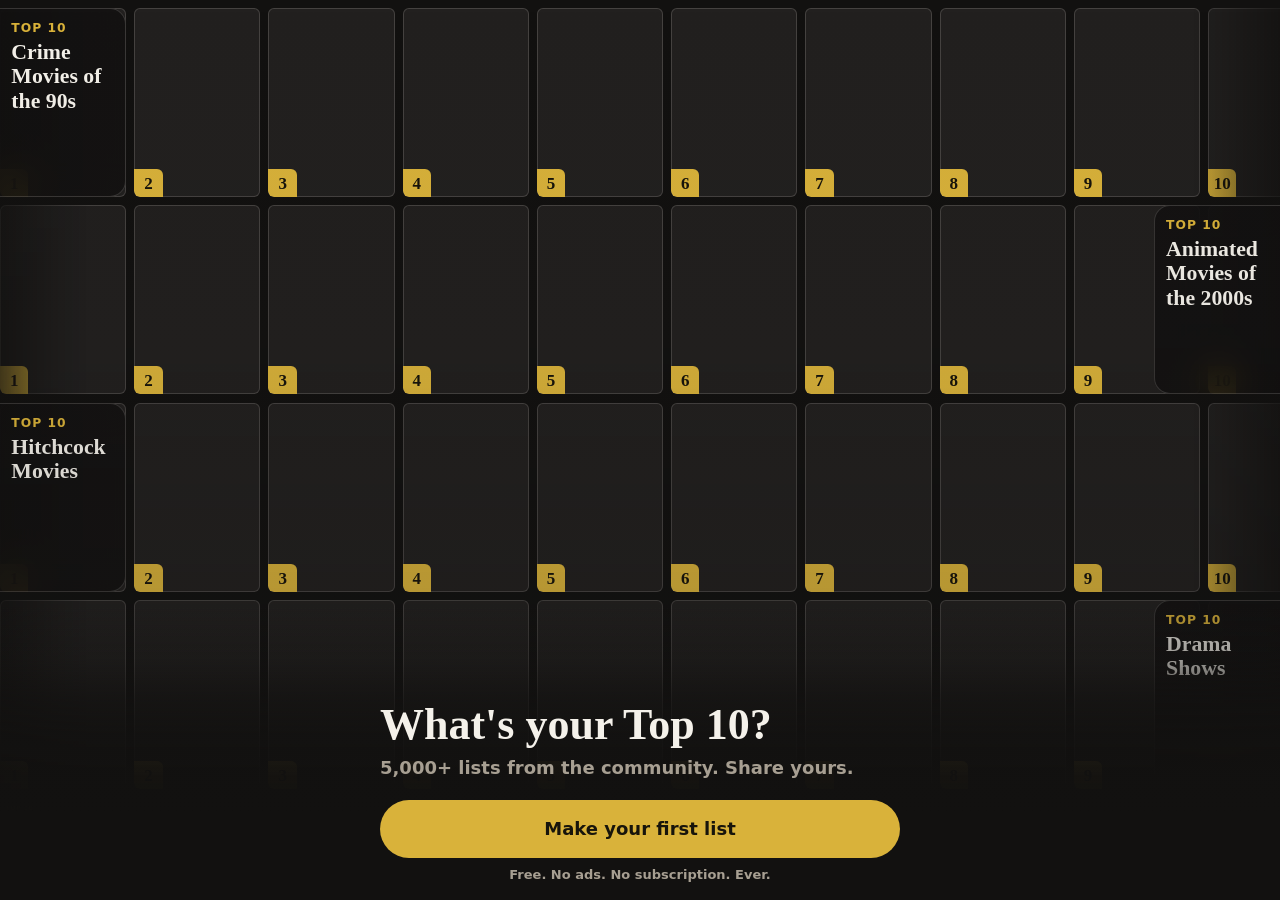
==== docs/prototype/index.html @ 44a3c200 "Start from a film: the rooms it is in, minus the ones that are coincidences Mischa: "...or starting " ====
<!doctype html>
<html lang="en">
<head>
<meta charset="utf-8">
<meta name="viewport" content="width=device-width, initial-scale=1, viewport-fit=cover">
<meta name="apple-mobile-web-app-capable" content="yes">
<meta name="mobile-web-app-capable" content="yes">
<meta name="apple-mobile-web-app-status-bar-style" content="default">
<meta name="apple-mobile-web-app-title" content="Top Ten">
<meta name="theme-color" content="#FAF8F4" media="(prefers-color-scheme: light)">
<meta name="theme-color" content="#121110" media="(prefers-color-scheme: dark)">
<meta name="description" content="Top Ten — flow prototype.">
<link rel="icon" href="data:image/svg+xml,%3Csvg xmlns='http://www.w3.org/2000/svg' viewBox='0 0 100 100'%3E%3Crect width='100' height='100' rx='22' fill='%23121110'/%3E%3Ctext x='50' y='72' font-family='Georgia,serif' font-size='62' font-weight='700' fill='%23C9A227' text-anchor='middle'%3E10%3C/text%3E%3C/svg%3E">
<title>Top Ten</title>
<link rel="stylesheet" href="tokens.css">
<style>
/* ───────────────────────────────────────────────────────────────────────────
   Laurel — specs/design.md, with the layout and motion discipline inherited
   from Stack's design system (see specs/design.md amendments).
   Two rules this file follows without exception:
     · one left edge — every block starts at --margin, rails bleed right only
     · one spacing scale — sections are --s8 apart, always
   ─────────────────────────────────────────────────────────────────────────── */
* { box-sizing: border-box; -webkit-tap-highlight-color: transparent; }
html { -webkit-text-size-adjust: 100%; }
body {
  margin: 0; background: var(--bg-base); color: var(--text-primary);
  font: 15px/1.35 var(--sans); -webkit-font-smoothing: antialiased;
  overscroll-behavior-y: none;
}
button { font: inherit; color: inherit; background: none; border: 0; padding: 0; cursor: pointer; }
input { font: inherit; }
ol, ul { list-style: none; margin: 0; padding: 0; }

.wrap {
  max-width: 560px; margin-inline: auto;
  padding: calc(env(safe-area-inset-top) + var(--s4)) var(--margin)
           calc(var(--dock-h, 168px) + var(--s8)) var(--margin);
}

.display-lg { font-family: var(--serif); font-weight: 600; font-size: 1.875rem; line-height: 1.16; letter-spacing: -0.015em; margin: 0; }
.section-h { font-size: 0.75rem; font-weight: 700; letter-spacing: 0.04em; text-transform: uppercase; color: var(--text-secondary); margin: 0; }
.prompt { color: var(--text-secondary); margin: var(--s2) 0 0; }

/* ── Sections: one rule for the gap between every major block ───────────── */
section { margin-top: var(--s8); }
/* The first row sits closer to the bar than rows sit to each other: above it
   is a control surface the eye skips, between them is content the eye reads.
   Measured, not guessed — at the old spacing the browse screen spent 334 of
   659px on chrome and the first rail (229px) could not fit above the dock. */
.stickybar + section { margin-top: var(--s4); }
.section-head { display: flex; align-items: center; justify-content: space-between; gap: var(--s3); margin-bottom: var(--s3); min-height: 24px; }
.section-head .more { color: var(--accent); font-size: 0.8125rem; font-weight: 600; white-space: nowrap; padding: var(--s2) 0 var(--s2) var(--s2); }

.topbar { display: flex; align-items: baseline; justify-content: space-between; gap: var(--s3); }
/* "Start over" moved off the title's line: a criteria name needs the full
   column width to stay on one line, and a 44pt control beside it was taking a
   quarter of that column to say something secondary. */
.subrow { display: flex; align-items: baseline; justify-content: space-between; gap: var(--s3); }
.subrow .prompt { flex: 1; min-width: 0; }
.fitline { display: block; overflow: hidden; }
/* nowrap because the list name beside it is now a full criteria sentence
   ("Top 10 Animated Movies of the 2000s") and wraps to two lines — which was
   folding "Start over" into "Start / over" beside it. */
.topbar .link { color: var(--accent); font-size: 0.8125rem; font-weight: 600; min-height: 44px; min-width: 44px; justify-content: flex-end; display: inline-flex; align-items: center; padding-left: var(--s3); white-space: nowrap; flex: 0 0 auto; }

/* ── Search ─────────────────────────────────────────────────────────────── */
.search { display: flex; align-items: center; gap: var(--s2); background: var(--bg-recessed); border: 1px solid var(--border-subtle); border-radius: var(--r-card); padding: 0 var(--s3); margin-top: var(--s6); }
.search svg { flex: 0 0 18px; color: var(--text-disabled); }
.search input { flex: 1; min-width: 0; background: none; border: 0; outline: none; padding: 13px 0; font-size: 16px; color: var(--text-primary); }
.search input::placeholder { color: var(--text-disabled); }
.search .clear { flex: 0 0 44px; height: 44px; display: grid; place-items: center; color: var(--text-disabled); font-size: 1.125rem; }

/* ── Filter chips ───────────────────────────────────────────────────────── */
.chips { display: flex; gap: var(--s2); overflow-x: auto; margin: var(--s3) calc(var(--margin) * -1) 0; padding: 0 var(--margin) var(--s1); scrollbar-width: none; }
.chips::-webkit-scrollbar { display: none; }
/* Hit area, not visual size.

   AGENTS.md sets a 44x44pt floor and it had never been measured: a sweep of
   every interactive element on every screen found 62 controls under it. A
   control is allowed to LOOK 32px tall - a row of 44px-tall filter chips
   would eat the header space the browse screen just fought to reclaim - but
   it has to be 44x44 to the thumb. This pseudo-element expands the target
   without touching layout, which is what Apple's own small controls do.

   It expands in one axis at a time by choice. Expanding both on controls
   that sit in a wrapping flow makes neighbouring rows overlap, and a target
   that silently steals its neighbour's taps is worse than one that is small
   - which is exactly why the ten-sheet's stacked up/down arrows are NOT
   fixed this way: an overlap there moves the item the wrong direction. */
.tap-y { position: relative; }
.tap-y::after { content: ''; position: absolute; left: 0; right: 0; top: 50%;
  transform: translateY(-50%); height: 44px; }
.tap-xy { position: relative; }
.tap-xy::after { content: ''; position: absolute; top: 50%; left: 50%;
  transform: translate(-50%, -50%); height: 44px; width: max(100%, 44px); }

.chip { position: relative; flex: 0 0 auto; display: inline-flex; align-items: center; gap: 6px; min-height: 44px; padding: 0 var(--s3); border-radius: 999px; border: 1px solid var(--border-subtle); color: var(--text-secondary); font-size: 0.8125rem; font-weight: 600; background: var(--bg-surface); }
.chip[aria-pressed="true"], .chip.on { background: var(--accent-muted); border-color: var(--accent); color: var(--accent-ink); }
.chip .x { font-size: 1rem; line-height: 1; opacity: .7; }
/* No pseudo-element hit area here, deliberately: `.chips` is
   `overflow-x: auto`, and overflow in one axis clips the other, so an area
   reaching above a 36px chip was cut off by its own row. The chips are 44px
   for real, which costs 8px of header and is worth it. */

/* ── The title page ─────────────────────────────────────────────────────────
   Artwork large enough to be the reason you are here, facts beside it, and
   every fact a door. No ratings, no reviews (Mischa, 2026-08-16) — this
   product has one opinion per person and it is a list. */
.title-h1 { font-size: clamp(1.375rem, 6vw, 1.75rem); line-height: 1.15; }
.title-hero { display: grid; grid-template-columns: minmax(120px, 38%) 1fr; gap: var(--s4);
  align-items: start; margin-top: var(--s4); }
.title-art { position: relative; border-radius: var(--r-art); overflow: hidden;
  background: var(--bg-recessed); aspect-ratio: 2 / 3; }
.title-art img { width: 100%; height: 100%; object-fit: cover; display: block; }
.title-facts { min-width: 0; }
.title-facts .year { color: var(--text-secondary); font-size: 0.9375rem; font-weight: 600; }
/* A wrapping flex row so each link can be a real 44px target.

   These are links in prose, and prose is where the 44px floor is hardest:
   expanding a 25px inline link's hit area upward makes it steal taps from
   the line above, which is worse than a small target because the wrong
   thing happens silently. Laying the row out as flex items 44px tall puts
   the LINES 44px apart as well, so the targets grow and cannot collide. */
.title-facts .fact { margin-top: var(--s3); font-size: 0.875rem; line-height: 1.5;
  display: flex; flex-wrap: wrap; align-items: center; }
.title-facts .fact > .k { flex: 0 0 100%; }
.title-facts.wide { margin-top: var(--s6); }
.title-facts.wide .fact > .k { flex: 0 0 auto; align-self: center; margin: 0 var(--s3) 0 0; min-width: 76px; }
.title-facts .k { display: block; font-size: 0.6875rem; font-weight: 700; letter-spacing: .04em;
  text-transform: uppercase; color: var(--text-secondary); margin-bottom: 2px; }
/* A fact that narrows is a link, and looks like one. Underlined rather than
   chipped: four chips in a column is a menu, and this is prose. */
.title-facts .linkish { color: var(--accent); font-weight: 600; text-align: left;
  text-decoration: underline; text-underline-offset: 3px; text-decoration-thickness: 1px;
  /* `display: block` with padding, NOT inline-flex. A flex container puts
     its text in one anonymous item that never breaks, so "Quentin
     Tarantino" stayed 242px wide in a 203px column and ran off the page at
     large text sizes. A block wraps its text the way text is supposed to,
     and the padding carries it to 44px without any of that. */
  min-height: 44px; min-width: 44px; max-width: 100%; display: block;
  padding: 10px 0; }

/* The row spaces its own names; see factLinks for why the dots went. */
.title-facts .fact { column-gap: var(--s3); }
.title-facts .watch { display: flex; flex-wrap: wrap; gap: 6px; margin-top: 2px; }
.title-facts .sv { font-size: 0.75rem; font-weight: 600; padding: 4px 8px; border-radius: 999px;
  background: var(--accent-muted); color: var(--accent-ink); }
.title-facts .watch.none { color: var(--text-secondary); font-size: 0.8125rem; }
.title-cta { margin-top: var(--s6); }
.title-cta .btn { width: 100%; }

/* ── The sticky query bar ───────────────────────────────────────────────────
   Search and the refinements stay reachable while you browse (Mischa,
   2026-08-15) — with a dozen browse rows below it, a search field that
   scrolls away is a search field you have to scroll back up to find. The Now
   Now showing bar is IN it, and the first version's reasoning for keeping it
   out — "a readout should not compete with the thing it describes" — was
   wrong in a way only using the app could show. Mischa tapped `With Guy
   Pearce`, scrolled down, and reported that the other rows were unfiltered.
   They were filtered. But the chip saying so had scrolled off the top
   (measured at y=-958), the row headings still read `Popular dramas`, and
   nothing on screen disagreed with "this only affected one row".

   A filter you cannot see is a filter you cannot trust or undo. So the
   clauses travel with the controls that set them, which is what makes them
   controls rather than a readout. */
.stickybar { position: sticky; top: 0; z-index: 30;
  margin: var(--s4) calc(var(--margin) * -1) 0; padding: var(--s3) var(--margin) var(--s2);
  background: var(--bg-base); border-bottom: 1px solid var(--border-subtle); }
.stickybar .search { margin-top: 0; }

/* A line of confirmation that does not take the screen. Above the dock,
   because the dock is where the thumb already is. */
.toast { position: fixed; left: var(--margin); right: var(--margin);
  bottom: calc(var(--dock-h, 168px) + var(--s4)); z-index: 70;
  max-width: 520px; margin-inline: auto; padding: var(--s3) var(--s4);
  border-radius: var(--r-card); background: var(--text-primary); color: var(--bg-base);
  font-size: 0.875rem; line-height: 1.35; word-break: break-all;
  opacity: 0; transform: translateY(8px); transition: opacity .2s ease, transform .2s ease; }
.toast.on { opacity: 1; transform: none; }
@media (prefers-reduced-motion: reduce) { .toast { transition: none; } }

/* ── The services coach mark ────────────────────────────────────────────── */
/* Stack's pattern: dim the screen, float the callout over everything, and hold
   the screen until OK. It points up at the Services chip, and the chip itself
   is lifted above the scrim so the thing being pointed at is the one thing
   still lit. It says what the filter GETS you rather than what it is called —
   "Services" names a control, not a promise. */
.coach { position: fixed; inset: 0; z-index: 60; opacity: 0; transition: opacity .22s ease; }
.coach.on { opacity: 1; }
.coachscrim { position: absolute; inset: 0; background: rgba(0,0,0,.55); }
.chip.spotlit { position: relative; z-index: 61; box-shadow: 0 0 0 3px var(--accent-bright); }
.coachbox { position: absolute; left: var(--margin); right: var(--margin);
  max-width: 520px; margin-inline: auto; padding: var(--s4);
  border-radius: var(--r-card); background: var(--bg-surface);
  border: 1px solid var(--accent); box-shadow: 0 18px 48px rgba(0,0,0,.34);
  transform: translateY(-6px); transition: transform .22s ease; }
.coach.on .coachbox { transform: none; }
.coachbox p { margin: 0 0 var(--s4); font-size: 0.9375rem; line-height: 1.4; color: var(--text-primary); }
.coachbox .btn { width: 100%; min-height: 48px; }
.coachbox .arrow { position: absolute; top: -7px; width: 12px; height: 12px; margin-left: -6px;
  background: var(--bg-surface); border-left: 1px solid var(--accent); border-top: 1px solid var(--accent);
  transform: rotate(45deg); }
@media (prefers-reduced-motion: reduce) { .coach, .coach .coachbox { transition: none; } }

/* ── Rails and cards ────────────────────────────────────────────────────── */
/* scroll-padding is load-bearing, not a nicety: scroll-snap aligns a card to
   the SCROLLPORT edge, which ignores the rail's own left padding, so the rail
   silently scrolled itself 20px on load and the first card sat half off the
   screen — the ragged left edge reported 2026-08-14. */
.rail { display: flex; gap: var(--s3); overflow-x: auto; scroll-snap-type: x proximity; scroll-padding-left: var(--margin); margin: 0 calc(var(--margin) * -1); padding: 0 var(--margin) var(--s2); scrollbar-width: none; }
.rail::-webkit-scrollbar { display: none; }

.card { position: relative; flex: 0 0 120px; scroll-snap-align: start; text-align: left; }
.card .art { position: relative; width: 120px; height: 180px; border-radius: var(--r-art); overflow: hidden; background: var(--bg-recessed); display: block; }
.card .art img { width: 100%; height: 100%; object-fit: cover; display: block; transition: transform var(--m-press) ease-out; }
.card:active .art img { transform: scale(0.97); }
.card .ring { position: absolute; inset: 0; pointer-events: none; }
.card .ring rect { fill: none; stroke-width: 3; }
.card .t { font-weight: 600; font-size: 0.8125rem; line-height: 1.25; margin-top: var(--s2);
  display: -webkit-box; -webkit-line-clamp: 2; -webkit-box-orient: vertical; overflow: hidden; min-height: 2.5em; }
/* A reason you can act on. "Also Nolan" now narrows to Nolan rather than
   just explaining itself (Mischa, round 2). */
.card .why { margin-top: 4px; }
.card .why .static { display: inline-block; font-size: 0.6875rem; line-height: 1.2; color: var(--text-secondary); border: 1px solid var(--border-subtle); border-radius: 999px; padding: 5px 8px; max-width: 100%; overflow: hidden; text-overflow: ellipsis; white-space: nowrap; }
.card .why button { font-size: 0.6875rem; line-height: 1.2; color: var(--accent); border: 1px solid var(--accent-muted); background: var(--accent-muted); border-radius: 999px; padding: 4px 8px; min-height: 28px; max-width: 100%; overflow: hidden; text-overflow: ellipsis; white-space: nowrap; }
/* Two named controls per card. A bare chevron was a guess the user had to
   make (Mischa, round 2: "I didn't know how to add something to the 10 list
   vs what the chevron would do"), so both actions say what they do. */
/* Stacked, not side by side. Two labelled pills do not fit across a 120pt
   card, and a row that only just fits at the default text size is a row that
   breaks at the accessibility sizes this app has to pass. */
/* The corner control. It is the whole add affordance: a `+` needs no label,
   it sits where the eye already is, and it leaves a row of posters a row of
   posters rather than a row of buttons. 44px of touch target around a 28px
   glyph — the tap area is bigger than the thing you can see, which is the
   only way a corner control is fair on a phone. */
.card .pin { position: absolute; right: 0; top: 0; width: 44px; height: 44px;
  display: grid; place-items: center; background: none; border: 0; z-index: 2; }
.card .pin .glyph { width: 28px; height: 28px; border-radius: 999px;
  display: grid; place-items: center; font-size: 15px; font-weight: 800; line-height: 1;
  background: rgba(10,9,6,.62); color: #fff; backdrop-filter: blur(8px);
  border: 1px solid rgba(255,255,255,.28);
  transition: background var(--m-settle) var(--ease-out), color var(--m-settle) var(--ease-out),
              transform var(--m-settle) var(--ease-out), border-color var(--m-settle) var(--ease-out); }
.card[data-in="1"] .pin .glyph { background: var(--accent-bright); color: #17140B;
  border-color: transparent; transform: scale(1.08); }
.card .pin:active .glyph { transform: scale(.9); }
@media (prefers-reduced-motion: reduce) { .card .pin .glyph { transition: none; } }

/* The shimmer. One pass of light across the poster at the moment it joins the
   Ten — the reward for the tap, and the reason the checkmark does not have to
   shout. It runs once and only on the way in; undoing should not be
   celebrated. */
.card .sheen { position: absolute; inset: 0; pointer-events: none; opacity: 0;
  background: linear-gradient(105deg, transparent 38%, rgba(255,255,255,.62) 50%, transparent 62%);
  transform: translateX(-120%); }
.card .sheen.run { animation: sheen var(--m-ring, 420ms) var(--ease-out) 1; }
@keyframes sheen {
  0%   { opacity: 0;   transform: translateX(-120%); }
  22%  { opacity: 1; }
  100% { opacity: 0;   transform: translateX(120%); }
}
@media (prefers-reduced-motion: reduce) { .card .sheen { animation: none !important; } }

.card .acts { display: flex; flex-direction: column; gap: 6px; margin-top: var(--s2); }
/* The one control a browse card ever shows, and only once it has been picked.
   It opens rather than appears — the card is answering, and an answer that
   pops into place reads as a repaint. */
.card .acts.one { opacity: 0; transform: translateY(-4px); transition: opacity .18s ease, transform .18s var(--ease-out); }
.card .acts.one.revealed { opacity: 1; transform: none; }
@media (prefers-reduced-motion: reduce) { .card .acts.one { transition: none; } }
.card .acts button { width: 100%; min-height: 34px; border-radius: 999px; font-size: 0.75rem; font-weight: 700; display: inline-flex; align-items: center; justify-content: center; gap: 4px; padding: 0 8px; }
.card .acts .do-similar { border: 1px solid var(--border-subtle); color: var(--text-secondary); }

/* ── Search results / list rows ─────────────────────────────────────────── */
.row { display: flex; align-items: center; gap: var(--s3); width: 100%; text-align: left; padding: var(--s2) 0; border-bottom: 1px solid var(--border-subtle); min-height: 76px; }
.row .thumb { position: relative; flex: 0 0 40px; width: 40px; height: 60px; border-radius: 4px; overflow: hidden; background: var(--bg-recessed); }
.row .thumb img { width: 100%; height: 100%; object-fit: cover; display: block; }
.row .meta { flex: 1; min-width: 0; }
.row .meta .t { display: block; font-weight: 600; font-size: 1rem; line-height: 1.25; }
.row .meta .s { display: block; color: var(--text-secondary); font-size: 0.8125rem; margin-top: 3px; }
.row .add { flex: 0 0 44px; height: 44px; border-radius: 999px; display: grid; place-items: center; border: 1px solid var(--border-subtle); color: var(--accent); font-size: 1.25rem; }
.row[data-in="1"] .add { background: var(--accent-muted); border-color: var(--accent); }

.empty { color: var(--text-secondary); padding: var(--s4) 0; }

/* ── "Now showing" — one line that always answers what am I looking at ────
   Every clause of the current query is a chip you can drop, and the count is
   the proof it did something. */
.showing { margin-top: var(--s2); }
.showing .summary { display: flex; align-items: center; gap: var(--s3); }
.showing .summary .count { min-width: 0; flex: 1 1 auto; overflow: hidden; text-overflow: ellipsis; white-space: nowrap; }
/* One line that scrolls sideways rather than a block that grows downward:
   narrowing three times must not push the shelf off the screen. */
.showing .clauses { flex-wrap: nowrap; overflow-x: auto; scrollbar-width: none; padding-bottom: 2px; }
.showing .clauses::-webkit-scrollbar { display: none; }
.showing .clause, .showing .count { flex: 0 0 auto; }
/* A tap on a badge changes something 200px above the thumb. This is the line
   that connects the two. */
.showing.flash { animation: flashbar 900ms var(--ease-out) 1; }
@keyframes flashbar {
  0%, 100% { background: transparent; }
  18%      { background: var(--accent-muted); }
}
@media (prefers-reduced-motion: reduce) { .showing.flash { animation: none; } }
.showing .lead { font-size: 0.75rem; font-weight: 700; letter-spacing: .04em; text-transform: uppercase; color: var(--text-secondary); }
.showing .clauses { display: flex; flex-wrap: wrap; gap: 6px; align-items: center; margin-top: 6px; }
.showing .clause { display: inline-flex; align-items: center; gap: 6px; min-height: 32px; padding: 0 10px; border-radius: 999px; background: var(--accent-muted); color: var(--accent); font-size: 0.8125rem; font-weight: 600; border: 1px solid var(--accent); }
.showing .clause .x { opacity: .75; font-size: 0.9375rem; }
.showing .count { color: var(--text-secondary); font-size: 0.8125rem; }
.deadend { margin-top: var(--s3); color: var(--text-secondary); font-size: 0.875rem; }
.deadend p { margin: 0 0 var(--s2); }
.escapes { display: flex; flex-wrap: wrap; gap: 6px; }
.escape { min-height: 40px; padding: 0 var(--s3); border-radius: 999px; border: 1px solid var(--accent); color: var(--accent); font-weight: 600; font-size: 0.8125rem; }
.showing .mapbtn { position: relative; margin-left: auto; color: var(--accent); font-weight: 700; font-size: 0.8125rem; min-height: 32px; display: inline-flex; align-items: center; gap: 4px; }
.showing .mapbtn + .mapbtn { margin-left: 0; }
.showing .mapbtn::after { content: ''; position: absolute; top: 50%; left: 50%;
  transform: translate(-50%, -50%); height: 44px; width: max(100%, 44px); }

/* The branch trail — where following one film led. Each step is walkable,
   because a path you can only read is a path you are stuck at the end of. */
.trail { display: flex; flex-wrap: wrap; align-items: center; gap: 6px; margin-top: var(--s3); color: var(--text-disabled); font-size: 0.8125rem; }
.trail > span:first-child { text-transform: uppercase; letter-spacing: .04em; font-weight: 700; font-size: 0.6875rem; }
.trail button { color: var(--accent); font-weight: 600; min-height: 32px; }
.trail button:last-of-type { color: var(--text-secondary); }

/* ── The dock: ten slots, always visible ────────────────────────────────── */
.dock { position: fixed; left: 0; right: 0; bottom: 0; z-index: 30;
  background: color-mix(in srgb, var(--bg-surface) 84%, transparent);
  -webkit-backdrop-filter: saturate(180%) blur(20px); backdrop-filter: saturate(180%) blur(20px);
  border-top: 1px solid var(--border-subtle);
  padding: var(--s2) 0 calc(env(safe-area-inset-bottom) + var(--s2)); }
@media (prefers-reduced-transparency: reduce) { .dock { background: var(--bg-surface); backdrop-filter: none; -webkit-backdrop-filter: none; } }
.dock-in { max-width: 560px; margin-inline: auto; }
.dock-top { display: flex; flex-wrap: wrap; align-items: center; justify-content: space-between; gap: var(--s3); padding: 0 var(--margin); }
.dock-top > div { min-width: 0; }
.dock-top .hint { overflow-wrap: anywhere; }
.dock-top .n { font-family: var(--serif); font-weight: 700; font-size: 1.0625rem; }
.dock-top .hint { color: var(--text-secondary); font-size: 0.8125rem; margin-top: 1px; }
.dock-top .n.over { color: var(--error); }
.slots { display: flex; gap: 6px; justify-content: flex-start; overflow-x: auto; padding: var(--s2) var(--margin) 0; scrollbar-width: none; }
.slots::-webkit-scrollbar { display: none; }
/* `touch-action: none` only AFTER the hold has been recognised. Set on the
   row from the start it would kill every ordinary scroll and swipe that
   begins on the dock; set at the moment a slot is picked up, it stops the
   browser panning the row out from under a drag already in progress. */
.slots.dragmode { touch-action: none; }
.slots.dragmode .slotmini { transition: transform var(--m-settle) var(--ease-out); }
.slotmini.dragging { z-index: 2; transition: none;
  box-shadow: 0 2px 4px rgba(0,0,0,.25), 0 10px 22px -6px rgba(0,0,0,.45);
  outline: 2px solid var(--accent); outline-offset: 0; }
@media (prefers-reduced-motion: reduce) { .slots.dragmode .slotmini { transition: none; } }
/* An <img> is natively draggable, and the browser's own image drag CANCELS
   the pointer stream the moment it starts - the hold was recognised, the
   first move fired `pointercancel`, and the reorder was over before it
   began. Nothing here is a native drag, so turn it off at the source rather
   than calling preventDefault on pointerdown, which would also swallow the
   tap that opens the vertical list. */
.slotmini, .slotmini img { -webkit-user-drag: none; user-select: none; -webkit-user-select: none; }
.slotmini { position: relative; flex: 0 0 var(--mini-w); width: var(--mini-w); height: calc(var(--mini-w) * 1.5); border-radius: 4px; background: var(--bg-recessed); border: 1px solid var(--border-subtle); overflow: hidden; display: grid; place-items: center; }
.slotmini img { width: 100%; height: 100%; object-fit: cover; }
.slotmini .gh { font-family: var(--serif); font-weight: 700; color: var(--text-disabled); font-size: 0.875rem; }
.slotmini.one { box-shadow: inset 0 0 0 2px var(--accent-bright); }
.slotmini.landing { animation: land var(--m-settle) var(--ease-out); }
@keyframes land { 0% { transform: scale(.82); } 60% { transform: scale(1.04); } 100% { transform: none; } }

/* A button label wraps rather than being cut off.

   `white-space: nowrap` plus a label that grows with Dynamic Type cannot
   both hold - the same shape of bug as the splash headline. At a 28px root
   "Make your first list" overflowed its button by 7px, and by 31px at 32px.
   It did not show up here because this machine's font is narrower than the
   CI runner's; the suite now measures in several fonts for that reason.

   A two-line button at an accessibility text size is correct. A label with
   its end sliced off is not. */
.btn { background: var(--accent); color: #fff; border-radius: 999px; padding: var(--s2) var(--s4); min-height: 48px; display: inline-flex; align-items: center; justify-content: center; text-align: center; font-weight: 600; font-size: 0.9375rem; }
@media (prefers-color-scheme: dark) { .btn { color: #17140B; } }
.btn[disabled] { background: var(--bg-recessed); color: var(--text-disabled); }
.btn.ghost { background: none; color: var(--accent); border: 1px solid var(--border-subtle); }

/* ── Sheets ─────────────────────────────────────────────────────────────── */
.scrim { position: fixed; inset: 0; z-index: 40; background: rgba(10,9,8,.42); opacity: 0; transition: opacity var(--m-settle) ease; }
.scrim.on { opacity: 1; }
.sheet { position: fixed; left: 0; right: 0; bottom: 0; z-index: 41; background: var(--bg-surface);
  border-radius: var(--r-sheet) var(--r-sheet) 0 0; max-height: 86vh; display: flex; flex-direction: column;
  transform: translateY(100%); transition: transform var(--m-settle) var(--ease-out); }
.sheet.on { transform: none; }
.sheet-in { overflow-y: auto; padding: var(--s4) var(--margin) calc(env(safe-area-inset-bottom) + var(--s4)); max-width: 560px; margin-inline: auto; width: 100%; }
.sheet-head { display: flex; align-items: center; justify-content: space-between; gap: var(--s3); margin-bottom: var(--s4); }
.sheet-head h2 { font-family: var(--serif); font-weight: 600; font-size: 1.25rem; margin: 0; }
.sheet-head .done { color: var(--accent); font-weight: 600; min-height: 44px; min-width: 44px; justify-content: flex-end; display: inline-flex; align-items: center; }

/* Reorderable Ten */
.tenrow { display: flex; align-items: center; gap: var(--s3); min-height: 88px; padding: var(--s2) 0; border-bottom: 1px solid var(--border-subtle); }
.tenrow .num { font-family: var(--serif); font-weight: 700; font-size: 1.375rem; min-width: 1.4em; text-align: right; color: var(--text-primary); }
.tenrow.one .num { color: var(--accent); font-size: 1.75rem; }
.tenrow .thumb { flex: 0 0 48px; width: 48px; height: 72px; border-radius: 4px; overflow: hidden; background: var(--bg-recessed); }
.tenrow .thumb img { width: 100%; height: 100%; object-fit: cover; display: block; }
.tenrow .meta { flex: 1; min-width: 0; }
.tenrow .meta .t { display: block; font-weight: 600; line-height: 1.25; }
.tenrow .meta .s { display: block; color: var(--text-secondary); font-size: 0.8125rem; margin-top: 2px; }
.tenrow .mv { display: flex; flex-direction: column; }
.tenrow .mv button { width: 44px; height: 44px; display: grid; place-items: center; color: var(--accent); }
.tenrow .mv button[disabled] { color: var(--text-disabled); }
.tenrow .rm { width: 44px; height: 44px; display: grid; place-items: center; color: var(--text-disabled); font-size: 1.25rem; }

/* Flying poster for the add hand-off */
.flier { position: fixed; z-index: 60; border-radius: var(--r-art); overflow: hidden; pointer-events: none; box-shadow: 0 12px 30px rgba(0,0,0,.28); }
.flier img { width: 100%; height: 100%; object-fit: cover; display: block; }

/* ── Reveal ─────────────────────────────────────────────────────────────── */
.vault { position: fixed; inset: 0; z-index: 50; background: var(--vault-bg); color: var(--vault-text); display: grid; place-items: center; padding: var(--s6); opacity: 0; transition: opacity 420ms ease; }
.vault.in { opacity: 1; }
.vault .stage { text-align: center; max-width: 340px; width: 100%; }
.badge-wrap { width: min(72vw, 260px); margin: 0 auto; aspect-ratio: 1; }
.badge-wrap svg { width: 100%; height: 100%; display: block; }
.layer { opacity: 0; transform-box: fill-box; transform-origin: center; transition: opacity 460ms ease, transform 460ms var(--ease-out); }
.layer.on { opacity: 1; transform: none; }
#l-plate:not(.on) { transform: scale(0.86); }
#l-motif:not(.on) { transform: scale(0.7); }
#l-metal:not(.on) { transform: scale(1.04); }
.revealed-name { font-family: var(--serif); font-weight: 600; font-size: 1.25rem; margin: var(--s6) 0 0; min-height: 1.6em;
  opacity: 0; transition: opacity 400ms var(--ease-out); }
.revealed-name.on { opacity: 1; }
/* The badge carries its own inscription on every surface. Only inside the
   vault do the letters wait to be struck. */
.ich { opacity: 1; }
.vault .ich { opacity: 0; }
.vault .ich.on { opacity: 1; transition: opacity 90ms linear; }
.vault .skip { position: absolute; top: calc(env(safe-area-inset-top) + 14px); right: 18px; color: #A79F92; font-size: 0.875rem; min-height: 44px; padding: 0 var(--s2); opacity: 0; transition: opacity 300ms ease; }
.vault .skip.on { opacity: 1; }
.vault .after { opacity: 0; transition: opacity 400ms ease; margin-top: var(--s6); display: flex; gap: var(--s2); justify-content: center; }
.vault .after.on { opacity: 1; }
.vault .after .btn.ghost { color: var(--accent-bright); border-color: #33302B; }

@media (prefers-reduced-motion: reduce) {
  .layer, .vault .ich, .revealed-name, .vault, .vault .after, .vault .skip, .sheet, .scrim, .slotmini { transition-duration: 1ms !important; animation: none !important; }
  #l-plate, #l-motif, #l-metal { transform: none; }
}

/* ── Finished ───────────────────────────────────────────────────────────── */
.badge-inline { width: 128px; margin: 0 auto var(--s2); }
.badge-inline svg { width: 100%; display: block; }
/* The last row on the finished screen was an inline `display:flex` with no
   wrap, so at 24px root text its two buttons ran 57px past the screen and
   the page scrolled sideways - 176px of it at 32px. Two buttons that do not
   fit side by side should stack, which is what a phone does everywhere
   else. */
.endbar { display: flex; flex-wrap: wrap; gap: var(--s2); }

/* ── The Badge Case (PRD Req 11) ──────────────────────────────────────────
   A shelf, not a list. Req 11 makes the badges the profile's hero, so they
   are what the grid is made of and the list name hangs underneath; a row
   layout with a thumbnail would have made them captions on something else.

   `auto-fill` with a 132px floor rather than a fixed column count: two
   badges across on every phone, three on a Pro Max in landscape and four on
   a tablet, without a breakpoint deciding it. The floor is the width at
   which a two-line list name stops wrapping to four. */
.case { display: grid; grid-template-columns: repeat(auto-fill, minmax(132px, 1fr));
  gap: var(--s4) var(--s3); }
.case-item { display: grid; gap: var(--s2); justify-items: center; text-align: center;
  background: none; border: 0; padding: var(--s2) 0; min-width: 0; cursor: pointer;
  transition: transform var(--m-press) var(--ease-out); }
.case-item:active { transform: scale(0.96); }
.case-item:focus-visible { outline: 2px solid var(--accent); outline-offset: 4px; border-radius: var(--r-card); }
@media (prefers-reduced-motion: reduce) { .case-item { transition: none; } }
/* The badge is the item. 112px is the smallest size at which the plate's
   inscription ring is still legible as type rather than as texture — below
   it the badge reads as a coin, which is the one thing it must not. */
.case-badge { width: 112px; max-width: 100%; }
.case-badge svg { width: 100%; height: auto; display: block; }
.case-name { font-family: var(--serif); font-weight: 600; font-size: 0.9375rem;
  line-height: 1.2; color: var(--text-primary); overflow-wrap: break-word; min-width: 0; }
.case-empty { text-align: center; }
.case-empty .btn { margin-top: var(--s3); }
.endbar .btn { flex: 1 1 14rem; }
.finished-head { text-align: center; }
.finished-head .insc { font-family: var(--serif); font-weight: 600; font-size: 1.0625rem; margin-top: var(--s2); }
.sug-topic { display: block; width: 100%; text-align: left; background: var(--bg-surface); border: 1px solid var(--border-subtle); border-radius: var(--r-card); padding: var(--s3) var(--s4); margin-bottom: var(--s2); }
.sug-topic .t { font-family: var(--serif); font-weight: 600; font-size: 1.0625rem; }
/* `--text-secondary`, not `--text-disabled`. The disabled token measures
   2.41:1 in Gallery and 3.3:1 in Vault — it fails AA for text in BOTH
   schemes, which is correct for a switched-off control (1.4.3 exempts those)
   and wrong for a label. These read "Very specific", "Broad", "Coming next":
   live text on a live card. Found 2026-11-18 when the contrast sweep stopped
   skipping everything below the fold. */
.sug-topic .lvl { font-size: 0.6875rem; text-transform: uppercase; letter-spacing: 0.04em; font-weight: 700; color: var(--text-secondary); margin-bottom: var(--s1); }
/* The card leads with the LIST NAME (Mischa, 2026-08-15). The name is the
   only display-size type on the card; the topic sits above it as a label and
   the creator below it as a byline, both far smaller — a card is a list first
   and a person second. Nothing on it is free text. */
.other-ten { position: relative; background: var(--bg-surface); border: 1px solid var(--border-subtle); border-radius: var(--r-card); padding: var(--s4); margin-bottom: var(--s3); }
.other-ten .topic { display: block; font-size: 0.6875rem; font-weight: 700; letter-spacing: 0.04em; text-transform: uppercase; color: var(--text-secondary); }
/* ── What to make next ──────────────────────────────────────────────────── */
.whatsnext { display: grid; gap: var(--s3); margin: 0 0 var(--s6); }
.whatsnext .eyebrow { margin: 0; font: 700 0.6875rem/1.2 var(--sans); letter-spacing: .14em;
  text-transform: uppercase; color: var(--accent-ink); }
.pick { display: block; width: 100%; text-align: left; background: var(--bg-surface);
  border: 1px solid var(--border-subtle); border-radius: var(--r-card);
  padding: var(--s4); margin: 0; color: inherit; }
.pick .pickname { font-family: var(--serif); font-weight: 600; font-size: 1.25rem;
  line-height: 1.18; letter-spacing: -0.012em; margin: var(--s1) 0 0; display: block; }
.pick .why { margin: var(--s2) 0 0; font-size: 0.875rem; line-height: 1.35; color: var(--text-secondary); }
.pick .btn { width: 100%; margin-top: var(--s3); }
/* The weekly one is the same object a size down: it is a second suggestion,
   and two cards of equal weight would make the screen a menu rather than a
   recommendation. One tap, so the whole card is the button. */
.pick.thin { display: flex; flex-direction: column; gap: 2px; min-height: 44px;
  padding: var(--s3) var(--s4); cursor: pointer; }
.pick.thin .pickname { font-size: 1rem; margin: 0; }
.pick.thin:active { border-color: var(--accent); }
.risingrow { display: grid; gap: var(--s2); }
/* The row scrolls rather than wrapping: six genres wrapped to three lines and
   pushed the lists it is introducing off the screen. */
.risingrow .chips { display: flex; gap: var(--s2); overflow-x: auto; scrollbar-width: none;
  margin: 0 calc(var(--margin) * -1); padding: 2px var(--margin) var(--s2); }
.risingrow .chips::-webkit-scrollbar { display: none; }
.pickchip { flex: 0 0 auto; }

.other-ten .listname { font-family: var(--serif); font-weight: 600; font-size: 1.375rem; line-height: 1.18; letter-spacing: -0.012em; margin: var(--s1) 0 0; }
.other-ten .claim { margin: var(--s2) 0 0; font-size: 0.875rem; line-height: 1.35; color: var(--text-secondary); }
/* Attribution, under the claim. Two parts on one line: who, then what they
   are - the second half is what stops a bare name reading as somebody you
   were supposed to recognise. It wraps rather than truncating, because at
   accessibility sizes "the ones most people have voted on" is wider than a
   phone and a clipped role answers nothing. */
.other-ten .byline { margin: var(--s1) 0 0; display: flex; flex-wrap: wrap; column-gap: var(--s2);
  font-size: 0.75rem; line-height: 1.4; color: var(--text-secondary); }
.other-ten .byline .src { font-weight: 700; color: var(--text-primary); }
.other-ten .byline .role::before { content: '\00b7'; margin-right: var(--s2); }
.other-ten .strip { display: flex; gap: 4px; margin: var(--s3) 0 0; }
.other-ten .mini { position: relative; width: 40px; height: 60px; border-radius: 4px; overflow: hidden; flex: 0 0 40px; background: var(--bg-recessed); }
.other-ten .mini img { width: 100%; height: 100%; object-fit: cover; display: block; }
.other-ten .mini b { position: absolute; left: 0; bottom: 0; font-family: var(--serif); font-size: 0.625rem; background: rgba(18,17,16,.72); color: #F4F1EA; padding: 0 4px; border-radius: 0 4px 0 4px; }
/* The gate, stated: what the badge is, and the one thing that opens it. It is
   a status, never a second verb competing with the card's action. */
/* One action per card, full width, 48pt tall, saying what it does. It was a
   line of grey text floating in the middle of the card. */
.other-ten .cta { display: flex; width: 100%; min-height: 48px; align-items: center; justify-content: center;
  margin-top: var(--s4); padding: var(--s2) var(--s4); border-radius: 999px;
  border: 1.5px solid var(--accent); background: var(--bg-surface); color: var(--accent);
  font-weight: 600; font-size: 0.9375rem; text-align: center;
  transition: transform var(--m-press) var(--ease-out); }
.other-ten .cta:active { transform: scale(.985); }
/* The gate-crossing action on a person's page: the same 48pt pill, and never
   welded to the sentence above it. */
/* The locked badge: the badge's plate in status.locked, wearing a lock. It
   was a circle over a bar, which at 44pt reads as an avatar — the one thing it
   must not be mistaken for on a screen full of other people. */
.lockedbadge { width: 44px; height: 44px; display: block; }
.lockedbadge .plate { fill: var(--locked); opacity: .22; }
/* The motif showing through the frost: present, not readable. */
.lockedbadge .ghost { fill: var(--locked); stroke: var(--locked); opacity: .3;
  stroke-linejoin: round; stroke-linecap: round; }
.lockedbadge .shackle { stroke: var(--locked); fill: none; stroke-width: 7; stroke-linecap: round; opacity: .75; }
.lockedbadge .body { fill: var(--locked); opacity: .75; }
.lockedbadge.big { width: 128px; height: 128px; margin: 0 auto; }
.tenrow.shared { box-shadow: inset 0 0 0 1px var(--accent-muted); border-radius: var(--r-card); }
.sug-topic .why { font-style: italic; font-size: 0.875rem; color: var(--text-secondary); margin-top: 2px; }

/* ── Duel (optional ranking help) ───────────────────────────────────────── */
.duel { display: grid; grid-template-columns: 1fr 1fr; gap: var(--s3); margin-top: var(--s6); }
.duel button { background: var(--bg-surface); border: 1px solid var(--border-subtle); border-radius: var(--r-sheet); padding: var(--s3); text-align: center; }
.duel img { width: 100%; aspect-ratio: 2/3; object-fit: cover; border-radius: var(--r-art); display: block; }
.duel .t { font-weight: 600; font-size: 0.9375rem; margin-top: var(--s2); line-height: 1.2; }
.progress { display: flex; gap: var(--s1); margin-top: var(--s4); }
.progress i { flex: 1; height: 4px; border-radius: 2px; background: var(--bg-recessed); }
.progress i.on { background: var(--accent); }

/* ── The Cut ────────────────────────────────────────────────────────────── */
.cut-grid { display: grid; grid-template-columns: repeat(3, 1fr); gap: var(--s2); margin-top: var(--s4); }
.cut-cell { position: relative; border-radius: var(--r-art); overflow: hidden; aspect-ratio: 2/3; background: var(--bg-recessed); }
.cut-cell img { width: 100%; height: 100%; object-fit: cover; display: block; transition: opacity var(--m-settle) ease, transform var(--m-settle) ease; }
.cut-cell:not([data-keep="1"]) img { opacity: .34; transform: scale(.97); }
.cut-cell[data-keep="1"]::after { content: ""; position: absolute; inset: 0; border: 3px solid var(--accent-bright); border-radius: var(--r-art); }
.cut-cell .kn { position: absolute; left: 6px; top: 6px; width: 24px; height: 24px; border-radius: 999px; background: var(--accent-bright); color: #17140B; font-size: .75rem; font-weight: 700; display: grid; place-items: center; }
.cut-cell:not([data-keep="1"]) .kn { display: none; }

footer.notes { margin-top: var(--s8); padding-top: var(--s4); border-top: 1px solid var(--border-subtle); color: var(--text-secondary); font-size: 0.8125rem; }
/* `--text-secondary`, not `--text-disabled`. The disabled token is #A8A196,
   which on Gallery's #FAF8F4 measures 2.41:1 — a real AA failure on a real
   line of text, found on 2026-11-18 when the contrast sweep first visited a
   screen short enough for this footer to be above the fold. It is 4.9:1 now
   in light and 7.2:1 in dark. `--text-disabled` is for controls that are
   switched off, which WCAG 1.4.3 exempts; a build stamp is neither. */
footer.notes .build { color: var(--text-secondary); margin-top: var(--s2); }
/* ── Intro ────────────────────────────────────────────────────────────────
   Stack's splash rules, inherited wholesale: show the product rather than
   describe it, bake the artwork in so the first screen never waits on an API,
   answer "what will this cost me" before asking for anything, and no Skip —
   this screen only tells, so a Skip would be a second CTA competing with the
   real one. */
/* The splash is the one screen that is not a 560px column. Every other scene
   is a phone-width page centred in the browser, which is right for a list and
   wrong for a wall: capped at 560 on a wide window, the wall became a column
   of posters with the page's own background either side of it, and the name
   plate at the left edge was cut off against white. A wall that stops has
   nothing behind it. `.wrap.bare` is used by this screen and no other. */
.wrap.bare { padding: 0; max-width: none; }

/* ── The splash: a wall of other people's lists, still moving ─────────────
   Mischa, 2026-11-18, after three directions were built side by side at a
   real phone viewport and compared: "my pick is B, and the wall should
   auto-scroll. Can we have a version that scrolls through custom lists in a
   wall-like format with big posters."

   WHAT THIS REPLACES, and why the hero went. The previous splash was ONE
   list presented as an object: a bordered card with a byline, ten posters in
   a 5x2 grid, a locked badge, and three small tiles under it offering other
   topics. It told the truth about the product and it looked like a form - a
   single framed panel floating on a page, with the posters squeezed to 58px
   to make room for the frame's own chrome and caption. Mischa, same morning:
   "This What's your top 10 page looks bad. Needs an overhaul."

   The wall makes the same argument with the artwork at full size instead of
   a caption about it. Four lists, each named and each ranked, drifting past
   under the question. The posters are about 2.5x the size the hero gave them
   (155px tall against 58px on a 393x659 phone), which is the whole of
   "bigger" that was asked for, and there are four lists on screen at once
   rather than one plus three thumbnails.

   The hero's own parts are gone with it - `.hero-ten`, `.hero-grid`,
   `.hero-cell`, `.hero-badge`, `.intro-strip`, `.mini-ten`, `.mini-grid`,
   and the tap-to-swap interaction. Keeping dead rules for a deleted screen is
   how a stylesheet starts describing a product that no longer exists.

   ALWAYS DARK, in both colour schemes. This is the app's second always-dark
   surface after the reveal's vault, and that is a decision rather than a
   theme bug: at full bleed the content IS photographic, and a Gallery-light
   surround fights four rows of film artwork for the same attention. The
   `--vault-*` tokens are defined once, outside the colour-scheme blocks, so
   the splash reads the same in Gallery and in Vault - and the two ceremonies
   that take the whole screen now share one surface language. */
.intro { --margin: 20px; position: relative; min-height: 100svh;
  display: flex; flex-direction: column; justify-content: flex-end;
  background: var(--vault-bg); color: var(--vault-text); }

/* The wall fills the screen EXACTLY, by division rather than by a clamp.

   A poster height picked in `svh` has to be right for every viewport at once,
   and the marquee this replaces got it wrong: `20svh` overshot its own band
   by 26px and `overflow: hidden` ate the difference, so the posters were
   quietly cropped top and bottom rather than sized to fit, and nothing
   reported it. Four flex rows of `1fr` cannot have that bug - a row's height
   IS the leftover divided by four, whatever the screen, and the poster's
   width follows from its aspect ratio. */
/* `z-index: 0` and `isolation` are load-bearing, not tidiness. The pinned
   plates need a z-index to sit above their own row's posters, and without a
   stacking context here that z-index competed with `.wallcopy`'s - so a plate
   painted over the headline and another over the CTA. Contained, the whole
   wall stays one layer under the veil and the copy, whatever its insides do. */
.wallrows { position: absolute; inset: 0; z-index: 0; isolation: isolate;
  display: flex; flex-direction: column; gap: var(--s2); padding: var(--s2) 0; }
/* Both edges fade rather than cutting. A strip clipped square reads as broken
   - the first frame had a name plate sliced down the middle by the edge of
   the phone - where a strip that fades reads as continuing past the screen,
   which is the truth about it. The ends stop at a quarter rather than at
   nothing: a plate caught half off the edge is still legible at 25%, and a
   fade to transparent hid the first characters of the name on the row whose
   plate starts flush left. */
/* FOUR AND A HALF ROWS, which is Mischa's idea and a better screen than
   either four or five (2026-11-18): "what if we have 4.5 rows in that
   treatment and the last half row is faded out".

   The half row does two things. It takes a share of the column, so the four
   full rows are 136px rather than 155 - which is what buys the third poster
   in each row - and it shows the top edge of a FIFTH list fading into the
   copy, which says the wall carries on past the screen without claiming a
   row it cannot show. Swept at 393x659:

     rows   names legible   posters cycling   poster      name
     4      3               2.5               103x155     12.4px
     4.5    3 + a peek      3.0                91x136     10.9px
     5      4               3.4                81x122      9.8px
     6      4               4.2                67x101      8.0px

   Six is where the name stops being readable - 8px, under the 11px floor
   this screen measured for itself on 2026-11-17 - so the choice was between
   the first three, and 4.5 is the one that meets "at least 3 posters seen
   cycling" without spending the name to get there. */
.wallrow { position: relative; flex: 1 1 0; min-height: 0; overflow: hidden;
  --i: 0; --rows: 5; container-type: size; }
/* The half row IS masked at the row level, plate and all, unlike the others:
   it is a peek rather than a list on offer, and a name at full strength on a
   row you can only half see would be a promise the row cannot keep. */
.wallrow:last-child { flex-grow: .5;
  -webkit-mask-image: linear-gradient(180deg, #000 6%, transparent);
  mask-image: linear-gradient(180deg, #000 6%, transparent); }
/* On a short screen the half row is a luxury the column cannot afford. The
   plate's type is a fraction of its row, so 4.5 shares of an SE's 553pt put
   the list name at 9.6px - under the 11px floor this screen measured for
   itself. Dropping the peek gives the four real rows their height back and
   the name goes to 11px. The old splash hid its strip at the same boundary
   and for the same reason: the thing that goes is the one that is extra. */
@media (max-height: 620px) { .wallrow:last-child { display: none; } }
/* The posters live in a rail inside the row, because the edge mask belongs to
   the moving part alone. Applied to the row it also faded the name plate,
   which does not move and has no business being faded.

   `.wallrail`, not `.rail`: the app already has a `.rail` - the horizontal
   scroller the browse rows use - carrying `margin: 0 -20px` and 8px of
   bottom padding. Reusing the name made this one 40px too wide and its
   posters 8px too short, silently, because both rules applied. Exactly the
   collision `.wallveil` was named around when `.scrim` turned out to be the
   sheet backdrop. The wall's own parts are all `wall*` for this reason. */
.wallrow .wallrail { position: absolute; inset: 0;
  -webkit-mask-image: linear-gradient(90deg, rgb(0 0 0 / .25) 0, #000 7%, #000 93%, rgb(0 0 0 / .25) 100%);
  mask-image: linear-gradient(90deg, rgb(0 0 0 / .25) 0, #000 7%, #000 93%, rgb(0 0 0 / .25) 100%); }

/* One row is one list: a name plate, then its ten in rank order, then the
   same again. The second copy is what makes the loop seamless - the strip
   travels exactly -50%, so at the instant the first copy has left the frame
   the second is sitting where the first began, and there is no seam to see.

   The gap between cells is a `margin-right` on each cell and NOT `gap` on the
   strip. With `gap`, a strip of 2N cells is 2N widths plus 2N-1 gaps, so half
   of it falls half a gap short of a whole copy and the loop jumps by 4px
   every pass. Gap-as-margin makes each copy exactly N x (width + gap), which
   makes -50% exact. */
.wallrow .strip { display: flex; width: max-content; height: 100%;
  animation: drift var(--m-wall) linear infinite;
  animation-delay: calc(var(--i) * var(--m-wall) / var(--rows) * -1); }
/* Alternate rows run the other way and slower. One direction at one speed
   reads as a single sheet sliding behind a window; two reads as a surface. */
.wallrow:nth-child(even) .strip { animation-direction: reverse;
  animation-duration: calc(var(--m-wall) * 1.3); }
@keyframes drift { from { transform: translate3d(0,0,0); } to { transform: translate3d(-50%,0,0); } }
/* Reduce Motion stops the wall where it stands rather than substituting
   something else for it. Every row begins with its own name plate at the left
   edge, so the still frame is the same composition the motion starts from -
   which is the standing rule for every ceremony in this app: the end state is
   the same with motion off. */
@media (prefers-reduced-motion: reduce) { .wallrow .strip { animation: none; } }

.wallrow .cel { position: relative; height: 100%; flex: 0 0 auto;
  margin-right: var(--s2); border-radius: var(--r-art); overflow: hidden; }
.wallrow .poster { aspect-ratio: 2/3; background: var(--bg-recessed); }
.wallrow .poster img { width: 100%; height: 100%; object-fit: cover; display: block; }
/* The rank is the product, so it goes on the artwork rather than into a
   caption beside it - the same decision the dock, the arrange sheet and the
   share page already made.

   Sized in container units like the plate, and for the same reason: the badge
   is a fixed fraction of a poster whose height comes from the screen, so a
   numeral set in `rem` grows out of it the moment the reader turns their text
   size up. The Dynamic Type sweep caught exactly that at a 28px root - "1"
   overflowing its own badge by 6px, on every rank on the wall at once. */
.wallrow .rank { position: absolute; left: 0; bottom: 0; min-width: 15cqh; height: 15cqh;
  padding: 0 3cqh; display: grid; place-items: center; font-family: var(--serif);
  font-weight: 800; font-size: 9cqh; color: #17140B;
  background: var(--vault-accent); border-radius: 0 var(--r-art) 0 var(--r-art); }

/* The name plate is what makes this a wall of LISTS rather than a wall of
   posters, and it is the difference between "this app has a lot of films in
   it" and "this app is full of other people's Top 10s". Without it the screen
   is attractive and says nothing; with it, every ten posters are introduced
   by what they are a ten OF.

   It leads each copy of the strip rather than being pinned to the row, so a
   name arrives, its ten drift past, and the next name arrives behind them -
   the wall reads as a sequence of lists, which is what it is. Pinning four
   plates to the left edge instead would have stacked them into a column of
   labels down one side of the screen.

   IT NO LONGER TRAVELS, and that is the most important thing on this screen.

   As a cell in the strip it was on screen 15% of the time per row, and the
   wall showed no list name at all for 78% of the first fifteen seconds -
   measured, after it had shipped, on the one screen whose entire argument is
   that these are lists. The cause is arithmetic rather than tuning: ten
   posters is 1,110px of travel between one name and the next, on a screen
   393px wide. Widening the plate made it WORSE (88%), because a wide label is
   fully visible for less of its pass, not more; spreading the rows' phases
   made it worse again, because in a fifteen-second look only half a cycle
   happens at all. Nothing short of a label that stays could fix it.

   So it is pinned to its row and the posters pass behind it. It alternates
   sides with the drift, sitting where that row's posters are heading, so four
   plates read as a zigzag down the wall rather than a column of labels down
   one edge - and it is real glass now, because for the first time there is
   something moving behind it to blur.

   ITS TYPE IS SIZED IN CONTAINER UNITS, which is a deliberate exception to
   the Dynamic Type rule and the only one on this screen. The plate is
   artwork: it is `aria-hidden`, it cannot be tapped, and what it says is said
   again in words in the tagline directly below. Sized in `rem` it grew with
   the reader's text size inside a box that is sized off the screen, so at
   accessibility sizes the label overflowed a plate it could not push - and
   silent clipping is the one failure this project does not allow. In `cqh` it
   is always the same fraction of the row, so it cannot clip at any text size,
   and it scales with the wall: 14px on an SE, 17px on a 15 Pro, 26px on a
   tablet, where a fixed 17px read as a caption lost in a 240px panel. The
   copy a reader actually has to read - headline, tagline, CTA, promise - is
   all in `rem` and honours Dynamic Type in full. */
/* The plate takes a WHOLE POSTER SLOT: one poster wide and the full height of
   its row, which at 2:3 makes it exactly a poster's shape. Mischa, 2026-11-18:
   "the card on each row would be the full height of the row (with a bit
   bigger text) so it's more visible".

   It is the better idea for a reason worth writing down. As a chip in the top
   corner it was a label stuck ON the wall; at a poster's size it is a card IN
   the wall, and every row reads as one sentence - here is a title card, and
   here are its ten. It also buys the type its room back: a chip 59pt tall had
   to hold two lines in 43pt of it, and a full-height card has 120pt, so the
   name goes from 10.9px to 15.6px with space for four lines. */
.wallrow .plate { position: absolute; z-index: 2; top: 0; bottom: 0; left: 0;
  width: 66.7cqh; display: flex; flex-direction: column;
  /* Top, not bottom. A full-height card bottom-aligns its name into the
     lowest 40pt of the row, which on the third row is exactly where the copy
     begins - so going full height cost a legible name until the text moved
     up. Measured: 2 names legible bottom-aligned, 3 top-aligned. */
  justify-content: flex-start; gap: 1.5cqh; padding: 6cqh;
  background: var(--vault-plate); border: 1px solid var(--vault-line);
  border-left: 0; border-radius: 0 var(--r-sheet) var(--r-sheet) 0;
  -webkit-backdrop-filter: blur(18px) saturate(1.3); backdrop-filter: blur(18px) saturate(1.3); }
/* The side follows the drift: a row running left wears its plate on the left,
   so its posters travel towards the name and slip behind it. */
.wallrow:nth-child(even) .plate { left: auto; right: 0;
  border-right: 0; border-left: 1px solid var(--vault-line);
  border-radius: var(--r-sheet) 0 0 var(--r-sheet); }
.wallrow .plate .k { font-size: 6.5cqh; font-weight: 700; letter-spacing: .08em;
  text-transform: uppercase; color: var(--vault-accent); }
/* 11.5cqh, and the ceiling is a WORD rather than the name. The card's text
   column is about 76pt on a 15 Pro, and the longest word any list name
   carries is "Hitchcock" - nine characters, which at this size is 75pt. A
   point larger and it breaks mid-word, which `overflow-wrap` would do
   silently and which looks like a bug rather than a label. */
.wallrow .plate .n { font-family: var(--serif); font-weight: 600; font-size: 11.5cqh;
  line-height: 1.12; color: var(--vault-text); overflow-wrap: break-word; }

/* The veil is what lets the copy be read without taking the wall away. It is
   nothing at the top, where the posters are the point, and effectively opaque
   by the time the headline starts. The stops are placed against the copy
   block's own top edge rather than chosen by eye, and the contrast that comes
   out of them is measured in the suite over the brightest artwork in the
   collection rather than computed from these numbers. */
/* TWO veils, because they are answering two different questions.

   This one seats the wall: a gentle darkening down the screen so the rows
   recede rather than all shouting at once. It never passes .32, so the third
   row still reads.

   The one that makes the copy legible is on `.wallcopy` itself, below. It has
   to be, because a veil written in viewport percentages is a different veil
   on every phone: at 66% of a 15 Pro it is exactly over the headline, and at
   66% of an SE - where the copy block is a much bigger share of a much
   shorter screen - it is 40px below it, with the headline sitting in the
   weak part of the gradient over whatever poster happens to be bright. That
   was the first version, and the SE caught it. */
.wallveil { position: absolute; inset: 0; pointer-events: none;
  background: linear-gradient(180deg,
    rgb(var(--vault-rgb) / 0) 0%, rgb(var(--vault-rgb) / .06) 40%,
    rgb(var(--vault-rgb) / .20) 72%, rgb(var(--vault-rgb) / .32) 100%); }

/* The copy sits in normal flow at the bottom of the column, not absolutely
   over it. Absolute placement was the first version and it clips the
   HEADLINE at accessibility text sizes: the block grows upward out of a box
   whose top edge is fixed, and the first thing to leave is the question the
   whole screen is asking. In flow, a copy block that outgrows the screen
   makes the splash scroll, which is the failure the Dynamic Type gate
   permits - truncation and overlap are the ones it does not. */
.wallcopy { position: relative; z-index: 1; display: flex; flex-direction: column;
  align-items: center; gap: var(--s2);
  padding: var(--s8) var(--margin) max(env(safe-area-inset-bottom), var(--s4)); }
/* The copy's own backdrop, sized to the copy and not to the viewport, so the
   headline sits at the same point in the same gradient on every screen. It
   starts two frames above the block it belongs to, which is run-up rather
   than layout: the fade needs about 100px to get from nothing to opaque
   without showing a band edge, and the block's own 32px of top padding is not
   enough. Reaching above costs no height because the pseudo-element is out of
   flow. */
.wallcopy::before { content: ""; position: absolute; z-index: -1; pointer-events: none;
  left: 0; right: 0; bottom: 0; top: calc(var(--s8) * -2);
  background: linear-gradient(180deg,
    rgb(var(--vault-rgb) / 0) 0%, rgb(var(--vault-rgb) / .22) 18%,
    rgb(var(--vault-rgb) / .70) 32%, rgb(var(--vault-rgb) / .90) 44%,
    rgb(var(--vault-rgb) / .985) 58%, rgb(var(--vault-rgb) / 1) 72%); }
/* No `nowrap`. The clamp's floor is 2rem, which is the right thing for
   Dynamic Type - the headline grows with the reader's text size - but a floor
   that grows and a refusal to wrap cannot both hold. At a 24px root that is a
   48px headline, "What's your Top 10?" ran 440px wide on a 393px screen, and
   the whole splash scrolled sideways: the first screen anybody sees, broken
   at a text size plenty of people use. */
.wallcopy h1 { margin: 0; font-family: var(--serif); font-weight: 600;
  font-size: clamp(2rem, 10vw, 2.75rem); line-height: 1.05; text-wrap: balance;
  color: var(--vault-text); }
/* The tagline is Mischa's, dictated with the direction (2026-11-18): "The tag
   line should be '5000+ lists from the community. Share yours.'" ("other
   users" was the first wording, the same day; "the community" is his
   revision of it.) Rendered with
   the thousands separator, because every other round figure in the app goes
   through `roughly()` and comes out punctuated - "From 2,400+ Top 10s" on the
   old hero, "1,200+ to choose from" on a topic card - and one unpunctuated
   number on the first screen would be the odd one out.

   It is two sentences and 42 characters, which is one line in SF Pro on a
   393pt phone and two in a wider face - CI's DejaVu Sans among them. Both are
   right, so the line is allowed to wrap; what is NOT allowed is where it
   wrapped on its own. Filling greedily, DejaVu put "Share" at the end of the
   first line and "yours." alone on the second. The non-breaking space in
   "Share yours." makes the second sentence one unbreakable unit, so the only
   place the paragraph can break is between the two sentences - and the second
   line is then the invitation, sitting directly above the button that acts on
   it. No `text-wrap: balance` here for the same reason: balancing a two-line
   fill splits "other users." across them. */
.wallcopy .pitch { margin: 0; font-size: clamp(0.9375rem, 4vw, 1.125rem);
  line-height: 1.35; font-weight: 600; color: var(--vault-text-dim); }
/* The vault's gold, not `--accent`. On an always-dark surface the light
   theme's accent is a dark gold that measures 3.9:1 against the veil - over
   1.4.11's 3:1 for a control, but only just, and it reads as recessed on the
   one control the screen exists to offer. `--vault-accent` is 9.6:1 there and
   is the same gold in both schemes, which is what an always-dark screen
   wants. */
.wallcopy .btn { width: 100%; min-height: 58px; margin-top: var(--s3);
  font-size: 1.125rem; background: var(--vault-accent); color: #17140B; }
/* The promise survives every redesign, as fine print. It is a commitment,
   not a selling point, and it reads better where commitments go. */
.wallcopy .promise { margin: 0; text-align: center; font-size: 0.8125rem;
  font-weight: 600; color: var(--vault-text-dim); }
/* The wall goes as wide as the window; the copy does not. A headline is still
   a line of text and a CTA is still a button, and neither wants to be 1400px
   across. The veil behind it is NOT capped - it is the full-width pseudo on
   `.wallcopy` - so the darkening still reaches both edges. */
.wallcopy > * { width: 100%; max-width: 520px; }

/* ── The map — the whole path you have explored, all at once ─────────────
   Round 2's headline: moving back in a branch used to erase everything ahead
   of it. The graph is now permanent; the map is how you see and re-enter it. */
.mapview { position: fixed; inset: 0; z-index: 45; background: var(--bg-base); display: flex; flex-direction: column; }
.map-head { display: flex; align-items: center; justify-content: space-between; gap: var(--s3); padding: calc(env(safe-area-inset-top) + var(--s4)) var(--margin) var(--s3); }
.map-head h2 { font-family: var(--serif); font-weight: 600; font-size: 1.25rem; margin: 0; }
.map-head .done { color: var(--accent); font-weight: 700; min-height: 44px; display: inline-flex; align-items: center; }
/* The key. Each state carries a SHAPE as well as a colour, because in the
   vault theme --accent and --accent-bright are the same gold: a key that told
   "you are here" from "in your Ten" by colour alone would tell them apart for
   nobody, in either theme, and the quality gate says AA and not colour-only. */
.map-key { display: flex; flex-wrap: wrap; gap: var(--s2) var(--s4); padding: 0 var(--margin) var(--s3); }
.map-key li { display: inline-flex; align-items: center; gap: 7px; color: var(--text-secondary); font-size: 0.8125rem; }
.map-key svg { display: block; flex: 0 0 auto; }
.key-plate { fill: var(--bg-surface); stroke: var(--border-subtle); stroke-width: 1.5; }
/* The block that stands for artwork. .75 rather than a lighter wash because
   it is the whole difference between "path you took" and "not explored yet",
   and WCAG 1.4.11 wants 3:1 for a graphic that carries meaning — it measures
   3.1:1 on gallery paper and 4.6:1 in the vault. */
.key-art { fill: var(--text-secondary); opacity: .75; }
.key-here .key-plate { stroke: var(--accent); stroke-width: 2.5; }
.key-ten .key-plate { stroke: var(--accent-bright); stroke-width: 2.5; }
.key-next .key-plate { fill: var(--bg-recessed); stroke: var(--text-secondary); stroke-dasharray: 3 2.5; }
.key-check { fill: none; stroke: #17140B; stroke-width: 1.6; stroke-linecap: round; stroke-linejoin: round; }
.map-stage { position: relative; flex: 1; min-height: 0; display: flex; }
.map-scroll { flex: 1; overflow: auto; -webkit-overflow-scrolling: touch; padding: 0 var(--margin) calc(env(safe-area-inset-bottom) + var(--s6)); }
/* ── The map continues past the edge of the phone ─────────────────────────
   The graph is routinely wider than the screen - around 170px at iPhone
   width for a path with two branches - and the view opens CENTRED on where
   you are, so a whole branch can sit off the left edge with nothing to say
   so. A fade on each side that has something beyond it.

   It is a fade and not an arrow on purpose. This is a canvas you pan with a
   thumb; an arrow glyph would read as a button, and a button here would
   either do nothing or eat the tap area over the nodes nearest the edge. A
   fade costs no tap target, carries no promise, and is the convention iOS
   already uses on every scrolling row. pointer-events stay off. */
.map-fade { position: absolute; top: 0; bottom: 0; width: 44px; z-index: 2;
  pointer-events: none; opacity: 0; transition: opacity 160ms ease; }
.map-fade.on { opacity: 1; }
.map-fade.l { left: 0; background: linear-gradient(to right, var(--bg-base) 18%, transparent); }
.map-fade.r { right: 0; background: linear-gradient(to left, var(--bg-base) 18%, transparent); }
@media (prefers-reduced-motion: reduce) { .map-fade { transition: none; } }
.map-node { cursor: pointer; }
.map-node .plate { fill: var(--bg-surface); stroke: var(--border-subtle); stroke-width: 1; }
.map-node.focus .plate { stroke: var(--accent); stroke-width: 2.5; }
.map-node.picked .plate { stroke: var(--accent-bright); stroke-width: 2.5; }
.map-node text { font-family: var(--sans); font-size: 9px; fill: var(--text-secondary); }
.map-node.focus text { fill: var(--text-primary); font-weight: 700; }
.map-edge { fill: none; stroke: var(--border-subtle); stroke-width: 2; }
.map-tick, .key-tick { fill: var(--accent-bright); }
/* "You are here" is a caret above the plate, not a coloured ring — the ring
   it used to rely on is the same gold as a pick in the vault theme. */
.map-here, .key-here-mark { fill: var(--accent); }
.map-context { padding: 0 var(--margin) var(--s3); color: var(--text-secondary); font-size: 0.8125rem; }
.map-context strong { color: var(--accent); }
/* A next step is NOT a selection, so it is not drawn like one: no artwork at
   all, a dashed empty well, and a + where the poster would be. The old
   treatment faded a real poster to 42%, which left four full-colour films
   hanging under the topic reading as four picks nobody made (2026-08-15). */
.map-node.ghost .plate { fill: var(--bg-recessed); stroke: var(--text-secondary); stroke-width: 1.5; stroke-dasharray: 4 3; }
.map-node.ghost text { fill: var(--text-secondary); font-style: italic; }
.map-plus, .key-plus { fill: none; stroke: var(--text-secondary); stroke-width: 2; stroke-linecap: round; }
.map-edge.ghost { stroke-dasharray: 4 4; opacity: .6; }

/* The empty state. Not an origin with speculative children — a designed page
   that says what the map is for and what puts something on it. */
.map-empty { padding: var(--s4) 0 0; color: var(--text-secondary); max-width: 34em; }
.map-empty .blank-art { display: block; margin: 0 0 var(--s6); fill: none; stroke: var(--text-disabled); stroke-width: 1.5; }
.map-empty h3 { font-family: var(--serif); font-weight: 600; font-size: 1.125rem; color: var(--text-primary); margin: 0 0 var(--s2); }
.map-empty p { margin: 0 0 var(--s4); }
.map-empty ul { display: grid; gap: var(--s3); margin: 0 0 var(--s4); }
.map-empty li { display: grid; grid-template-columns: auto 1fr; gap: var(--s3); align-items: baseline; }
.map-empty li .m { font-weight: 700; color: var(--accent); white-space: nowrap; }
.map-empty .hint { font-style: italic; margin: 0; }

/* `top`/`left`, not just `position: absolute`. With no offsets it stays in its
   STATIC position - the end of the body - which on a full-height screen is one
   pixel past the bottom, so every scene in the app scrolled by 1px and grew a
   scrollbar for it. It is clipped to nothing either way; this is only about
   where the nothing sits. */
.sr { position: absolute; top: 0; left: 0; width: 1px; height: 1px; overflow: hidden; clip: rect(0 0 0 0); white-space: nowrap; }

  /* A poster whose artwork did not load. The broken <img> is removed by the
     listener in share.js; this is what is left - the recessed plate it sat
     on, with a hairline inset so it reads as a deliberate blank rather than
     a gap in the layout. PRD Req 6. */
  .no-art { background: var(--bg-recessed);
    box-shadow: inset 0 0 0 1px var(--border-subtle); }
  /* `visibility: hidden`, not `display: none` and not removal - the element
     keeps its box and stays in the DOM, so anything that measures or clones
     it still works. The glyph is painted by the browser ON TOP of the box and
     is the only thing this suppresses. */
  .no-art > img { visibility: hidden; }

  /* THE WALL IS ALWAYS DARK AND `--bg-recessed` IS NOT. In a light browser
     the rule above paints #F1EDE6 plates onto a near-black wall, which is
     the same mistake `--vault-accent` was introduced to fix on 2026-11-18:
     a token that follows the colour scheme, used on a surface that does not.
     Caught by looking at the wall with every poster 404ing - fifty white
     rectangles - rather than by a measurement, which is what screenshots
     are for. */
  .wallrow .cel.no-art { background: var(--vault-surface);
    box-shadow: inset 0 0 0 1px var(--vault-line); }

/* ── Achievements (2026-11-18) ────────────────────────────────────────────
   One fixed set, identical for everyone, replacing the per-list badge
   composer. A LOCKED one is fully visible and states its condition - the
   opposite of the old reveal gate, and the point: an achievement that hides
   what it wants cannot ask you for anything. */
.achs { display: grid; grid-template-columns: repeat(auto-fill, minmax(104px, 1fr));
  gap: var(--s4) var(--s3); }
.ach { display: flex; flex-direction: column; align-items: center; text-align: center;
  gap: var(--s1); }
.ach-mark { width: 64px; height: 64px; display: block; }
.ach-mark svg { width: 100%; height: 100%; display: block; }
.mark .disc { fill: var(--accent-muted); }
.mark .rim { fill: none; stroke: var(--accent); stroke-width: 6; }
/* Fill AND stroke, like badge.js's motif layer. Several glyphs in the kit
   are drawn as strokes - the sun's rays, the compass needle, the planet's
   ring - so a fill-only rule renders them as a dot with ghost lines. Caught
   by measuring: every bounding box came back 63-97 units across, so nothing
   was small; they were simply unpainted. */
.mark .g { fill: var(--accent); stroke: var(--accent);
  stroke-width: 6; stroke-linejoin: round; stroke-linecap: round; }
.mark.off .disc { fill: none; }
.mark.off .rim { stroke: var(--border-subtle); }
.mark.off .g { fill: var(--text-secondary); stroke: var(--text-secondary); }
.ach-name { font-family: var(--serif); font-size: 0.9375rem; line-height: 1.2;
  color: var(--text-primary); }
.ach.off .ach-name { color: var(--text-secondary); }
.ach-note { font-size: 0.75rem; line-height: 1.25; color: var(--text-secondary); }
.ach-bar { display: block; width: 56px; height: 3px; border-radius: 2px;
  background: var(--border-subtle); overflow: hidden; margin-top: var(--s1); }
.ach-bar span { display: block; height: 100%; background: var(--accent); }

/* Your finished lists: a list, not a trophy shelf. The badge used to be the
   thing worth looking at; now the list's own name is. */
.mylists { list-style: none; margin: 0; padding: 0; }
.mylist { display: flex; align-items: baseline; justify-content: space-between; gap: var(--s3);
  width: 100%; min-height: 56px; padding: var(--s3) var(--s4); text-align: left;
  background: var(--bg-surface); border: 1px solid var(--border-subtle);
  border-radius: var(--r-card); margin-bottom: var(--s2); }
.mylist .t { font-family: var(--serif); font-size: 1.0625rem; color: var(--text-primary); }
.mylist .s { font-size: 0.8125rem; color: var(--text-secondary); white-space: nowrap; }

/* ── The reveal, after the badge (2026-11-18) ─────────────────────────────
   The ceremony lands on the Ten itself. Rows settle in rank order; each one
   carries its own transition and is switched on by the timeline in
   `runReveal`, so Reduce Motion lands every one of them on the same end
   state with no timeline at all. */
.reveal-ten { list-style: none; margin: var(--s6) 0 0; padding: 0;
  width: 100%; max-width: 420px; }
.rrow { display: flex; align-items: center; gap: var(--s3);
  padding: var(--s1) 0; opacity: 0; transform: translateY(8px);
  transition: opacity var(--m-settle) var(--ease-out),
              transform var(--m-settle) var(--ease-out); }
.rrow.on { opacity: 1; transform: none; }
.rrow .num { font-family: var(--serif); font-weight: 700; font-size: 1rem;
  color: var(--vault-accent); min-width: 1.6em; text-align: right;
  font-variant-numeric: tabular-nums; }
.rrow .thumb { width: 28px; height: 42px; flex: 0 0 28px; overflow: hidden;
  border-radius: 3px; background: var(--vault-surface); }
.rrow .thumb img { width: 100%; height: 100%; object-fit: cover; display: block; }
.rrow .t { font-family: var(--serif); font-size: 0.9375rem; line-height: 1.2;
  color: var(--vault-text); overflow: hidden; text-overflow: ellipsis;
  display: -webkit-box; -webkit-line-clamp: 2; -webkit-box-orient: vertical; }

/* An achievement struck at the end - and only when one was actually earned.
   Most finishes show nothing here, which is the point: a reward that arrives
   every single time is a receipt. */
.won { margin-top: var(--s6); text-align: center; opacity: 0;
  transform: scale(.92); transition: opacity var(--m-ring) var(--ease-out),
  transform var(--m-ring) var(--ease-out); }
.won.on { opacity: 1; transform: none; }
.won-mark { display: inline-block; width: 72px; height: 72px; }
.won-mark svg { width: 100%; height: 100%; }
.won .mark .disc { fill: rgb(217 178 58 / .18); }
.won .mark .rim { stroke: var(--vault-accent); }
.won .mark .g { fill: var(--vault-accent); stroke: var(--vault-accent); }
.won-name { font-family: var(--serif); font-size: 1.125rem; color: var(--vault-text);
  margin: var(--s2) 0 0; }
.won-note { font-size: 0.6875rem; font-weight: 700; letter-spacing: .08em;
  text-transform: uppercase; color: var(--vault-accent); margin: var(--s1) 0 0; }

/* ── The picker (2026-11-18) ──────────────────────────────────────────── */
.chips.picked { margin-top: var(--s4); }
.pickpick { background: var(--bg-surface); border: 1px solid var(--accent);
  border-radius: var(--r-card); padding: var(--s4); margin-top: var(--s4); }
.pickpick .lvl { font-size: 0.6875rem; text-transform: uppercase;
  letter-spacing: 0.04em; font-weight: 700; color: var(--accent-ink); }
.pickname { font-family: var(--serif); font-weight: 600; font-size: 1.375rem;
  line-height: 1.15; margin-top: var(--s2); color: var(--text-primary); }
.picksupply { font-size: 0.875rem; color: var(--text-secondary); margin-top: var(--s1); }
.pickpick .btn { width: 100%; margin-top: var(--s3); }
/* A near miss is stated, never hidden: the number is the reason. */
.pickshort { font-size: 0.9375rem; color: var(--text-secondary);
  margin: var(--s4) 0 0; }
.pickshort b { color: var(--text-primary); }
.sug-topic .why { font-size: 0.8125rem; color: var(--text-secondary); margin-top: 2px; }

/* The film a root is being chosen from. */
.filmhead { display: flex; gap: var(--s4); align-items: flex-start; margin-top: var(--s4); }
.filmhead .art { flex: 0 0 76px; width: 76px; aspect-ratio: 2/3; overflow: hidden;
  border-radius: var(--r-art); background: var(--bg-recessed); display: block; }
.filmhead .art img { width: 100%; height: 100%; object-fit: cover; display: block; }
.filmhead .lvl { font-size: 0.6875rem; text-transform: uppercase; letter-spacing: 0.04em;
  font-weight: 700; color: var(--text-secondary); }
.filmhead .pickname { margin-top: 2px; }
.filmhead .link { margin-top: var(--s2); }
.cardname { display: block; font-size: 0.8125rem; line-height: 1.2; margin-top: var(--s2);
  color: var(--text-secondary); }
</style>
</head>
<body>
<div id="app" class="wrap"></div>
<div id="dock"></div>
<div id="sheets"></div>
<div id="live" class="sr" aria-live="polite"></div>

<script src="catalog.js"></script>
<script src="keywords.js"></script>
<script src="badge.js"></script>
<script src="achievements.js"></script>
<script src="share.js"></script>
<script src="books.js"></script>
<script>
/* ===========================================================================
   Top Ten — flow prototype, build 0003.
   Rebuilt around Mischa's rounds (2026-08-14) and Stack's hard-won rules:
     · acting on a card must not make the card leave
     · a thing that moves must be seen travelling to where it went
     · one left edge, one spacing scale
     · a reason is shown only when there is one
   =========================================================================== */

const IMG = 'https://image.tmdb.org/t/p/';
const $ = (s, r = document) => r.querySelector(s);
const $$ = (s, r = document) => [...r.querySelectorAll(s)];
const app = $('#app'), dockEl = $('#dock'), sheetsEl = $('#sheets'), live = $('#live');
/* Artwork, in one place. Films and shows are TMDB paths that only mean
   something concatenated onto TMDB's CDN; books are not on TMDB at all and
   carry their own URL in `img`. Every call site asks this instead of building
   a URL, so adding a domain whose pictures live somewhere else costs one
   helper rather than a dozen edits. */
const art = (f, size = 'w185') => f.img || `${IMG}${size}${f.p}`;
/* Books are a separate file from catalog.js on purpose: two builders that
   write the same bytes eventually write them at the same time. */
const CAT = [...(window.CATALOG || []), ...(window.CATALOG_BOOKS || [])];
const SERVICES = window.SERVICES || [];
const byId = new Map(CAT.map(f => [f.id, f]));
const esc = s => String(s).replace(/[&<>"']/g, c => ({ '&':'&amp;','<':'&lt;','>':'&gt;','"':'&quot;',"'":'&#39;' }[c]));
const announce = m => { live.textContent = m; };
const reduced = () => matchMedia('(prefers-reduced-motion: reduce)').matches;

const KEY = 'topten.proto.v5';
/* The domains, in the order Mischa set them (2026-08-15). Two are built; the
   rest are named rather than hidden, because a picker that shows only what
   exists tells the user the app is smaller than it is going to be — and a
   greyed row with a date is a promise, while an absent row is nothing. */
/* Each domain also names its own axes and says what one of its things is
   called, because the screen is the same screen and the words are not: a
   books shelf that offers a Director filter and counts its items in "films"
   is the film app wearing a hat. A null axis is one this domain does not
   have — a book has no cast and is not on Netflix — and its chip is not
   drawn rather than opening onto an empty sheet. */
const DOMAINS = [
  { id: 'movie', label: 'Movies', noun: 'movies', one: 'movie', art: 'poster', ready: true,
    topic: { id: 'movie', domain: 'movie', title: 'Movies', prompt: 'Your 10 favorite movies of all time.' } },
  { id: 'tv', label: 'TV shows', noun: 'shows', one: 'show', art: 'poster', ready: true,
    // build_tv.py stores networks in the same field films use for studios, and
    // a network is not a studio. Same axis, different word.
    //
    // The same is true of the authorship field: it holds the CREATOR, which
    // build_tv.py's own docstring says and the data confirms (Vince Gilligan
    // for Breaking Bad, David Benioff for Game of Thrones). A show has a
    // creator; calling that a director was the third place a domain's own
    // word had been typed at the call site instead of asked for.
    axes: { studio: 'Network', director: 'Creator' },
    topic: { id: 'tv', domain: 'tv', title: 'TV shows', prompt: 'Your 10 favorite TV shows of all time.' } },
  // Books live in their own file, so this one domain can go missing on its
  // own. If it does, the row falls back to "coming next" rather than opening
  // an empty collection — a promise is a better failure than a blank screen.
  // A book has no streaming service and no cast, so those axes are absent
  // rather than empty: an axis with nothing behind it is a dead control.
  { id: 'book', label: 'Books', noun: 'books', one: 'book',
    ready: (window.CATALOG_BOOKS || []).length > 0,
    axes: { services: null, genre: 'Subject', director: 'Author', actor: null,
            studio: 'Publisher' },
    sim: { rec: 'Often read together', with: 'Also by' },
    topic: { id: 'book', domain: 'book', title: 'Books', prompt: 'Your 10 favorite books of all time.' } },
  { id: 'games', label: 'Video games', noun: 'games', one: 'game', ready: false },
  { id: 'restaurants', label: 'Restaurants', noun: 'places', one: 'place', ready: false },
  { id: 'travel', label: 'Travel destinations', noun: 'places', one: 'place', ready: false },
];
const domainOf = t => (t && t.domain) || 'movie';
/* One vocabulary per domain, never a word hard-coded into a string both
   domains reach. A movie Ten says "movies", a TV Ten says "shows" — the
   catalog nouns are the only place either word is written down. US spelling
   throughout, per specs/design.md "Voice and spelling" (2026-08-15, Mischa). */
const domainMeta = (t = S.topic) => DOMAINS.find(d => d.id === domainOf(t)) || DOMAINS[0];
const nounFor = (t = S.topic) => domainMeta(t).noun;
/* A domain brings its own word for its artwork too. "Tap a poster to start"
   is right in front of a wall of film posters and wrong in front of a wall
   of book covers - the same class of mistake as calling a TV network a
   studio, which this file already fixed one line above. */
const artNounFor = (t = S.topic) => domainMeta(t).art || 'cover';
const countNoun = (n, t = S.topic) => `${n} ${n === 1 ? domainMeta(t).one : domainMeta(t).noun}`;
const TOPIC_ALL = DOMAINS[0].topic;
const AXES = { services: 'Services', genre: 'Genre', director: 'Director',
               actor: 'Actor', studio: 'Studio' };
/* Every single-value axis, in one place. Adding `studio` meant touching five
   separate `['genre', 'director', 'actor']` literals, and a sixth that was
   missed would have been a filter that narrows the shelf while the escape
   hatches, the map breadcrumb and the row headings all pretend it is not
   there. `services` is not here because it is multi-value and clears to []. */
const FACETS = ['genre', 'director', 'actor', 'studio'];
const SIMWORDS = { rec: 'Often watched together', with: 'With' };
const domain = (t) => DOMAINS.find(d => d.id === domainOf(t || S.topic)) || DOMAINS[0];
const axes = () => ({ ...AXES, ...(domain().axes || {}) });
const simwords = () => ({ ...SIMWORDS, ...(domain().sim || {}) });
// What this list can actually reach: one domain's worth of the collection.
const shelfSize = () => CAT.filter(f => (f.dm || 'movie') === domainOf(S.topic)).length;
/* A round figure and a "+" (Mischa, 2026-08-15). An exact count reads as a
   limit — "All 2000 movies" sounds like the end of the shelf — where "2,000+"
   reads as a floor, which is what a growing collection actually has.

   Which round figure is the whole question. Picking the step by size alone put
   232 books at "200+", giving away a seventh of the shelf to look tidy. So the
   step is chosen by what it COSTS: take the roundest one that still keeps nine
   tenths of what is really there. 2,000 stays 2,000+, 700 stays 700+, and 232
   lands on 230+ rather than 200+. */
const ROUND_STEPS = [500, 100, 50, 10, 1];
function roughly(n) {
  const step = ROUND_STEPS.find(x => Math.floor(n / x) * x >= n * 0.9) || 1;
  return (Math.floor(n / step) * step).toLocaleString() + '+';
}

/* Region decides which subscriptions are on offer. Guessed, never asked —
   a question at the door costs more than a wrong guess you can change. */
function guessRegion() {
  try {
    const tz = Intl.DateTimeFormat().resolvedOptions().timeZone || '';
    if (/New_York|Chicago|Denver|Los_Angeles|Phoenix|Anchorage|Honolulu/.test(tz)) return 'US';
  } catch (e) {}
  return 'GB';
}

function fresh(topic = TOPIC_ALL) {
  return {
    scene: 'build', topic, tray: [], q: '',
    // The explored graph. Nodes are films you followed or picked; edges are
    // "this led to that". Walking back moves focus and destroys nothing —
    // round 2's headline complaint was that it did.
    graph: { nodes: {}, roots: [], focus: null },
    filters: { services: [], genre: null, director: null, actor: null, studio: null },
    region: guessRegion(), keep: [], ranked: [], rank: null, comparisons: 0, badge: null,
    done: [],         // every Ten finished this session, in order
    tipDone: false    // the services coach mark, dismissed once and for good
  };
}

/* ── The graph ────────────────────────────────────────────────────────────── */
function node(id) { return S.graph.nodes[id]; }
function addNode(id, parent, kind) {
  let n = node(id);
  if (!n) {
    n = S.graph.nodes[id] = { id, parent: parent ?? null, kids: [], kind };
    if (n.parent == null) { if (!S.graph.roots.includes(id)) S.graph.roots.push(id); }
    else if (!S.graph.nodes[n.parent].kids.includes(id)) S.graph.nodes[n.parent].kids.push(id);
  }
  if (kind === 'followed') n.kind = 'followed';       // picking then following upgrades it
  return n;
}
function follow(id) {
  addNode(id, S.graph.focus, 'followed');
  S.graph.focus = id;
  save();
}
function trail() {
  const out = [];
  for (let id = S.graph.focus; id != null; id = node(id)?.parent ?? null) out.unshift(id);
  return out;
}
let S = load() || (() => { const st = fresh(); st.scene = 'intro'; return st; })();
function load() {
  try {
    const r = JSON.parse(localStorage.getItem(KEY));
    if (!r || !r.topic || !Array.isArray(r.tray)) return null;
    r.done = Array.isArray(r.done) ? r.done : [];
    // Normalise anything an older build may not have written. A saved draft
    // that predates a field must not be able to crash the app that reads it.
    const base = fresh(r.topic);
    const merged = { ...base, ...r, graph: r.graph && r.graph.nodes ? r.graph : base.graph,
                     filters: { ...base.filters, ...(r.filters || {}) } };
    return prune(merged);
  } catch (e) { return null; }
}

/* Drop anything the shelf no longer holds.

   The catalog is rebuilt from TMDB, so a draft saved against an older build
   can name films that are simply not here any more. Defending at every read
   site is whack-a-mole — one missed `byId.get(id).t` blanked the whole map —
   so the state is cleaned once, on the way in. A node that goes takes its
   place in the chain with it: its children are re-parented to its parent, so
   a path stays a path rather than losing its middle. */
function prune(st) {
  const known = id => byId.has(id);
  st.tray = st.tray.filter(known);
  st.keep = (st.keep || []).filter(known);
  st.ranked = (st.ranked || []).filter(known);

  const g = st.graph || { nodes: {}, roots: [], focus: null };
  const nodes = {};
  for (const [k, n] of Object.entries(g.nodes || {})) {
    const id = Number(k);
    if (known(id)) nodes[id] = { ...n, id, kids: (n.kids || []).filter(known) };
  }
  // Re-parent orphans onto the nearest surviving ancestor.
  const survivingParent = n => {
    let p = n.parent;
    while (p != null && !nodes[p]) p = (g.nodes[p] || {}).parent ?? null;
    return p ?? null;
  };
  for (const n of Object.values(nodes)) n.parent = survivingParent(n);
  for (const n of Object.values(nodes)) {
    n.kids = Object.values(nodes).filter(k => k.parent === n.id).map(k => k.id);
  }
  st.graph = {
    nodes,
    roots: Object.values(nodes).filter(n => n.parent == null).map(n => n.id),
    focus: nodes[g.focus] ? g.focus : null
  };
  if (st.rank && st.rank.current != null && !known(st.rank.current)) { st.rank = null; st.scene = 'build'; }
  return st;
}
function save() { try { localStorage.setItem(KEY, JSON.stringify(S)); } catch (e) {} }

/* ── Scope and filters ────────────────────────────────────────────────────── */
function inTopic(f, t = S.topic) {
  if ((f.dm || 'movie') !== domainOf(t)) return false;
  if (t.director && f.d !== t.director) return false;
  if (t.actor && !(f.ca || []).includes(t.actor)) return false;
  // EVERY genre, not one: a root is a set, so "Crime Dramas" means both.
  for (const g of genresOf(t)) if (!(f.g || []).includes(g)) return false;
  if (t.keyword) { const ks = keywordsFor(f); for (const k of keysOf(t)) if (!ks.includes(k)) return false; }
  if (t.studio && !(f.br || []).includes(t.studio)) return false;
  if (t.decade && Math.floor(f.y / 10) * 10 !== t.decade) return false;
  return true;
}
function passesFilters(f) {
  const F = S.filters;
  if (F.services.length) {
    const on = (f.sv || {})[S.region] || [];
    if (!F.services.some(s => on.includes(s))) return false;
  }
  if (F.genre && !f.g.includes(F.genre)) return false;
  if (F.director && f.d !== F.director) return false;
  if (F.actor && !(f.ca || []).includes(F.actor)) return false;
  if (F.studio && !(f.br || []).includes(F.studio)) return false;
  return true;
}
const pool = () => CAT.filter(f => inTopic(f) && passesFilters(f));

function facetValues(kind) {
  const counts = new Map();
  for (const f of CAT.filter(inTopic)) {
    const vals = kind === 'genre' ? f.g : kind === 'director' ? [f.d]
      : kind === 'studio' ? (f.br || []) : (f.ca || []);
    for (const v of vals) if (v) counts.set(v, (counts.get(v) || 0) + 1);
  }
  return [...counts.entries()].filter(([, n]) => n >= 2).sort((a, b) => b[1] - a[1] || a[0].localeCompare(b[0]));
}

/* ── Suggestions ──────────────────────────────────────────────────────────
   Sections, each with a headline that says why it exists. A card carries a
   reason line ONLY when the section doesn't already give it — repeating
   "widely called great" under every poster is noise, not a reason.
   ─────────────────────────────────────────────────────────────────────── */
/* Weights, and why they are in this order (round 3, Mischa: "More like
   Interstellar starts with 2 films that are not Nolan films?").

   A shared author is the strongest claim we can make — the same director, or
   the same faces — because it is a reason a person would give. TMDB's
   recommendation edge is crowd behaviour: useful, but it put Avengers above
   Inception under "more like Interstellar", which reads as the app not
   understanding the question. Genre alone is the weakest signal and is
   deliberately worth less than one shared name. */
/* Why one film is "like" another is not one question, and answering it with
   one weight was the bug (Mischa, round 4).

   Toy Story's answer is the series, then Pixar. Top Gun: Maverick's is Tom
   Cruise. Interstellar's really is Nolan. So each link scores on its own axis
   and the strongest one both ranks the film and labels it — the card says
   which claim it is making, because "More Toy Story" and "Also Pixar" are
   different promises and the user should be told which they are getting.

   Where this stops: deciding whether authorship is even the point for a given
   film is a judgement about culture, not a fact in the metadata. That is the
   piece an on-device model is actually suited to — see specs/prd.md Req 5. */
const SIM = { collection: 14, brand: 5, director: 5, prolific: 1.2, lead: 6, cast: 2, rec: 5, genre: 1.5, era: 1 };

// A rail that is one person's filmography answers a question you did not ask.
const MAX_PER_DIRECTOR = 4;

const dirCount = (() => { const c = {}; for (const f of CAT) if (f.d) c[f.d] = (c[f.d] || 0) + 1; return c; })();

/* The axes are already generic — a series, an authored name, a brand, a
   shared subject, a crowd edge — so books needed no new ones. Only the words
   change: the crowd edge is read, not watched, and a second name on a book is
   a co-author rather than a face. */
function link(f, seed) {
  const parts = [], W = simwords();
  if (f.col && f.col === seed.col) parts.push([SIM.collection, { label: `More ${f.col.replace(/ Collection$/, '')}`, jump: null }]);
  const brand = (f.br || []).find(b => (seed.br || []).includes(b));
  if (brand) parts.push([SIM.brand, { label: `Also ${brand}`, jump: null }]);
  if (f.d && f.d === seed.d) parts.push([SIM.director * (dirCount[f.d] >= 4 ? SIM.prolific : 1),
    { label: `Also ${f.d}`, jump: { kind: 'director', value: f.d } }]);
  const shared = (f.ca || []).filter(c => (seed.ca || []).includes(c));
  const lead = shared.find(c => c === (seed.ca || [])[0] || c === (f.ca || [])[0]);
  if (lead) parts.push([SIM.lead, { label: `${W.with} ${lead}`, jump: { kind: 'actor', value: lead } }]);
  const others = shared.filter(c => c !== lead);
  if (others.length) parts.push([others.length * SIM.cast, { label: `${W.with} ${others[0]}`, jump: { kind: 'actor', value: others[0] } }]);
  if ((seed.r || []).includes(f.id)) parts.push([SIM.rec, { label: W.rec, jump: null }]);
  const g = f.g.filter(x => seed.g.includes(x));
  if (g.length) parts.push([g.length * SIM.genre, { label: `Also ${g[0].toLowerCase()}`, jump: { kind: 'genre', value: g[0] } }]);
  if (Math.abs(f.y - seed.y) <= 6) parts.push([SIM.era, null]);
  if (!parts.length) return null;
  const total = parts.reduce((a, b) => a + b[0], 0);
  const top = parts.slice().sort((a, b) => b[0] - a[0])[0];
  return { total, why: top[1] };
}

function similarTo(seed, exclude, limit = Infinity) {
  const ranked = [];
  for (const f of pool()) {
    if (f.id === seed.id || exclude.has(f.id)) continue;
    const l = link(f, seed);
    if (l) ranked.push({ f, ...l });
  }
  ranked.sort((a, b) => b.total - a.total || b.f.v - a.f.v);
  const perDirector = {};
  const out = [];
  for (const r of ranked) {
    const d = r.f.d || '—';
    if ((perDirector[d] = (perDirector[d] || 0) + 1) > MAX_PER_DIRECTOR) continue;
    out.push(r);
    if (out.length >= limit) break;
  }
  return out;
}

/* Everything that satisfies the current query — the honest denominator for
   the count in Now showing, independent of how many cards a rail renders. */
function matching() {
  if (S.q.trim()) {
    const q = S.q.trim().toLowerCase();
    return CAT.filter(f => inTopic(f) && passesFilters(f) && f.t.toLowerCase().includes(q));
  }
  if (S.graph.focus != null) {
    const seed = byId.get(S.graph.focus);
    if (seed) return similarTo(seed, new Set()).map(r => r.f);
  }
  return pool();
}

function sections() {
  const have = new Set(S.tray);
  const out = [];

  // Whatever the map is focused on leads the page.
  if (S.graph.focus != null) {
    const seed = byId.get(S.graph.focus);
    if (seed) {
      // Show every match, not a truncated ten — a count of 2 above a single
      // card is the app contradicting itself (round 3).
      const films = similarTo(seed, new Set(), 24);
      if (films.length) out.push({
        id: 'branch', title: `More like ${seed.t}`, branch: true,
        cards: films.map(r => ({ f: r.f, why: r.why }))
      });
    }
  }

  // Because you added X — one section per recent add, so it is a heading
  // you can see rather than a caption you might miss.
  for (const id of [...S.tray].reverse().slice(0, 2)) {
    const seed = byId.get(id); if (!seed) continue;
    if (S.graph.focus === id) continue;
    const films = similarTo(seed, have, 12);
    if (films.length >= 3) out.push({
      id: 'because' + id, title: `Because you added ${seed.t}`, seed: id,
      cards: films.map(r => ({ f: r.f, why: r.why }))
    });
  }

  // One rail per subscription the user has told us about.
  for (const sid of S.filters.services.length ? S.filters.services : []) {
    const label = (SERVICES.find(s => s[0] === sid) || [, sid])[1];
    const films = pool().filter(f => !have.has(f.id) && ((f.sv || {})[S.region] || []).includes(sid)).slice(0, 12);
    if (films.length) out.push({ id: 'sv' + sid, title: `On ${label}`, cards: films.map(f => ({ f, why: '' })) });
  }

  // Everything above is personal — a branch you opened, a pick you made, a
  // service you own. Below is the collection itself, browsable (Mischa,
  // 2026-08-15: "the first screen doesn't have nearly enough browsing"). The
  // shelf holds 2,000 movies and the old screen offered sixteen of them.
  out.push(...browseRows(have));
  return out;
}

/* ── Browsing the collection ──────────────────────────────────────────────
   Recent releases first, then the shelf's own popularity, then a row per
   genre in the order that genre actually occupies the shelf — so the rows
   come from the collection rather than from a list somebody typed, and a TV
   or books shelf gets its own rows without a second implementation.

   Rows deliberately DO overlap: a popular drama belongs in Popular and in
   Popular dramas both, and pruning the second one because the first got there
   first is how a browse screen ends up with rows that are technically
   distinct and practically empty. Only the user's own picks are held back,
   because those have a home already. */
const ROW_SIZE = 20, MIN_ROW = 6, MAX_GENRE_ROWS = 9;
const standing = f => f.v * Math.log10((f.vc || 0) + 10);

/* How many people have seen it, not how highly they rated it.

   `standing` is an ACCLAIM score and it was the wrong ruler for a browse row.
   Comedies rate systematically lower than dramas, so ranking a Comedies row by
   acclaim quietly returns dramas with jokes: The Truman Show and Life Is
   Beautiful above The Hangover, and Dumb and Dumber nowhere at all (Mischa,
   2026-08-16: "prioritize major popular comedies").

   Vote count is the closest thing the shelf has to "would you recognise this",
   which is the actual job of a row you are scanning. Acclaim still ranks the
   suggestion rails, where the question really is "is this any good". */
const reach = f => (f.vc || 0);

/* A film belongs to ONE genre row: its first.

   TMDB lists genres primary-first, and membership-by-`includes` put every film
   in every genre it so much as touches. That is how Pulp Fiction
   ([Thriller, Crime, Comedy]) and Green Book ([Drama, Comedy, History]) ended
   up filed under Comedies — third and second on their own lists (Mischa,
   2026-08-16: "the movies in those rows need to really fit").

   Filtering is unchanged and still matches any position: narrowing to Comedy
   should find every comedy. Only the browse ROW is exclusive, because a row is
   a claim about what a film IS. */
const primaryGenre = f => (f.g && f.g[0]) || null;

/* Animation and Documentary are MEDIUMS, not genres, and the primary-genre
   rule was wrong about them (Mischa, 2026-08-16: "Spirited Away, Princess
   Mononoke should be eligible to appear in popular animated movies").

   TMDB files Princess Mononoke as [Adventure, Fantasy, Animation] and My
   Neighbor Totoro as [Fantasy, Animation, Family] — Animation third and
   second. Under "a film belongs to its first genre" neither can appear in an
   Animation row at all, which is absurd: they are animated films. The same
   rule is right for Comedy and Drama, where "primary" means the tone the film
   is actually in, and that is what keeps Pulp Fiction out of Comedies.

   So the question a row asks depends on what kind of row it is. Is it
   animated — yes or no. Is it a comedy — mostly, or incidentally? */
const MEDIUM_GENRES = new Set(['Animation', 'Documentary']);
const inGenreRow = (f, g) =>
  MEDIUM_GENRES.has(g) ? (f.g || []).includes(g) : primaryGenre(f) === g;

/* The archive tier.

   Pinning every Academy Award winner put 54 non-English films on the shelf
   with double- and low-triple-digit vote counts — Journey of Hope on 38,
   Madame Rosa on 43. They belong in the catalog: they are findable by search,
   by filter, by director, and by following a branch. What they should not do
   is populate a browse row somebody is scanning for something to watch
   (Mischa, 2026-08-16).

   500 votes is where the list stops being films people have seen and starts
   being films people have heard of. It is a judgement, and the closest call
   is Pather Panchali at 499 — one vote the wrong side, and worth moving the
   line for if that reads wrong.

   The gate lifts the moment somebody shows an interest, which they do by
   adding one international film to their Ten. Nothing here restricts what can
   be searched or filtered — only what is offered unasked. */
const INTL_BROWSE_FLOOR = 500;
/* Interest is expressed by asking for something, and there is more than one
   way to ask. Adding an international film to your Ten is one. So is naming a
   studio, a director, an actor or a genre, or typing a search — if somebody
   has asked for Studio Ghibli, hiding a Ghibli film from them because of its
   vote count is the app refusing the question it was just asked. The gate is
   only ever about what is offered UNASKED. */
const wantsInternational = () =>
  narrowed() || !!S.q.trim() ||
  S.tray.some(id => { const f = byId.get(id); return f && f.lang && f.lang !== 'en'; });
const browsable = f =>
  !f.lang || f.lang === 'en' || (f.vc || 0) >= INTL_BROWSE_FLOOR || wantsInternational();

function browseRows(have) {
  const shelf = pool().filter(f => !have.has(f.id) && browsable(f));
  const rows = [], take = (list, n = ROW_SIZE) => list.slice(0, n).map(f => ({ f, why: '' }));
  const add = (id, title, list) => {
    const c = take(list);
    if (c.length >= MIN_ROW) rows.push({ id, title: title + rowSuffix(id), cards: c, browse: true });
  };

  /* Popular leads, then recent.

     The first row of the app's main screen is the one that has to make
     somebody want to start picking, and for "Top 10 Movies of All Time" that
     is films they have opinions about — not this month's releases.

     And "recent" used to mean `sort by year, then by reach`, which is not a
     tie-break at all: strict year order put the whole of 2026 ahead of the
     whole of 2025, so the app opened on Project Hail Mary, Obsession,
     Michael, Disclosure Day and Backrooms — five films almost nobody has
     seen yet, as the first thing anyone sees. The comment above it already
     said what it should have done ("a 2026 release with nine votes is not a
     release anybody is looking for"); the code did the opposite.

     A window plus reach says it properly: the last three years, ordered by
     how much the shelf has to say. That opens on Deadpool & Wolverine, Dune:
     Part Two, Inside Out 2, The Substance, Superman and Sinners — recent AND
     recognisable, which is what the row was always claiming to be. */
  add('popular', 'Popular', [...shelf].sort((a, b) => reach(b) - reach(a)));
  const RECENT_YEARS = 3, thisYear = new Date().getFullYear();
  add('recent', 'Recent releases', shelf
    .filter(f => f.y >= thisYear - RECENT_YEARS)
    .sort((a, b) => reach(b) - reach(a)));

  /* Genre rows do NOT repeat what the two rows above just showed.

     Overlap used to be deliberate — "a popular drama belongs in Popular and in
     Popular dramas both" — and on screen it is three identical posters in
     adjacent rows (Mischa, 2026-08-16, with a screenshot). Rows may still
     overlap each OTHER, because a film has one primary genre and appears in one
     genre row anyway; what they may not do is echo the generic rows directly
     above them. */
  const alreadyShown = new Set(rows.flatMap(r => r.cards.map(c => c.f.id)));

  // Order the rows by how much of the shelf each genre actually leads, so the
  // sequence is the collection's own shape rather than a list somebody typed.
  const leads = new Map();
  for (const f of shelf) {
    const g = primaryGenre(f);
    if (g) leads.set(g, (leads.get(g) || 0) + 1);
    // A medium genre is counted by membership, because that is how its row is
    // filled — ranking Animation by the films that LEAD with it would order
    // the row by a number that does not describe it.
    for (const m of f.g || []) if (MEDIUM_GENRES.has(m) && m !== g) leads.set(m, (leads.get(m) || 0) + 1);
  }
  const byShare = [...leads.entries()].sort((a, b) => b[1] - a[1] || a[0].localeCompare(b[0]));

  for (const [g] of byShare) {
    if (rows.length >= MAX_GENRE_ROWS + 2) break;
    // "Popular" is dropped from every row but the one actually called Popular
    // (Mischa, 2026-08-16). A row named Comedies is a shelf; a row named
    // Popular comedies is an argument nobody asked for.
    add('g:' + g, cap(genrePhrase(g)),
      shelf.filter(f => inGenreRow(f, g) && !alreadyShown.has(f.id))
           .sort((a, b) => reach(b) - reach(a)));
  }

  /* Narrow far enough and every row falls under MIN_ROW and silently
     disappears. That is how a working global filter reads as a broken one:
     Mischa narrowed to an actor, scrolled down, and found the rows he
     remembered gone rather than filtered — which looks exactly like nothing
     having happened below the fold.

     So when a filter has thinned the shelf past the point where rows are
     worth having, stop pretending to be a browse screen and be a result: one
     row, everything that matches, named after what you asked for. */
  if (narrowed() && rows.length < 3) {
    const all = [...shelf].sort((a, b) => reach(b) - reach(a));
    if (all.length) return [{
      id: 'narrowed', browse: true,
      title: `${all.length} ${all.length === 1 ? domainMeta().one : nounFor()}${rowSuffix()}`,
      cards: take(all, Math.max(ROW_SIZE, all.length)),
    }];
  }
  return rows;
}

const narrowed = () => {
  const F = S.filters;
  return FACETS.some(k => F[k]) || !!(F.services && F.services.length);
};

/* ── Rendering ────────────────────────────────────────────────────────────── */
function svgIcon(name) {
  const p = {
    search: '<circle cx="11" cy="11" r="7"/><path d="M20 20l-3.5-3.5"/>',
    deeper: '<path d="M9 6l6 6-6 6"/>',
    up: '<path d="M12 8l-5 6h10z" fill="currentColor" stroke="none"/>',
    down: '<path d="M12 16l5-6H7z" fill="currentColor" stroke="none"/>'
  }[name];
  return `<svg viewBox="0 0 24 24" width="18" height="18" fill="none" stroke="currentColor" stroke-width="2" stroke-linecap="round" aria-hidden="true">${p}</svg>`;
}

/* ONE card anatomy, everywhere (Mischa, 2026-08-16: "some rows have the Add
   button while other rows don't — the UI needs to be consistent with its UX").

   Two anatomies were a deliberate choice and it was the wrong one. A
   suggestion rail spelled both verbs out in words; a browse row was poster-only
   and grew a `See similar` after you added. Each was defensible on its own and
   together they taught two different lessons about what a card is.

   The single anatomy is the poster, a `+` in its corner, and the title. The
   corner control is the whole add affordance — a `+` needs no label, it sits
   where the eye already is, and it leaves the row a row of posters rather than
   a row of buttons. Adding turns it into a checkmark, draws the ring, and
   sends a shimmer across the artwork.

   That frees the poster itself, which now opens the title. Which is what
   tapping a poster means everywhere else in the world, and what it means in
   Stack. */
function cardHTML(c, browse = false) {
  const inTen = S.tray.includes(c.f.id);
  return `<div class="card${browse ? ' browse' : ''}" data-card="${c.f.id}" data-in="${inTen ? 1 : 0}">
    <button class="art" data-title="${c.f.id}" aria-label="${esc(c.f.t)}${c.f.y ? ', ' + c.f.y : ''}">
      <img src="${art(c.f, 'w342')}" alt="" loading="lazy" decoding="async">
      <span class="sheen" aria-hidden="true"></span>
      <svg class="ring" viewBox="0 0 120 180" preserveAspectRatio="none"><rect x="1.5" y="1.5" width="117" height="177" rx="6"/></svg>
    </button>
    <button class="pin" data-add="${c.f.id}" aria-pressed="${inTen}"
      aria-label="${inTen ? 'Remove' : 'Add'} ${esc(c.f.t)}${inTen ? ' from' : ' to'} your Top 10">
      <span class="glyph" aria-hidden="true">${inTen ? '✓' : '+'}</span>
    </button>
    <div class="t">${esc(c.f.t)}</div>
    ${c.why ? (c.why.jump
        ? `<div class="why"><button data-facetjump='${esc(JSON.stringify(c.why.jump))}'>${esc(c.why.label)}</button></div>`
        : `<div class="why"><span class="static">${esc(c.why.label)}</span></div>`) : ''}
    ${inTen ? seeSimilarHTML(c.f) : ''}
  </div>`;
}

/* Kept from round 8, now on every card rather than only browse ones, because
   "the first moment the question is worth asking" is true of any card you have
   just added — it was never a property of the row. */
const seeSimilarHTML = f =>
  `<div class="acts one revealed"><button class="do-similar" data-deeper="${f.id}" aria-label="Show ${nounFor()} like ${esc(f.t)}">See similar ${svgIcon('deeper')}</button></div>`;

/* The tap happens on a card; the evidence appears in the bar above it. On a
   phone those are far enough apart to read as unrelated, so the bar says so
   itself. */
function flashShowing() {
  const bar = $('.showing');
  if (!bar || reduced()) return;
  bar.classList.remove('flash'); void bar.offsetWidth; bar.classList.add('flash');
}

/* A filtered row has to SAY it is filtered. "Popular dramas" reads identically
   whether or not an actor filter is on, which is exactly how Mischa concluded
   a global filter was row-local (2026-08-16).

   The genre clause is dropped on genre rows because "Popular dramas in Drama"
   is the app talking to itself. */
function rowSuffix(rowId = '') {
  const F = S.filters, bits = [];
  if (F.actor) bits.push(`with ${F.actor}`);
  if (F.director) bits.push(`by ${F.director}`);
  if (F.studio) bits.push(`from ${F.studio}`);
  if (F.genre && !rowId.startsWith('g:')) bits.push(`in ${F.genre}`);
  return bits.length ? ' ' + bits.join(', ') : '';
}

function rowHTML(f) {
  const inTen = S.tray.includes(f.id);
  return `<li><div class="row" data-card="${f.id}" data-in="${inTen ? 1 : 0}">
    <span class="thumb"><img src="${art(f)}" alt="" loading="lazy"></span>
    <span class="meta"><span class="t">${esc(f.t)}</span><span class="s">${f.y}${f.d ? ' · ' + esc(f.d) : ''}</span></span>
    <button class="add" data-add="${f.id}" aria-label="${inTen ? 'Remove' : 'Add'} ${esc(f.t)}" aria-pressed="${inTen}">${inTen ? '✓' : '+'}</button>
    <button class="add" data-deeper="${f.id}" aria-label="More ${nounFor()} like ${esc(f.t)}">${svgIcon('deeper')}</button>
  </div></li>`;
}

/* Every clause of the current query, stated and droppable, with the count
   that proves it did something. Round 2: "Can't tell what selecting a Genre
   filter does… am I looking at movies like Spider-Man that are also in the
   Drama genre and on one of my 3 services?" — this is that sentence. */
/* One row of chips, and a sentence underneath saying what they add up to.

   There used to be two rows: the facet chips (Services / Genre / Director /
   Actor) and, below them, a "Now showing" list that repeated every active one
   as a second chip. Narrowing to a director put `Steven Spielberg ×` on the
   screen twice, in adjacent rows, inside a sticky header with a phone-sized
   budget (Mischa, 2026-08-16: "consolidate so there's just one row of chips").

   So the chips ARE the query now. A facet chip already shows its value and
   already carries an ×, which makes it the control and the readout at once.
   The only clauses that still need their own chip are the ones no facet can
   express — the branch you followed, and the words you typed.

   The line beneath is the summary: what all of it adds up to, as a count. */
function showingBar(q, results) {
  const F = S.filters, extra = [];
  for (const id of trail()) {
    const f = byId.get(id); if (!f) continue;
    // A long title wraps the chip and makes the row look broken; the full
    // name is one tap away on the chip itself.
    const short = f.t.length > 26 ? f.t.slice(0, 25) + '…' : f.t;
    extra.push({ label: `Like ${short}`, act: `data-focusnode="${id}"`, drop: `data-dropfocus="${id}"` });
  }
  if (q) extra.push({ label: `“${q}”`, act: '', drop: 'data-act="clearq"' });

  // The count is of everything that matches, not of the cards a rail happened
  // to render. Those were different numbers, which read as a bug (round 3).
  const n = matching().length;
  const narrowedNow = narrowed() || extra.length;

  return `<div class="showing">
    ${extra.length ? `<div class="clauses">
      ${extra.map(c => `<span class="clause"><button ${c.act}>${esc(c.label)}</button><button class="x" ${c.drop} aria-label="Remove ${esc(c.label)}">×</button></span>`).join('')}
    </div>` : ''}
    <div class="summary">
      ${narrowedNow
        ? `<span class="count">${countNoun(n)}${rowSuffix()}</span>`
        // "Everything" was a lie about a 600-title catalog (round 3). Say what
        // is actually there — and only what is there for THIS list. The whole
        // catalog holds movies, shows and books; a movie Ten can reach the
        // movies. Counting all three and calling the total "movies" was the
        // second lie in the same sentence.
        // "in our collection" was dropped on 2026-11-17: the row carries two
        // actions now (Map, Start over), and at 393px the sentence was being
        // ellipsised on any machine whose fallback font is wider than the
        // one on this one - which CI's is, so the suite went red on main
        // while passing locally. The claim is unchanged; the round-3
        // correction was about not saying "Everything" about a 600-title
        // catalogue, and "All 2,500+ movies" still says exactly what is
        // there.
        : `<span class="count">All ${roughly(shelfSize())} ${nounFor()}</span>`}
      <button class="mapbtn" data-act="openmap">Map</button>
      <button class="mapbtn" data-act="restart">Start over</button>
    </div>
    ${n === 0 ? deadEnd() : ''}
  </div>`;
}

/* A dead end should hand you the way out, not just report the wall. For each
   clause, how many films you would get back by dropping it — and only the
   drops that actually help are offered. Round 3, Mischa: "When I got a dead
   end (0 results), could we recommend related paths that have suggestions?" */
function deadEnd() {
  const escapes = [];
  const F = S.filters, saved = JSON.parse(JSON.stringify(F)), savedFocus = S.graph.focus, savedQ = S.q;

  const tryWithout = (label, mutate, restore, drop) => {
    mutate();
    const n = matching().length;
    restore();
    if (n > 0) escapes.push({ label, n, drop });
  };

  for (const k of FACETS) {
    if (F[k]) tryWithout(F[k], () => { F[k] = null; }, () => { F[k] = saved[k]; }, `data-clear="${k}"`);
  }
  if (F.services.length) {
    tryWithout('your services', () => { F.services = []; }, () => { F.services = saved.services.slice(); }, 'data-clear="services"');
  }
  if (S.graph.focus != null) {
    const f = byId.get(S.graph.focus);
    tryWithout(`“like ${f.t}”`, () => { S.graph.focus = node(savedFocus)?.parent ?? null; },
      () => { S.graph.focus = savedFocus; }, `data-dropfocus="${savedFocus}"`);
  }
  if (S.q) tryWithout(`“${S.q}”`, () => { S.q = ''; }, () => { S.q = savedQ; }, 'data-act="clearq"');

  escapes.sort((a, b) => b.n - a.n);
  if (!escapes.length) return `<p class="deadend">Nothing in our collection matches all of that.</p>`;
  return `<div class="deadend">
    <p>Nothing matches all of that. Dropping one gets you moving again:</p>
    <div class="escapes">${escapes.map(e =>
      `<button class="escape" ${e.drop}>Without ${esc(e.label)} · ${countNoun(e.n)}</button>`).join('')}</div>
  </div>`;
}

function filterChips() {
  const F = S.filters, A = axes();
  const svLabel = F.services.length === 1 ? (SERVICES.find(s => s[0] === F.services[0]) || [, ''])[1]
    : F.services.length ? `${F.services.length} services` : A.services;
  const chip = (k, on, label) => `<button class="chip ${on ? 'on' : ''}" data-sheet="${k}">${esc(label)}${on ? ` <span class="x" data-clear="${k}">×</span>` : ''}</button>`;
  return `<div class="chips">
    ${A.services ? chip('services', F.services.length, svLabel) : ''}
    ${A.genre ? chip('genre', F.genre, F.genre || A.genre) : ''}
    ${A.director ? chip('director', F.director, F.director || A.director) : ''}
    ${A.actor ? chip('actor', F.actor, F.actor || A.actor) : ''}
    ${A.studio && facetValues('studio').length ? chip('studio', F.studio, F.studio || A.studio) : ''}
  </div>`;
}

/* A coach mark on the one control that carries the app's actual value promise
   (Mischa, 2026-08-15). It points at the Services chip because "Services" on
   its own does not say what it gets you, and this is the filter the whole
   catalog was enriched to support. Three rules keep it from becoming nagware:
   it appears only while no service has been chosen, only on a domain that HAS
   services (a book is not on Netflix), and dismissing it is permanent.

   Modal, on Stack's pattern (Mischa, round 8): the screen dims, the callout
   floats above everything, and nothing else is reachable until OK is tapped.
   A coach mark you can scroll past is a coach mark nobody reads — and the one
   that was here, sitting inline under the chips, was exactly that. The cost is
   real (it is an interruption on the first screen), which is why it is spent
   once, on the single control whose name does not explain itself. */
const tipShowing = () => !S.tipDone && !!axes().services && !S.filters.services.length;

function coachMark() {
  if (!tipShowing()) return;
  const chip = $('.chip[data-sheet="services"]');
  if (!chip) return;
  const r = chip.getBoundingClientRect();
  const el = document.createElement('div');
  el.className = 'coach';
  el.innerHTML = `<div class="coachscrim" data-act="tipok"></div>
    <div class="coachbox" role="alertdialog" aria-modal="true" aria-labelledby="coachtext">
      <span class="arrow" aria-hidden="true"></span>
      <p id="coachtext">Select your streaming services to see what is already
        included in your subscriptions.</p>
      <button class="btn" data-act="tipok">OK</button>
    </div>`;
  document.body.appendChild(el);
  // The hole in the dim: the chip is lifted above the scrim so the thing being
  // pointed at is the one thing still lit.
  chip.classList.add('spotlit');
  const box = el.querySelector('.coachbox');
  box.style.top = `${Math.round(r.bottom + 10)}px`;
  const arrow = el.querySelector('.arrow');
  // Centre the arrow on the chip, clamped inside the box's own corners so it
  // never floats off the end of the callout on a narrow screen.
  const boxR = box.getBoundingClientRect();
  const x = Math.min(Math.max(r.left + r.width / 2 - boxR.left, 18), boxR.width - 18);
  arrow.style.left = `${Math.round(x)}px`;
  requestAnimationFrame(() => el.classList.add('on'));
  app.inert = true; dockEl.inert = true;
  const ok = el.querySelector('.btn'); if (ok) ok.focus();
}
function closeCoach() {
  const el = $('.coach'); if (el) el.remove();
  const chip = $('.chip.spotlit'); if (chip) chip.classList.remove('spotlit');
  app.inert = false; dockEl.inert = false;
}

function renderBuild() {
  const q = S.q.trim().toLowerCase();
  const results = q ? CAT.filter(f => inTopic(f) && passesFilters(f) && f.t.toLowerCase().includes(q)).slice(0, 30) : [];

  let body;
  if (q) {
    body = `<section><ol>${results.map(rowHTML).join('') ||
      `<li class="empty">No match in this prototype's collection of ${countNoun(pool().length)}.</li>`}</ol></section>`;
  } else {
    const secs = sections();
    // No per-section navigation verbs. "Back" and "Go deeper" sat next to
    // each other meaning different kinds of thing (round 2: "hard to tell what
    // these will do"); navigation now lives in one place — the Now showing bar
    // and the map.
    body = secs.map(s => `<section>
        <div class="section-head"><h2 class="section-h">${esc(s.title)}</h2></div>
        <div class="rail">${s.cards.map(c => cardHTML(c, !!s.browse)).join('')}</div>
      </section>`).join('') || '';
  }

  app.innerHTML = `
    <div class="topbar">
      <h1 class="display-lg fitline">${esc(S.topic.title)}</h1>
    </div>

    <div class="stickybar">
      <div class="search">
        ${svgIcon('search')}
        <input id="q" type="search" autocomplete="off" placeholder="Search ${nounFor()}" value="${esc(S.q)}" aria-label="Search ${nounFor()}">
        ${S.q ? '<button class="clear" data-act="clearq" aria-label="Clear search">×</button>' : ''}
      </div>
      ${filterChips()}
      ${showingBar(q, results)}
    </div>
    ${body}
    ${notes()}`;

  fitOneLine($('.fitline'));
  renderDock();
  closeCoach();
  coachMark();
  const qi = $('#q');
  if (qi) {
    // Live autocomplete, debounced — no submit step (Stack search rule).
    let t;
    qi.oninput = e => {
      const v = e.target.value;
      clearTimeout(t);
      t = setTimeout(() => { S.q = v; save(); const at = qi.selectionStart; renderBuild(); const n = $('#q'); if (n) { n.focus(); try { n.setSelectionRange(at, at); } catch (e) {} } }, 220);
    };
  }
}

function renderDock() {
  const n = S.tray.length, over = n > 10;
  // "Tap a poster to start" is true on the browse screen and false on a
  // title page, where the thing to tap is the button under the artwork and
  // there are no posters in reach. The dock is the same component on both,
  // so the empty-state hint has to know which screen it is standing on.
  const onTitle = S.scene === 'title';
  /* The hint carries the DRAG TIP once there are two things to swap, and it
     carries it permanently (Mischa, 2026-11-18: "need to have a persistent
     'drag to rearrange' tip"). It replaces "n to go", which was arithmetic
     the line above it had already done - "4 of 10" says six to go - so the
     tip costs no height. The artwork noun comes from the domain, or a books
     shelf would ask you to hold a poster. */
  const hint = over ? `${n - 10} too many — make the cut`
    : n >= 2 ? `Hold a ${artNounFor()} to reorder`
    : n === 0 ? (onTitle ? 'Add this one to start' : `Tap a ${artNounFor()} to start`)
    : `${10 - n} to go`;
  const slots = [];
  for (let i = 0; i < Math.max(10, n); i++) {
    const f = byId.get(S.tray[i]);
    slots.push(`<div class="slotmini ${i === 0 ? 'one' : ''}" data-slot="${i}">${
      f ? `<img src="${art(f)}" alt="${esc(f.t)}" draggable="false">` : `<span class="gh">${i + 1}</span>`}</div>`);
  }
  dockEl.innerHTML = `<div class="dock"><div class="dock-in">
    <div class="dock-top">
      <div>
        <div class="n ${over ? 'over' : ''}">${n} of 10</div>
        <div class="hint">${esc(hint)}</div>
      </div>
      <!-- Arrange opens the vertical list, and it opens from TWO (Mischa,
           2026-11-18: "an easy way to enter a vertical arranging mode"). It
           used to be disabled until ten, which left the sheet reachable only
           by tapping the unlabelled strip of slots - the one gesture now
           spoken for by the drag. The vertical list is also the non-drag way
           to reorder, which WCAG 2.5.7 requires and a drag alone cannot be. -->
      <button class="btn" data-act="${over ? 'cut' : 'arrange'}" ${n >= 2 || over ? '' : 'disabled'}>${over ? 'Make the cut' : 'Arrange'}</button>
    </div>
    <button class="slots" data-act="openten" aria-label="Open your Top 10 to reorder">${slots.join('')}</button>
  </div></div>`;
  measureDock();
}

/* ── Hold a slot and drag it along the dock ────────────────────────────────
   Mischa, 2026-11-18: "rearranging your order should be done by holding and
   dragging the mini posters around."

   Three things make this simpler than a general drag-and-drop:

     - every slot is exactly the same width, so the step between two slots is
       a constant and the target index is arithmetic, not hit-testing;
     - the dragged node never leaves the row, so nothing has to be cloned
       into a layer and positioned against the page;
     - the row holds ten things at most, so moving the others is ten
       transforms, not a virtualised list.

   The press has to be HELD. A short press on the row still opens the
   vertical list, which is the same gesture it has always been, and a drag
   that began on the first pixel of movement would steal every one of those
   taps. 220ms, and more than 8px of movement before that cancels the hold -
   that movement is a scroll or a swipe, not a grab.

   Pointer events rather than touch events: one path for finger, pen and
   mouse, with capture so the drag survives the pointer leaving the slot. */
const DRAG_HOLD = 220, DRAG_SLOP = 8;
let drag = null, dragEndedAt = 0;

/* A drag must not also read as a tap on the row, which would open the
   vertical list on top of the reorder just made. This was a one-shot click
   listener armed at the end of a drag - and a drag that ends on a different
   slot than it began on produces NO click at all, so the one-shot stayed
   armed and swallowed the NEXT tap instead. A timestamp cannot be left
   armed: it expires whether a click arrives or not. */
dockEl.addEventListener('click', e => {
  if (performance.now() - dragEndedAt < 400) { e.stopPropagation(); e.preventDefault(); }
}, true);

function dockStep() {
  const a = $('.slotmini[data-slot="0"]'), b = $('.slotmini[data-slot="1"]');
  if (!a || !b) return 0;
  const ra = a.getBoundingClientRect(), rb = b.getBoundingClientRect();
  return Math.round(rb.left - ra.left);
}

function dragShift(from, to, step) {
  for (const el of $$('.slotmini')) {
    const i = +el.dataset.slot;
    if (i === from) continue;
    const moved = from < to ? (i > from && i <= to ? -step : 0)
                            : (i >= to && i < from ? step : 0);
    el.style.transform = moved ? `translateX(${moved}px)` : '';
  }
}

function beginDrag(ev, el) {
  const from = +el.dataset.slot;
  const step = dockStep();
  if (!step) return;
  drag = { el, from, to: from, step, x0: ev.clientX, id: ev.pointerId, moved: false };
  try { el.setPointerCapture(ev.pointerId); } catch (e) { /* pointer already gone */ }
  el.classList.add('dragging');
  $('.slots').classList.add('dragmode');
  const f = byId.get(S.tray[from]);
  if (f) announce(`${f.t}, held. Drag to move it.`);
}

function moveDrag(ev) {
  if (!drag) return;
  const dx = ev.clientX - drag.x0;
  drag.el.style.transform = `translateX(${dx}px)`;
  const last = Math.min(S.tray.length, 10) - 1;
  const to = Math.max(0, Math.min(last, drag.from + Math.round(dx / drag.step)));
  if (to !== drag.to) { drag.to = to; drag.moved = true; dragShift(drag.from, to, drag.step); }
}

function endDrag() {
  if (!drag) return false;
  const { el, from, to, moved } = drag;
  drag = null;
  el.classList.toggle('dragging', false);
  const slots = $('.slots');
  if (slots) slots.classList.toggle('dragmode', false);
  for (const n of $$('.slotmini')) n.style.transform = '';
  if (!moved || from === to) { renderDock(); return false; }
  const id = S.tray[from];
  S.tray.splice(to, 0, S.tray.splice(from, 1)[0]);
  save();
  renderDock();
  refreshTenSheet();
  const f = byId.get(id);
  if (f) announce(`${f.t} moved to ${to + 1}`);
  dragEndedAt = performance.now();
  return true;
}

/* Delegated from the dock, so a re-render never has to re-wire anything. */
dockEl.addEventListener('pointerdown', ev => {
  const el = ev.target.closest('.slotmini');
  if (!el || !el.querySelector('img') || drag) return;
  const startX = ev.clientX, startY = ev.clientY;
  let held = setTimeout(() => { held = null; beginDrag(ev, el); }, DRAG_HOLD);
  const cancelHold = () => { if (held) { clearTimeout(held); held = null; } };
  const onMove = e => {
    if (held) {
      if (Math.abs(e.clientX - startX) > DRAG_SLOP || Math.abs(e.clientY - startY) > DRAG_SLOP) cancelHold();
      return;
    }
    moveDrag(e);
  };
  const onUp = () => {
    cancelHold();
    // A drag that actually moved something must not also count as a tap on
    // the row, which would open the sheet on top of the reorder just made.
    endDrag();
    for (const [type, fn] of [['pointermove', onMove], ['pointerup', onUp], ['pointercancel', onUp]]) {
      dockEl.removeEventListener(type, fn);
    }
  };
  dockEl.addEventListener('pointermove', onMove);
  dockEl.addEventListener('pointerup', onUp);
  dockEl.addEventListener('pointercancel', onUp);
});

/* The page must clear the dock exactly, whatever the dock currently is —
   the count row grows a line, the safe-area inset differs per device. */
function measureDock() {
  const d = $('.dock', dockEl);
  if (d) document.documentElement.style.setProperty('--dock-h', d.offsetHeight + 'px');
}
addEventListener('resize', measureDock);
/* Anything sized by measurement has to be re-measured when the measurement
   changes. `fitOneLine` picks a font size from the width available at render,
   so on rotation — or on any width change — a line fitted for 393px spills at
   375px and stays spilled. The dock already re-measured here; the fitted
   lines did not. */
addEventListener('resize', () => {
  fitOneLine($('.fitline'));
});

function notes() {
  return `<footer class="notes">
    <p>Structure prototype. Glass, haptics, and final motion are judged on
    device, not here. Judge the flow, the anatomy, and the words.</p>
    <p class="build">build 0021 · the wall, what to make next, your badge case</p>
  </footer>`;
}

/* ── The add hand-off ──────────────────────────────────────────────────────
   Stack's law: acting on a row must not make the row leave. The card stays
   exactly where it is and shows its new state; what moves is a copy of the
   poster, travelling to the slot it just filled, so where it went is never
   in question.
   ───────────────────────────────────────────────────────────────────────── */
function addFilm(id, sourceEl) {
  if (S.tray.includes(id)) { removeFilm(id); return; }
  const f = byId.get(id); if (!f) return;

  const art = sourceEl ? sourceEl.closest('.card, .row')?.querySelector('img') : null;
  const from = art ? art.getBoundingClientRect() : null;

  S.tray.push(id);
  addNode(id, S.graph.focus, 'picked');   // the map shows outcomes, not just detours
  save();
  renderDock();

  const index = S.tray.length - 1;
  const target = $(`.slotmini[data-slot="${index}"]`);
  if (from && target && !reduced()) flyTo(art, from, target.getBoundingClientRect());
  if (target) { target.classList.add('landing'); setTimeout(() => target.classList.remove('landing'), 400); }

  markCard(id, true);
  announce(`${f.t} added. ${S.tray.length} of ten.`);
}

function removeFilm(id) {
  S.tray = S.tray.filter(x => x !== id);
  save();
  renderDock();
  markCard(id, false);
  const f = byId.get(id);
  if (f) announce(`${f.t} removed. ${S.tray.length} of ten.`);
}

/* The ring is really drawn, not faded in — the travel is what makes it read
   as an act rather than a repaint (Stack, StatusRing). It retreats faster
   than it draws, and on an ease-out, because undoing should not look
   reluctant. */
function markCard(id, on) {
  for (const el of $$(`[data-card="${id}"]`)) {
    el.dataset.in = on ? '1' : '0';
    const btn = el.querySelector('[data-add]');
    if (btn) { btn.setAttribute('aria-pressed', String(on)); if (btn.classList.contains('add')) btn.textContent = on ? '✓' : '+'; }
    // The corner control is the state, so it changes with the state.
    const pin = el.querySelector('.pin .glyph');
    if (pin) pin.textContent = on ? '✓' : '+';

    // A shimmer across the artwork, once, on the way in only. Undoing should
    // not be celebrated.
    const sheen = el.querySelector('.sheen');
    if (sheen) {
      // Cleared on the way out as well as set on the way in. Leaving the class
      // on meant a removed card still claimed to be shimmering, and the next
      // add would not replay it.
      sheen.classList.remove('run');
      if (on && !reduced()) { void sheen.offsetWidth; sheen.classList.add('run'); }
    }

    // Every card grows its `See similar` when it is added and loses it again
    // when it is not. Built here rather than by re-rendering the rail, because
    // the rail must not move under the thumb (round 1's law: acting on a card
    // does not make the card leave) — and a re-render would also throw away
    // the ring that is drawing itself two lines below.
    {
      const acts = el.querySelector('.acts');
      if (on && !acts) {
        const f = byId.get(id);
        const d = document.createElement('div');
        d.className = 'acts one';
        d.innerHTML = `<button class="do-similar" data-deeper="${id}" aria-label="Show ${nounFor()} like ${esc(f.t)}">See similar ${svgIcon('deeper')}</button>`;
        el.appendChild(d);
        if (!reduced()) requestAnimationFrame(() => d.classList.add('revealed'));
        else d.classList.add('revealed');
      } else if (!on && acts) acts.remove();
    }
    const rect = el.querySelector('.ring rect');
    if (!rect) continue;
    const len = rect.getTotalLength ? rect.getTotalLength() : 600;
    rect.style.stroke = 'var(--accent-bright)';
    rect.style.strokeDasharray = len;
    if (reduced()) { rect.style.transition = 'none'; rect.style.strokeDashoffset = on ? 0 : len; continue; }
    rect.style.transition = 'none';
    rect.style.strokeDashoffset = on ? len : 0;
    rect.getBoundingClientRect();
    rect.style.transition = on
      ? `stroke-dashoffset var(--m-ring) var(--ease-out)`
      : `stroke-dashoffset var(--m-retreat) ease-out`;
    rect.style.strokeDashoffset = on ? 0 : len;
  }
}

function flyTo(img, from, to) {
  const fl = document.createElement('div');
  fl.className = 'flier';
  fl.style.cssText = `left:${from.left}px;top:${from.top}px;width:${from.width}px;height:${from.height}px;transition:transform var(--m-travel) var(--ease-out),opacity var(--m-travel) ease;`;
  fl.innerHTML = `<img src="${img.src}" alt="">`;
  document.body.appendChild(fl);
  requestAnimationFrame(() => {
    const sx = to.width / from.width, sy = to.height / from.height;
    fl.style.transformOrigin = 'top left';
    fl.style.transform = `translate(${to.left - from.left}px, ${to.top - from.top}px) scale(${sx}, ${sy})`;
    fl.style.opacity = '0.9';
  });
  setTimeout(() => fl.remove(), 420);
}

/* ── Sheets ───────────────────────────────────────────────────────────────── */
function openSheet(kind) {
  let inner = '';
  if (kind === 'ten') {
    inner = `<div class="sheet-head"><h2>Your Top 10</h2><button class="done" data-act="closesheet">Done</button></div>
      ${S.tray.length ? `<ol id="tenlist">${S.tray.map((id, i) => tenRow(id, i)).join('')}</ol>` : '<p class="empty">Nothing picked yet.</p>'}
      <div style="display:flex;gap:var(--s2);margin-top:var(--s4)">
        ${S.tray.length >= 2 ? `<button class="btn ghost" data-act="duel">Rank them for me</button>` : ''}
        ${S.tray.length === 10 ? `<button class="btn" data-act="finish">This is my Ten</button>` : ''}
      </div>`;
  } else if (kind === 'services') {
    const group = free => SERVICES.filter(row => Boolean(row[2]) === free)
      .map(([id, label]) => `<button class="chip ${S.filters.services.includes(id) ? 'on' : ''}" data-toggle-service="${id}" aria-pressed="${S.filters.services.includes(id)}">${esc(label)}</button>`).join('');
    inner = `<div class="sheet-head"><h2>Where you can watch</h2><button class="done" data-act="closesheet">Done</button></div>
      <p class="prompt" style="margin:0 0 var(--s4)">Pick what you have and the suggestions lean toward what you could actually watch tonight.</p>
      <p class="section-h">Subscriptions</p>
      <div class="chips" style="flex-wrap:wrap;overflow:visible;margin:var(--s2) 0 var(--s6);padding:0;gap:var(--s2)">${group(false)}</div>
      <p class="section-h">Free with ads</p>
      <div class="chips" style="flex-wrap:wrap;overflow:visible;margin:var(--s2) 0 0;padding:0;gap:var(--s2)">${group(true)}</div>`;
  } else {
    const vals = facetValues(kind);
    const cur = S.filters[kind];
    inner = `<div class="sheet-head"><h2>${esc(axes()[kind] || kind)}</h2><button class="done" data-act="closesheet">Done</button></div>
      <ol>${vals.slice(0, 60).map(([v, n]) => `<li><button class="row" data-facet="${kind}" data-value="${esc(v)}" style="border-bottom:1px solid var(--border-subtle);min-height:52px">
        <span class="meta"><span class="t">${esc(v)}</span><span class="s">${countNoun(n)}</span></span>
        <span class="add" aria-hidden="true">${cur === v ? '✓' : '+'}</span></button></li>`).join('')}</ol>`;
  }

  sheetsEl.innerHTML = `<div class="scrim" data-act="closesheet"></div><div class="sheet" role="dialog" aria-modal="true"><div class="sheet-in">${inner}</div></div>`;
  requestAnimationFrame(() => { $('.scrim').classList.add('on'); $('.sheet').classList.add('on'); });
  app.inert = true; dockEl.inert = true;
}
function closeSheet() {
  const sc = $('.scrim'), sh = $('.sheet');
  if (sc) sc.classList.remove('on');
  if (sh) sh.classList.remove('on');
  app.inert = false; dockEl.inert = false;
  setTimeout(() => {
    sheetsEl.innerHTML = '';
    // Rebuild what is behind the sheet. Held order is right while the user
    // works, but Stack's rule names the two moments the freeze lifts —
    // leaving the screen, and changing the filter — and closing a sheet is
    // both. Without this, a filter chosen in the sheet left the rails behind
    // it showing films it had just excluded.
    if (S.scene === 'build') renderBuild();
  }, reduced() ? 0 : 260);
}
function tenRow(id, i) {
  const f = byId.get(id); if (!f) return '';
  return `<li><div class="tenrow ${i === 0 ? 'one' : ''}">
    <span class="num">${i + 1}</span>
    <span class="thumb"><img src="${art(f)}" alt=""></span>
    <span class="meta"><span class="t">${esc(f.t)}</span><span class="s">${f.y}${f.d ? ' · ' + esc(f.d) : ''}</span></span>
    <span class="mv">
      <button data-move="${id}" data-dir="-1" ${i === 0 ? 'disabled' : ''} aria-label="Move ${esc(f.t)} up">${svgIcon('up')}</button>
      <button data-move="${id}" data-dir="1" ${i === S.tray.length - 1 ? 'disabled' : ''} aria-label="Move ${esc(f.t)} down">${svgIcon('down')}</button>
    </span>
    <button class="rm" data-remove="${id}" aria-label="Remove ${esc(f.t)}">×</button>
  </div></li>`;
}
function refreshTenSheet() {
  const list = $('#tenlist');
  if (list) list.innerHTML = S.tray.map((id, i) => tenRow(id, i)).join('');
  renderDock();
}

/* ── The map ──────────────────────────────────────────────────────────────
   Every film you followed or picked, and what led to what. Tapping a node
   re-enters the path there; nothing is ever removed by navigating.
   ─────────────────────────────────────────────────────────────────────────── */
const MAP = { w: 56, h: 84, gx: 26, gy: 58, pad: 14, originH: 44, originW: 132 };
// A label wider than its node collides with its neighbour's. 9px type runs
// about 4.6px a character, so a 56px node holds ~12 before it has to stop.
//
// The ROOT is the exception: it sits alone on its row with the whole width
// either side of it, so it is 132px and holds the list's name rather than
// the first twelve characters of it. "Crime Movies of the 90s" reads; "Top
// 10 Crime…" did not.
//
// 24, measured rather than derived: 26 overflowed on "Animated Movies of
// the 2000s" (127px of text in 124px of room) and 24 clears every topic
// shape the namer can produce - genre, genre+decade, director, actor.
const mapLabel = (t, wide) => {
  const max = wide ? 24 : 12;
  return t.length > max ? t.slice(0, max - 1) + '\u2026' : t;
};

/* Unexplored next steps, drawn off whatever is focused. Without these the map
   is a history log; with them it is somewhere you can actually go (round 3:
   "no ways to drill more into anything").

   They hang off a film you have ACTUALLY FOLLOWED, and never off the origin.
   The old fallback answered "what next" with the top four films of the shelf
   and drew them as children of the topic plate, which is precisely the
   phantom selection Mischa hit: "what could come next" needs a "now", and at
   the origin the whole build screen already is that. (2026-08-15) */
function ghostsFor(focusId) {
  if (focusId == null || !node(focusId)) return [];
  const seed = byId.get(focusId);
  if (!seed) return [];
  const known = new Set(Object.keys(S.graph.nodes).map(Number));
  return similarTo(seed, known, 4).map(r => r.f.id);
}

function layoutMap(ghosts, focus) {
  const placed = [];
  let cursor = 0;
  const walk = (id, depth) => {
    // A ghost is a film that is not in the graph yet, so it has no children —
    // it just takes a slot. Treating one as a real node threw here.
    const n = node(id);
    const kids = n ? n.kids.filter(k => node(k)).concat(id === focus ? ghosts : []) : [];
    let slot;
    if (!kids.length) { slot = cursor++; }
    else {
      const xs = kids.map(k => walk(k, depth + 1));
      slot = (xs[0] + xs[xs.length - 1]) / 2;
    }
    placed.push({ id, depth, slot, ghost: !node(id) });
    return slot;
  };
  // Only real roots. There is no "walk the ghosts as though they were roots"
  // case any more: with nothing explored the map does not draw a graph at
  // all, it draws its empty state (2026-08-15).
  const rootSlots = S.graph.roots.filter(r => node(r)).map(r => walk(r, 1));
  // A single origin so the whole thing reads as one map rather than several.
  const origin = { id: null, depth: 0, slot: rootSlots.length ? (rootSlots[0] + rootSlots[rootSlots.length - 1]) / 2 : 0 };
  placed.push(origin);
  const pos = p => ({
    cx: MAP.pad + p.slot * (MAP.w + MAP.gx) + MAP.w / 2,
    cy: MAP.pad + p.depth * (MAP.h + MAP.gy) + MAP.h / 2
  });
  const width = MAP.pad * 2 + Math.max(cursor, 1) * (MAP.w + MAP.gx);
  const depth = Math.max(...placed.map(p => p.depth));
  const height = MAP.pad * 2 + (depth + 1) * (MAP.h + MAP.gy);
  return { placed, pos, width, height };
}

/* The map's four states, each with a marker whose SHAPE says which it is, so
   the map reads the same to someone who cannot separate the two golds. */
const KEY_SWATCH = {
  here: `<svg width="24" height="34" viewBox="0 0 26 36" aria-hidden="true" focusable="false">
      <path class="key-here-mark" d="M6 1 L20 1 L13 8 Z"/>
      <rect class="key-plate" x="3.5" y="10.5" width="19" height="24" rx="4"/>
      <rect class="key-art" x="6" y="13" width="14" height="19" rx="2"/></svg>`,
  plain: `<svg width="24" height="34" viewBox="0 0 26 36" aria-hidden="true" focusable="false">
      <rect class="key-plate" x="3.5" y="10.5" width="19" height="24" rx="4"/>
      <rect class="key-art" x="6" y="13" width="14" height="19" rx="2"/></svg>`,
  ten: `<svg width="24" height="34" viewBox="0 0 26 36" aria-hidden="true" focusable="false">
      <rect class="key-plate" x="3.5" y="10.5" width="19" height="24" rx="4"/>
      <rect class="key-art" x="6" y="13" width="14" height="19" rx="2"/>
      <circle class="key-tick" cx="19.5" cy="13.5" r="5.5"/>
      <path class="key-check" d="M17 13.6 L19 15.6 L22 11.9"/></svg>`,
  next: `<svg width="24" height="34" viewBox="0 0 26 36" aria-hidden="true" focusable="false">
      <rect class="key-plate" x="3.5" y="10.5" width="19" height="24" rx="4"/>
      <path class="key-plus" d="M13 17 v11 M7.5 22.5 h11"/></svg>`,
};
const MAP_KEY = [
  ['here', 'You are here'],
  ['plain', 'Path you took'],
  ['ten', 'In your Top 10'],
  ['next', 'Not explored yet'],
];
/* Only the states actually on screen. A key is a reading aid for what is
   drawn; a marker listed but absent sends the reader hunting for it. */
function mapKey(states) {
  const items = MAP_KEY.filter(([k]) => states.has(k));
  if (!items.length) return '';
  return `<ul class="map-key" aria-label="What the marks mean">${items
    .map(([k, label]) => `<li class="key-${k}">${KEY_SWATCH[k]}<span>${label}</span></li>`).join('')}</ul>`;
}

/* Nothing explored: a designed page, not an origin with speculative children.
   It says what the map records and what puts something on it, and it promises
   the thing the bug broke — that the map only ever draws your own path. */
const MAP_BLANK = `<div class="map-empty">
  <svg class="blank-art" width="188" height="106" viewBox="0 0 188 106" aria-hidden="true" focusable="false">
    <rect x="66" y="2" width="56" height="26" rx="8"/>
    <path d="M94 28 C94 48, 41 44, 41 62"/>
    <path d="M94 28 C94 48, 147 44, 147 62"/>
    <rect x="18" y="63" width="46" height="41" rx="8"/>
    <rect x="124" y="63" width="46" height="41" rx="8"/>
  </svg>
  <h3>Your map is empty</h3>
  <p>This is the record of where you have actually been. It draws your own path
     and nothing else, so it stays blank until you go somewhere.</p>
  <ul>
    <li><span class="m">+ Add</span><span>puts a film here the moment it joins your Top 10.</span></li>
    <li><span class="m">Similar</span><span>follows a film, and the map keeps whatever led you to it — stepping back never erases a branch.</span></li>
  </ul>
  <p class="hint">Nothing on this map is ever a film you did not choose.</p>
</div>`;

// "You are here", as a shape. Sits above the plate, clear of every label.
const hereMark = (cx, top) => `<path class="map-here" d="M${cx - 7} ${top - 9} L${cx + 7} ${top - 9} L${cx} ${top - 2} Z"/>`;

/* Draw the explored graph. Returns the svg and the set of states it used, so
   the key can list exactly what is on screen. */
function drawMap(ghosts, focus) {
  const { placed, pos, width, height } = layoutMap(ghosts, focus);
  const at = new Map(placed.map(p => [p.id, pos(p)]));
  const states = new Set();

  const ghostSet = new Set(ghosts);
  const edges = placed.filter(p => p.id != null).map(p => {
    const n = node(p.id);
    const parentId = n ? (n.parent ?? null) : focus;
    const from = at.get(parentId), to = at.get(p.id);
    if (!from || !to) return '';
    // The origin's plate is shorter than a poster's, so its edges have to
    // leave from its own bottom rather than from a poster-sized assumption.
    const fromBottom = from.cy + (parentId == null ? MAP.originH : MAP.h) / 2;
    const toTop = to.cy - MAP.h / 2;
    const midY = (fromBottom + toTop) / 2;
    return `<path class="map-edge ${ghostSet.has(p.id) ? 'ghost' : ''}" d="M${from.cx} ${fromBottom} C${from.cx} ${midY}, ${to.cx} ${midY}, ${to.cx} ${toTop}"/>`;
  }).join('');

  const nodes = placed.map(p => {
    const c = at.get(p.id);
    if (p.id == null) {
      const isFocus = focus == null;
      if (isFocus) states.add('here');
      const top = c.cy - MAP.originH / 2;
      return `<g class="map-node ${isFocus ? 'focus' : ''}" data-mapnode="home" tabindex="0" role="button"
          aria-label="All of ${esc(S.topic.title)}${isFocus ? ', where you are' : ''}">
        ${isFocus ? hereMark(c.cx, top) : ''}
        <rect class="plate" x="${c.cx - MAP.originW / 2}" y="${top}" width="${MAP.originW}" height="${MAP.originH}" rx="10"/>
        <!-- The root is the TOPIC, and every topic's name begins "Top 10 ",
             which is seven of the twelve characters a 56px node holds: the
             root read "Top 10 Movi…" and named nothing. The same prefix was
             stripped from the splash strip's captions for the same reason
             (design.md, the hero Ten note). -->
        <text x="${c.cx}" y="${c.cy + 4}" text-anchor="middle">${
          esc(mapLabel(S.topic.title.replace(/^Top 10 /, ''), true))}</text></g>`;
    }
    const f = byId.get(p.id);
    if (!f) return '';                       // never let one unknown id blank the map
    const label = mapLabel(f.t), top = c.cy - MAP.h / 2 - 2;

    // A step you have not taken carries NO artwork. A poster is what a node
    // on this map means — "a film that is on your path" — so lending one to a
    // speculation is the map claiming a selection you never made.
    if (ghostSet.has(p.id) && !node(p.id)) {
      states.add('next');
      return `<g class="map-node ghost" data-mapnode="${p.id}" data-mapghost="1" tabindex="0" role="button"
          aria-label="${esc(f.t)}, not explored yet. Follow it to put it on your map.">
        <rect class="plate" x="${c.cx - MAP.w / 2 - 2}" y="${top}" width="${MAP.w + 4}" height="${MAP.h + 4}" rx="8"/>
        <path class="map-plus" d="M${c.cx} ${c.cy - 10} v20 M${c.cx - 10} ${c.cy} h20"/>
        <text x="${c.cx}" y="${c.cy + MAP.h / 2 + 14}" text-anchor="middle">${esc(label)}</text>
      </g>`;
    }

    const picked = S.tray.includes(p.id), isFocus = focus === p.id;
    states.add(picked ? 'ten' : 'plain');
    if (isFocus) states.add('here');
    return `<g class="map-node ${isFocus ? 'focus' : ''} ${picked ? 'picked' : ''}"
        data-mapnode="${p.id}" tabindex="0" role="button"
        aria-label="${esc(f.t)}${picked ? ', in your Top 10' : ', followed'}${isFocus ? ', where you are' : ''}">
      ${isFocus ? hereMark(c.cx, top) : ''}
      <rect class="plate" x="${c.cx - MAP.w / 2 - 2}" y="${top}" width="${MAP.w + 4}" height="${MAP.h + 4}" rx="8"/>
      <image href="${IMG}w185${f.p}" x="${c.cx - MAP.w / 2}" y="${c.cy - MAP.h / 2}" width="${MAP.w}" height="${MAP.h}"
        preserveAspectRatio="xMidYMid slice" style="clip-path:inset(0 round 6px)"/>
      ${picked ? `<circle class="map-tick" cx="${c.cx + MAP.w / 2 - 4}" cy="${c.cy - MAP.h / 2 + 4}" r="8"/>
        <text x="${c.cx + MAP.w / 2 - 4}" y="${c.cy - MAP.h / 2 + 7}" text-anchor="middle" style="fill:#17140B;font-weight:800">✓</text>` : ''}
      <text x="${c.cx}" y="${c.cy + MAP.h / 2 + 14}" text-anchor="middle">${esc(label)}</text>
    </g>`;
  }).join('');

  return { states, svg: `<svg width="${width}" height="${height}" viewBox="0 0 ${width} ${height}"
    role="group" aria-label="Your exploration map">${edges}${nodes}</svg>` };
}

function renderMap() {
  // A focus that no longer resolves to a node (a rebuilt shelf, a pruned
  // draft) is the origin, not a dangling id.
  const focus = node(S.graph.focus) ? S.graph.focus : null;
  const explored = S.graph.roots.some(r => node(r));
  const ghosts = explored ? ghostsFor(focus) : [];
  const drawn = explored ? drawMap(ghosts, focus) : null;

  const v = document.createElement('div');
  v.className = 'mapview';
  v.innerHTML = `
    <div class="map-head"><h2>Map of your selections</h2><button class="done" data-act="closemap">Done</button></div>
    ${mapContext()}
    ${drawn ? mapKey(drawn.states) : ''}
    <div class="map-stage">
      <div class="map-scroll">${drawn ? drawn.svg : MAP_BLANK}</div>
      <div class="map-fade l" aria-hidden="true"></div>
      <div class="map-fade r" aria-hidden="true"></div>
    </div>`;
  document.body.appendChild(v);
  setBackgroundInert(true);

  // Centre on where you are. A map that opens at its top-left corner drops
  // you in blank space the moment the graph is wider than the screen.
  // Measured deltas, not scrollIntoView — that does nothing for an SVG group
  // in Chromium — and run on a second frame too, because on the first the
  // scroller has not yet taken the SVG's width and the scroll clamps to zero.
  const centre = () => {
    const el = $('.map-node.focus', v), sc = $('.map-scroll', v);
    if (!el || !sc) return;
    const a = el.getBoundingClientRect(), b = sc.getBoundingClientRect();
    sc.scrollLeft += (a.left + a.width / 2) - (b.left + b.width / 2);
    sc.scrollTop += (a.top + a.height / 2) - (b.top + b.height / 2);
  };
  /* Which sides have something beyond them. Run after every scroll and
     whenever the scroller is resized - a ResizeObserver rather than a window
     listener, because it dies with the element and the map view is thrown
     away on close. A 2px slack absorbs sub-pixel scroll positions, which
     otherwise leave a fade lit at a hard end. */
  const edges = () => {
    const sc = $('.map-scroll', v);
    if (!sc) return;
    const max = sc.scrollWidth - sc.clientWidth;
    $('.map-fade.l', v).classList.toggle('on', sc.scrollLeft > 2);
    $('.map-fade.r', v).classList.toggle('on', sc.scrollLeft < max - 2);
  };
  $('.map-scroll', v).addEventListener('scroll', edges, { passive: true });
  new ResizeObserver(edges).observe($('.map-scroll', v));

  requestAnimationFrame(() => { centre(); edges(); requestAnimationFrame(() => { centre(); edges(); }); });
}
/* The map has to say what it is filtered by, or it looks like it has lost
   your context (round 3: "doesn't have accurate breadcrumbs"). */
function mapContext() {
  const F = S.filters, bits = [];
  if (F.services.length) bits.push('On ' + F.services.map(sid => (SERVICES.find(x => x[0] === sid) || [, sid])[1]).join(', '));
  for (const k of FACETS) if (F[k]) bits.push(F[k]);
  if (!bits.length) return '';
  // True of every state of this screen, including the empty one: a filter
  // changes what is offered next, never what the map has recorded.
  return `<p class="map-context">Filtered by <strong>${esc(bits.join(' · '))}</strong> — filters
    change what is offered next, never the path the map records.</p>`;
}

function closeMap() {
  $$('.mapview').forEach(v => v.remove());
  setBackgroundInert(false);
}

/* ── Intro ────────────────────────────────────────────────────────────────
   The artwork is chosen from the baked catalog, so this screen makes no API
   call of its own and cannot show a loading state — Stack's rule, and its
   reasoning holds harder here: this is the first screen, often on a cold
   cache, and a screen whose whole job is to look finished is the worst place
   in the app to wait for anything. */
/* Hand-picked, not whatever the shelf happens to rank highest — Stack keeps a
   curated `splashTitles` for exactly this reason. The first screen is a claim
   about what the app is for, and "widely known" is the property that matters
   there, not "well rated". Titles missing from the catalog are skipped rather
   than replaced by something arbitrary. */
const SPLASH = [
  'The Godfather', 'Pulp Fiction', 'Spirited Away', 'Jaws', 'Alien',
  'The Dark Knight', 'Parasite', 'GoodFellas', 'Blade Runner', 'Casablanca',
  'Interstellar', 'The Matrix', 'Toy Story', 'Jurassic Park', 'Whiplash',
  'Mad Max: Fury Road', 'The Shining', 'Back to the Future', 'Fight Club', 'Heat',
];
function introTiles(n, offset) {
  const byTitle = new Map(CAT.filter(f => f.dm === 'movie').map(f => [f.t, f]));
  const pool = SPLASH.map(t => byTitle.get(t)).filter(Boolean).slice(offset, offset + n);
  return pool.map((f, i) => `<div class="tile">
      <img src="${art(f)}" alt="" loading="eager" decoding="async">
      ${i % 4 === 0 ? `<span class="rank">${(i % 10) + 1}</span>` : ''}
    </div>`).join('');
}
/* The splash opens on somebody's actual Top 10 (Mischa, 2026-11-17).

   It used to open on the rules — "Ten and only ten", "earn a secret badge",
   "Free. No ads." — and the rules are true but nobody arrives wanting to obey
   a limit. They arrive because they saw somebody's list and thought *mine
   would be better*. That is the whole engine: three different buyers bid for
   Letterboxd's community in 2026 and none of them wanted the tracker.

   So the first thing on screen is the thing we want shared: a real Ten, with
   its byline, its badge and all ten posters ranked. The headline underneath
   turns it into a question. The rules move to one line of fine print, where
   a promise belongs — still kept, no longer the pitch.

   The Ten rotates per visit so the app is never the same twice, which is also
   the honest preview: this is a place with other people's taste in it. */
/* What a stranger is shown on screen one (Mischa, 2026-11-17, round two).
   
   The first version put a fictional person's Ten here — "Sam's Top 10 Crime
   Movies of the 90s" — and Mischa asked the three questions that killed it:
   who is Sam, why do I care, and why would that make me make my own?
   
   No good answer exists. The Letterboxd Top 4 works because it sits on the
   profile of somebody you already follow; identity-density only pays off once
   identity is attached. On a cold first screen a stranger's byline is not an
   asset, it is noise with a possessive apostrophe.
   
   So the hero is not a person. It is the CROWD'S VERDICT on one topic, which
   is the one thing a stranger has a reaction to — and the reaction we want is
   disagreement. Nobody argues with a stranger's taste. Everybody argues with
   a ranking that claims to be definitive.
   
   The badge is LOCKED, which is the mechanic the product already runs on
   (PRD Req 12): you cannot see what somebody earned on a topic until you have
   your own take on it. On the splash it turns the artifact into a door.
   
   The strip underneath is other TOPICS, not other people, for the same
   reason: a cold visitor is choosing an argument to join, not a person to
   follow. The people arrive later, when they mean something. */

/* The voter count is a FIXTURE and is marked as one here so nobody reads it
   as data. The prototype has seven invented people, two of whom share this
   topic — "according to 2 people" would have Mischa judging the fixture
   rather than the design. Derived from the topic so it is stable between
   renders rather than flickering on every repaint. */
const consensusVoters = topic =>
  1200 + (Math.abs(hash(String(topic.id || topic.title))) % 4300);

/* The crowd's ranking of a topic. In the product this is `consensus_ten` —
   Borda over everybody's published Ten, position 1 scoring ten. Here it is
   the catalog's own reach, which is the same shape of claim from a real
   crowd: how many people have rated each film. */
function consensusTen(topic) {
  const shelf = CAT.filter(f => inTopic(f, topic));
  const ranked = [...shelf].sort((a, b) => (b.vc || 0) - (a.vc || 0)).slice(0, 10);
  return ranked.length === 10 ? { topic, ranked, voters: consensusVoters(topic) } : null;
}

/* The topics worth opening on: ones the catalog can actually fill, named the
   way every list in the product is named. */
/* SIX lists in the pool, FOUR on the wall, and which four rotates per visit.

   The pool is bigger than the wall on purpose. A returning visitor gets a
   different four, which costs nothing and is the difference between a
   backdrop and a wall that is actually full of lists - and it gives the suite
   something to sweep, because the plate has to hold EVERY name in the pool
   without clipping, not just the four that happen to be on screen first.

   The order is chosen so that no two adjacent rows narrow by the same thing
   and so that any window of four shows at least three different kinds. Taken
   together the six demonstrate the whole topic engine: a genre with a decade,
   a bare genre, a director, a genre that is already its own plural noun, and
   a medium that is not film.

   Mischa's two examples (2026-11-18) were "top 10 crime thrillers" and "top
   10 disney animated". Neither is a shape the namer can make: a topic narrows
   by ONE genre, and a studio is not a facet at all - `{studio: 'Walt Disney
   Pictures'}` falls straight through to "Top 10 Movies of All Time". The two
   nearest real lists lead the pool instead, and the gap is written up in
   prd.md as the next facet worth having rather than faked with a hand-typed
   title that nothing in the app could produce. */
const WALL_LISTS = [
  { genre: 'Crime', decade: 1990 },
  { genre: 'Animation', decade: 2000 },
  { director: 'Alfred Hitchcock' },
  { domain: 'tv', genre: 'Drama' },
  { genre: 'Science Fiction' },
  { genre: 'Western' },
];
const WALL_ROWS = 5;

/* The number on the tagline, and the only invented figure on this screen.
   Mischa dictated the line with the direction; it goes through `roughly()`
   like every other round figure in the app so that the first screen is not
   the one place a count appears unpunctuated. PRD Req 1 carries the condition
   attached to it: this is a claim about a corpus that does not exist yet, and
   it is a launch blocker until it is read from the database.

   THE NUMBER ALREADY EXISTS SERVER-SIDE. `public.product_stats.published_tens`
   in `supabase/migrations/0002_aggregate_stats.sql` is exactly this count, is
   `security_invoker` and is granted to `anon` — so the wiring is a read, not
   a schema change.

   It must NOT be fetched on this screen. "The first screen never waits on an
   API" is a rule inherited from Stack and an asserted one here ("the intro
   makes no API calls"), so the count is baked at build time or read in the
   background and cached, with this constant as the floor it falls back to. */
const CORPUS_CLAIM = 5000;

/* Where in its own cycle each row starts, so the NAMES are spread through
   time rather than bunched at the first second.

   Not for the names - the plate is pinned now and never leaves. For the
   GRID. Every row used to start within a seventh of a cycle of every other,
   so the vertical seams between posters lined up across all four rows and the
   wall read as a lattice sliding about rather than four independent lists.
   Interleaving the halves (0, 2, 1, 3 for four rows; 0, 3, 1, 4, 2, 5 for
   six) puts the starts a quarter of a cycle apart and the seams never agree.

   This was also tried as the fix for the nameless wall, and failed: in a
   fifteen-second look only half a cycle happens at all, so spreading the
   rows over a whole one simply moved most of the names outside the window. */
const phaseOf = (i, n) => (i % 2) * Math.ceil(n / 2) + Math.floor(i / 2);

/* The wall's rows: one consensus Ten per list, in pool order from this
   visit's offset. `consensusTen` returns null for a list the catalog cannot
   fill, so a row can never be a list of nine. */
function wallRows() {
  const all = WALL_LISTS.map(c => consensusTen(makeTopic(c))).filter(Boolean);
  if (!all.length) return [];
  const start = (S.introSeen || 0) % all.length;
  return Array.from({ length: Math.min(WALL_ROWS, all.length) },
    (_, k) => all[(start + k) % all.length]);
}

function renderIntro() {
  // The splash owns the whole screen: `.wrap`'s page padding would add a top
  // inset and a dock-sized gap at the bottom, and the wall is full bleed.
  app.className = 'wrap bare';
  const rows = wallRows();

  /* Each row is [plate, ten posters] written TWICE. The duplicate is what
     makes `drift`'s -50% land exactly where the first copy began, so the loop
     has no seam - and because both copies use the same poster URLs, the
     second costs no network.

     The plate is a SIBLING of the rail rather than a cell inside the strip,
     so it stays put while the ten drift behind it.

     The whole wall is `aria-hidden`. A screen reader meeting forty poster
     images and eighty rank numerals on the first screen of the app is the
     failure this already has a rule about, and the information the wall
     carries is in the tagline directly under it in words: 5,000+ lists from
     other users. The wall is how that sentence looks; the sentence is how the
     wall reads. */
  const wall = !rows.length ? '' : `
    <div class="wallrows" aria-hidden="true">
      ${rows.map((r, i) => {
        const name = listName(r.ranked, r.topic);
        const copy = r.ranked.map((f, n) => `<div class="cel poster">
            <img src="${art(f, 'w342')}" alt="" decoding="async" draggable="false">
            <span class="rank">${n + 1}</span>
          </div>`).join('');
        return `<div class="wallrow" style="--i:${phaseOf(i, rows.length)}; --rows:${rows.length}">
          <div class="wallrail"><div class="strip">${copy}${copy}</div></div>
          <div class="plate">
            <span class="k">Top 10</span>
            <span class="n">${esc(name.replace(/^Top 10 /, ''))}</span>
          </div>
        </div>`;
      }).join('')}
    </div>`;

  app.innerHTML = `<div class="intro">
    ${wall}
    <div class="wallveil" aria-hidden="true"></div>
    <div class="wallcopy">
      <h1>What's your Top 10?</h1>
      <p class="pitch">${roughly(CORPUS_CLAIM)} lists from the community. Share&nbsp;yours.</p>
      <button class="btn" data-act="begin">Make your first list</button>
      <p class="promise">Free. No ads. No subscription. Ever.</p>
    </div>
  </div>`;
  dockEl.innerHTML = '';
}

/* ── Discover ─────────────────────────────────────────────────────────────
   Introduced after the second finished Ten (Mischa, 2026-08-15): by then the
   mechanic is understood and other people's lists are interesting rather than
   confusing. Earlier, they are just someone else's opinions about a thing you
   have not done yet.

   The badges here are LOCKED — PRD Req 12. You see the whole list; the badge
   is the part you earn by making your own take on the same topic, and it
   unlocks retroactively for every take on that topic at once.

   Two of these seven share a topic (Sam and Theo, both on Crime). That is not
   filler: Req 12 promises a take unlocks EVERY list on that topic at once, and
   with one list per topic that promise is unobservable and untestable. */
/* Amended 2026-11-18 (Mischa raised it, Claude built it). The seven names
   above were Sam, Priya, Marcus, Nour, Theo, Eddie and Rae: invented users.
   Mischa's objection, reviewing the build: "who is this Mischa guy, do I know
   him, is he someone from my contacts?" - and that question is worse against a
   fabricated name than against a real one, because in an identity product a
   stranger's name reads as somebody you are supposed to recognise, and failing
   to is a small social embarrassment. They were also simply not real, which is
   the one thing a product about honest self-description cannot afford.

   He offered three ways out: himself as a MySpace-Tom first friend, an
   authority like the NYT or Rotten Tomatoes, or a blanket "from the
   community". Taken one at a time:

     - A REAL PERSON works, and is the only option that keeps a human in a
       product whose whole thesis is being seen. It fails only on "who?", and
       that is fixed by a role line rather than a bare name.
     - AN AUTHORITY is the most arguable kind of list there is - people love
       disagreeing with critics - but a named third-party brand is a licensing
       and partnership decision, not a design one, and it tilts the frame from
       "what do you love" to "how close are you to correct", which is the
       opposite of this product. Left for Mischa to decide; nothing here uses
       anyone's brand.
     - "FROM THE COMMUNITY" is a lie at zero users, and worse, it is
       unarguable: you cannot disagree with an average, only sit above or
       below it.

   So: every seed list states what it IS. Either a real person with a role you
   can read in three words, or a house list openly derived from the collection
   - and a derived list is honest about being derived rather than wearing a
   person's name. Both scale to any topic the engine invents, which the one
   real person alone could not: a single human credibly having a Top 10 for
   every generated topic is exactly the kind of fiction this replaces.

   Two sources sharing a topic is still deliberate (PRD Req 12: a take unlocks
   EVERY list on that topic at once, which is unobservable with one list per
   topic) - and it is now a better demonstration, because Mischa's crime ten
   and the crowd's crime ten disagree for a reason you can see. */
const SOURCES = [
  { id: 'mischa-crime', kind: 'person', rank: 'taste',
    label: 'Mischa', role: 'made this app', subject: 'Mischa', plural: false,
    crit: { genre: 'Crime', decade: 1990 } },
  { id: 'rated-scifi', kind: 'house', rank: 'rated',
    label: 'Rated highest', role: 'ordered by score, not by fame',
    subject: 'The ratings', plural: true,
    crit: { genre: 'Science Fiction' } },
  { id: 'known-crime', kind: 'house', rank: 'reach',
    label: 'Best known', role: 'the ones most people have rated',
    subject: 'The crowd', plural: false,
    crit: { genre: 'Crime', decade: 1990 } },
  { id: 'known-anim', kind: 'house', rank: 'reach',
    label: 'Best known', role: 'the ones most people have rated',
    subject: 'The crowd', plural: false,
    crit: { genre: 'Animation', decade: 2000 } },
  { id: 'deep-scifi', kind: 'house', rank: 'overlooked',
    /* Not "Overlooked": the ranking drops the most-rated quarter of the shelf
       and takes the best scored of the rest, which on sci-fi surfaces Alien,
       2001 and A Clockwork Orange - films nobody has overlooked. What is
       true of them is only that the chart is currently busy elsewhere, and a
       label has to say the true thing, not the flattering one. */
    label: 'Less obvious', role: 'well scored, less rated',
    subject: 'This one', plural: false,
    crit: { genre: 'Science Fiction' } },
  { id: 'mischa-hitch', kind: 'person', rank: 'taste',
    label: 'Mischa', role: 'made this app', subject: 'Mischa', plural: false,
    crit: { director: 'Alfred Hitchcock' } },
  { id: 'rated-tv', kind: 'house', rank: 'rated',
    label: 'Rated highest', role: 'ordered by score, not by fame',
    subject: 'The ratings', plural: true,
    crit: { domain: 'tv', genre: 'Drama' } },
];

/* ── Naming a list: the name IS the criteria ──────────────────────────────
   Corrected 2026-08-15 (Mischa), replacing a namer that read the ten and made
   a claim about them. A list is named by the rule that every one of its ten
   entries satisfies — "Top 10 Crime Movies of the 90s" — never by a fact that
   is merely true of some of them. The two are easy to confuse and the
   difference is the whole thing:

     a NAME is a rule, true of 10 out of 10, because the rule is exactly what
       filtered the shelf the list was built from (`inTopic`)
     a REASON is a fraction, true of 4 out of 10, and it is why we offer you a
       list you have not made yet

   So "4 of your 10 were crime movies from the 1990s" is the reason the app
   suggests the Crime-90s list. It is not what that list is called, and the
   list it leads to holds ten crime movies from the 1990s, not four.

   Nobody types a name (PRD Req 12 amendment): free text on a social surface is
   a moderation surface this product does not need. Foundation Models still has
   the job named in prd.md Req 5 — choosing WHICH criteria are worth offering,
   and shortening a name the way a person would. It never writes one, because a
   written name can be false. Below is the floor that runs without the model. */

// "Alfred Hitchcock" -> Hitchcock, because that is the list people ask for.
// Only when the collection holds exactly one person with that surname:
// "Murphy" is Eddie, Cillian and Ryan, so Eddie Murphy stays whole.
// A particle belongs to the name it precedes: "Robert De Niro" is a De Niro,
// not a Niro, and "Vincent van Gogh" is a van Gogh.
const PARTICLES = new Set(['de', 'del', 'della', 'der', 'di', 'du', 'da', 'das', 'do', 'dos',
  'la', 'le', 'van', 'von', 'ter', 'ten', 'bin', 'al', 'st.']);
function familyName(full) {
  const parts = String(full).split(/\s+/).filter(Boolean);
  if (parts.length < 2) return null;
  let i = parts.length - 1;
  while (i > 1 && PARTICLES.has(parts[i - 1].toLowerCase())) i--;
  return parts.slice(i).join(' ');
}
let _surnames = null;
function surnameIndex() {
  if (_surnames) return _surnames;
  _surnames = new Map();
  for (const f of CAT) for (const p of [f.d, ...(f.ca || [])]) {
    if (!p) continue;
    const s = familyName(p);
    // A short tail is the second half of a given name ("Bong Joon Ho"), not a
    // surname anyone would use on its own.
    if (!s || s.length <= 3) continue;
    if (!_surnames.has(s)) _surnames.set(s, new Set());
    _surnames.get(s).add(p);
  }
  return _surnames;
}
function personName(full) {
  const s = familyName(full);
  if (!s) return full;
  const owners = surnameIndex().get(s);
  return owners && owners.size === 1 ? s : full;
}

/* Some genres are already the plural noun for the thing itself — a person says
   "Eddie Murphy comedies", not "Eddie Murphy comedy movies". The rest are
   adjectives and take the domain's own noun after them: "Crime Movies". Only
   movies get the shorthand: "Top 10 Romances" on the books shelf, or "Top 10
   Comedies" on the TV shelf, both read as films. */
const GENRE_HEAD = { Comedy: 'Comedies', Thriller: 'Thrillers', Drama: 'Dramas',
  Documentary: 'Documentaries', Western: 'Westerns', Mystery: 'Mysteries', Romance: 'Romances' };
const GENRE_ADJ = { 'Science Fiction': 'Sci-Fi', 'Sci-Fi & Fantasy': 'Sci-Fi',
  'Action & Adventure': 'Action', Animation: 'Animated', History: 'Historical',
  Music: 'Musical', 'War & Politics': 'War', Romance: 'Romantic' };

/* A studio's own name is not what a person calls it. "Top 10 Walt Disney
   Pictures Animated Movies of the 2000s" is the catalogue talking; "Top 10
   Disney Animated Movies of the 2000s" is the list Mischa asked for. Only the
   studios a root can actually be built on need an entry - `br` tags 21% of
   titles and twenty-six studios reach ten. */
const STUDIO_ADJ = {
  'Walt Disney Pictures': 'Disney', 'Disney Channel': 'Disney Channel',
  'DreamWorks Animation': 'DreamWorks', 'Marvel Studios': 'Marvel',
  'Prime Video': 'Prime Video', 'Warner Bros. Pictures': 'Warner Bros.',
  'Universal Pictures': 'Universal', 'Columbia Pictures': 'Columbia',
  'Paramount Pictures': 'Paramount', 'A24': 'A24', 'Blumhouse': 'Blumhouse',
  'Pixar': 'Pixar', 'Studio Ghibli': 'Ghibli', 'Netflix': 'Netflix',
};
const studioName = b => STUDIO_ADJ[b] || b;

/* ── A ROOT IS A SET OF TAGS (2026-11-18, Mischa) ──────────────────────────
   "You're joining a genre/sub-genre root... A more sophisticated version
   would look at all the elements of a movie (studio = disney, era = 2000s,
   format = animated), so that people could map any free-text to a tagged
   set."

   Until now a root narrowed on ONE value per axis, so "Crime Dramas" could
   not be named or filled. A root is now a set, and `genre` may be a list.
   Criteria still arrive in the old shape from every existing caller - a bare
   string stays legal - because the alternative was rewriting forty call
   sites to prove a point about representation. */
const genresOf = t => !t || !t.genre ? [] : (Array.isArray(t.genre) ? t.genre : [t.genre]);
const keysOf = t => !t || !t.keyword ? [] : (Array.isArray(t.keyword) ? t.keyword : [t.keyword]);

/* TMDB keywords: the axis that carries heist, dystopia, time travel, neo-noir
   — the words people actually type. Fetched by fetch_keywords.py, filtered
   there of mood tags and production noise, and loaded beside the catalogue
   rather than inside it so a catalogue rebuild cannot silently drop them.

   80% of titles carry at least one, against 21% for studio, and 800 of them
   reach ten titles. That is 800 roots this axis adds on its own. */
const KW = () => (window.KEYWORDS || {});
const keywordsFor = f => (KW()[f.id] || []);

/* A keyword in a list's name. Title-cased, and a place loses its qualifier:
   the tag is "london, england" and the list is "Top 10 London Movies". */
const SMALL_WORDS = new Set(['of', 'the', 'a', 'an', 'and', 'or', 'in', 'on',
  'at', 'to', 'for', 'with', 'vs', 'from', 'by']);
const keywordName = k => String(k).split(',')[0].trim().split(/\s+/)
  .map((w, i) => (i > 0 && SMALL_WORDS.has(w)) ? w
    : w.charAt(0).toUpperCase() + w.slice(1))
  .join(' ');

/* The canonical tag list for a root. Sorted, so two roots built from the same
   criteria in a different order are the same root and the crowd does not
   split in two. This is what the picker will search and what `topicId`
   hashes. */
function tagsOf(t) {
  const tags = [`kind:${domainOf(t)}`];
  for (const g of genresOf(t).slice().sort()) tags.push(`genre:${g}`);
  for (const k of keysOf(t).slice().sort()) tags.push(`keyword:${k}`);
  if (t.studio) tags.push(`studio:${t.studio}`);
  if (t.director) tags.push(`director:${t.director}`);
  if (t.actor) tags.push(`actor:${t.actor}`);
  if (t.decade) tags.push(`decade:${t.decade}`);
  return tags;
}
const cap = s => String(s).charAt(0).toUpperCase() + String(s).slice(1);
// The word a genre goes by in a sentence, so a card's reason and the name
// above it call the same thing the same thing.
const genreWord = g => String(GENRE_ADJ[g] || g).toLowerCase();
// The same genre as a browsable heading — "Popular dramas", "Popular sci-fi
// movies". Built from `nameParts` rather than beside it, so a browse row and
// a list name can never call the same genre two different things.
const genrePhrase = (g, t = S.topic) => {
  const p = nameParts({ genre: g, domain: domainOf(t) });
  return [p.adj && p.adj.toLowerCase(), p.head.toLowerCase()].filter(Boolean).join(' ');
};
const decadeName = d => (d >= 2000 ? `${d}s` : `${String(d).slice(2)}s`);

// One decomposition, two renderings. The title and the prompt are the same
// sentence in two registers, so they cannot drift into describing different
// lists — which is precisely how a list ends up misnamed.
/* Naming a set of tags in English.

   One genre with a plural form becomes the HEAD - "Westerns", "Dramas". The
   rest become adjectives in front of it - "Crime Dramas". A genre that reads
   better as a modifier says so in GENRE_ADJ and stays out of the head slot,
   which is why Drama + Romance is "Romantic Dramas" and not "Drama Romances".

   Order is English's, not the tag set's: person, studio, genre adjectives,
   head, decade. "Top 10 Disney Animated Movies of the 2000s". */
function nameParts(t) {
  const meta = DOMAINS.find(d => d.id === domainOf(t)) || DOMAINS[0];
  const gs = genresOf(t);
  // A genre with its own ADJ form prefers to modify; otherwise the last one
  // alphabetically that has a plural takes the head slot, which is stable.
  const headable = meta.id === 'movie'
    ? gs.filter(g => GENRE_HEAD[g] && !GENRE_ADJ[g]).sort() : [];
  const headGenre = headable.length ? headable[headable.length - 1] : null;
  const adjs = gs.filter(g => g !== headGenre).sort()
    .map(g => GENRE_ADJ[g] || g);
  // Keywords sit closest to the head noun - "Disney Animated Heist Movies" -
  // because they are the most specific thing being said.
  for (const k of keysOf(t).slice().sort().reverse()) adjs.push(keywordName(k));
  if (t.studio) adjs.unshift(studioName(t.studio));
  const bare = !gs.length && !t.director && !t.actor && !t.decade && !t.studio
    && !keysOf(t).length;
  return {
    person: t.director || t.actor || null,
    adj: adjs.length ? adjs.join(' ') : null,
    head: (headGenre && GENRE_HEAD[headGenre]) || cap(meta.noun),
    tail: t.decade ? ` of the ${decadeName(t.decade)}` : bare ? ' of All Time' : '',
  };
}
function topicTitle(t) {
  const p = nameParts(t);
  return `Top 10 ${[p.person && personName(p.person), p.adj, p.head].filter(Boolean).join(' ')}${p.tail}`;
}
function topicPrompt(t) {
  const p = nameParts(t);
  const tail = p.tail.replace(' of All Time', ' of all time');
  return `Your 10 favorite ${[p.person && personName(p.person), p.adj && p.adj.toLowerCase(), p.head.toLowerCase()]
    .filter(Boolean).join(' ')}${tail}.`;
}
// Criteria in, a whole topic out: named, phrased and identified in one place,
// with a stable id so the badge gate can ask "have you taken on THIS topic"
// twice and get the same answer both times.
function makeTopic(criteria) {
  const t = { ...criteria, domain: (criteria && criteria.domain) || 'movie' };
  return { ...t, id: topicId(t), title: topicTitle(t), prompt: topicPrompt(t) };
}
/* ── The picker's tag space (2026-11-18, Mischa) ─────────────────────────
   "Ppl should be able to filter and narrow down by tags, type and
   auto-suggest and select from there to build your list, or type in free
   text and we find tag matches to suggest list names."

   Two jobs from one index:

     TYPE-AHEAD   you type "cri", it offers Crime, Crime Dramas, Crime
                  Thrillers — tags you pick one at a time to narrow down.
     FREE TEXT    you type "disney animated movies of the 2000s", it finds
                  the three tags in that sentence and names the list.

   Both are the same operation over the same index, which is why they cannot
   disagree about what a phrase means.

   EVERY CANDIDATE IS CHECKED FOR SUPPLY. A tag that cannot reach ten with
   what is already selected is never offered, because `offerable` forbids the
   list and a picker that offers an impossible list is lying. */
const _norm = s => String(s || '').toLowerCase().replace(/[^a-z0-9 ]+/g, ' ')
  .replace(/\s+/g, ' ').trim();

/* People write "crime dramas", not "Crime Drama"; the label is singular and
   the sentence is not. PLURALISING THE LABEL is reliable where stemming the
   input is not - "movies" stems to "movy" under any rule simple enough to
   trust, while "movie" pluralises to "movies" under one everybody agrees on.
   So each tag carries the ways it might be written, and matching is done
   against all of them. */
function pluralOf(word) {
  if (/[^aeiou]y$/.test(word)) return word.slice(0, -1) + 'ies';
  if (/(s|x|z|ch|sh)$/.test(word)) return word + 'es';
  return word + 's';
}
function aliasesFor(e) {
  const out = new Set([_norm(e.label)]);
  const last = _norm(e.label).split(' ').pop();
  out.add(pluralOf(_norm(e.label)));
  /* A surname is how a director is referred to. "hitchcock" has to find
     Alfred Hitchcock or the free-text path cannot resolve the one axis where
     everybody knows the short form. */
  if ((e.kind === 'director' || e.kind === 'studio') && last && last !== _norm(e.label)) out.add(last);
  if (e.kind === 'decade') {
    const d = Number(e.value);
    out.add(String(d));                    // 1990
    out.add(String(d).slice(2) + 's');     // 90s
    out.add(String(d) + 's');              // 1990s
  }
  if (e.kind === 'genre') out.add(pluralOf(_norm(e.value)));
  return [...out].filter(Boolean);
}

const _tagSpaces = {};
function tagSpace(domain = domainOf(S.topic)) {
  if (_tagSpaces[domain]) return _tagSpaces[domain];
  const by = new Map();
  const add = (kind, value, label, id) => {
    const key = `${kind}:${value}`;
    let e = by.get(key);
    if (!e) by.set(key, e = { key, kind, value, label, ids: new Set() });
    e.ids.add(id);
  };
  for (const f of CAT) {
    if ((f.dm || 'movie') !== domain) continue;
    for (const g of (f.g || [])) add('genre', g, GENRE_ADJ[g] || g, f.id);
    for (const k of keywordsFor(f)) add('keyword', k, keywordName(k), f.id);
    const d = Math.floor(f.y / 10) * 10;
    if (d) add('decade', d, decadeName(d), f.id);
    for (const b of (f.br || [])) add('studio', b, studioName(b), f.id);
    if (f.d) add('director', f.d, f.d, f.id);
  }
  /* Only tags that could ever head a list. A tag with nine titles behind it
     cannot start a root and must not appear in a type-ahead, or the first
     thing the picker teaches is that its own suggestions do not work. */
  const space = [...by.values()].filter(e => e.ids.size >= TEN)
    .sort((a, b) => b.ids.size - a.ids.size);
  for (const e of space) e.aliases = aliasesFor(e);
  _tagSpaces[domain] = space;
  return space;
}

/* Tags back into the criteria the rest of the app speaks. */
function critFromTags(tags, domain = domainOf(S.topic)) {
  const c = { domain };
  for (const t of tags) {
    if (t.kind === 'genre') (c.genre = c.genre || []).push(t.value);
    else if (t.kind === 'keyword') (c.keyword = c.keyword || []).push(t.value);
    else if (t.kind === 'decade') c.decade = Number(t.value);
    else if (t.kind === 'studio') c.studio = t.value;
    else if (t.kind === 'director') c.director = t.value;
  }
  return c;
}
const tagsTopic = (tags, domain) => makeTopic(critFromTags(tags, domain));

/* How many titles survive a set of tags, without building a topic: the
   picker asks this for every candidate on every keystroke. */
function tagSupply(tags) {
  if (!tags.length) return 0;
  let live = null;
  for (const t of tags.slice().sort((a, b) => a.ids.size - b.ids.size)) {
    if (!live) { live = new Set(t.ids); continue; }
    for (const id of [...live]) if (!t.ids.has(id)) live.delete(id);
    if (!live.size) break;
  }
  return live ? live.size : 0;
}

/* FREE TEXT -> TAGS. Longest labels first, so "coming of age" wins over
   "age" and "science fiction" over "fiction", and a tag already matched
   cannot have its words reused by a shorter one. One decade, one studio, one
   director; genres and keywords may stack. */
function resolvePhrase(query, domain = domainOf(S.topic)) {
  let text = ` ${_norm(query)} `;
  if (!text.trim()) return [];
  const longest = t => Math.max(...t.aliases.map(a => a.length));
  const space = tagSpace(domain).slice()
    .sort((a, b) => longest(b) - longest(a) || b.ids.size - a.ids.size);
  const out = [], once = new Set();
  for (const t of space) {
    // longest alias first, so "science fiction" is spent before "fiction"
    const hit = t.aliases.slice().sort((a, b) => b.length - a.length)
      .find(a => a && text.includes(` ${a} `));
    if (!hit) continue;
    if (['decade', 'studio', 'director'].includes(t.kind) && once.has(t.kind)) continue;
    once.add(t.kind);
    out.push(t);
    text = text.split(` ${hit} `).join(' ');     // its words are spent
  }
  return out;
}

/* The near-miss rule. Studio tags cover 21% of titles and most three-tag
   phrases a person types land short, so this is the common path rather than
   an edge case: drop the narrowest tag and try again, and SAY what was
   dropped. Failing silently into a half-built list is the one outcome worse
   than refusing. */
function nearestFillable(tags) {
  let live = tags.slice();
  const dropped = [];
  while (live.length && tagSupply(live) < TEN) {
    /* WHICH TAG TO GIVE UP. The first version dropped the NARROWEST, which
       on "disney animated movies of the 2000s" threw away Disney - the whole
       point of the sentence - and kept "Animated + 2000s". The decade is the
       relaxable one: it is a slice of a subject, where every other tag IS the
       subject. So a decade goes first, and only then the broadest remaining
       tag, which is the one contributing least to what the list is about. */
    const decade = live.find(t => t.kind === 'decade');
    const give = decade || live.reduce((a, b) => (a.ids.size >= b.ids.size ? a : b));
    dropped.push(give);
    live = live.filter(t => t !== give);
  }
  return { tags: live, dropped };
}

/* What to offer for a query, given what is already chosen. */
function pickerSuggest(query, selected, domain = domainOf(S.topic)) {
  const q = _norm(query);
  const chosen = new Set(selected.map(t => t.key));
  const phrase = resolvePhrase(query, domain).filter(t => !chosen.has(t.key));

  const candidates = [];
  for (const t of tagSpace(domain)) {
    if (chosen.has(t.key)) continue;
    if (q && !t.aliases.some(a => a.includes(q))) continue;
    const n = tagSupply([...selected, t]);
    if (n < TEN) continue;                      // never offer an empty room
    candidates.push({ tag: t, n, exact: t.aliases.some(a => a.startsWith(q)) });
    if (candidates.length > 400) break;
  }
  candidates.sort((a, b) => (b.exact - a.exact) || (b.n - a.n));
  return { phrase, candidates: candidates.slice(0, 12) };
}

/* ── Starting from a film (2026-11-18, Mischa) ────────────────────────────
   "...or starting with a single title (either by searching for it or
   browsing and selecting it)."

   The third way into a root, and the one that asks least of somebody. Naming
   a subject from nothing is work; naming a film you love is not, and every
   film is already standing in a dozen rooms.

   So: pick a film, and the app offers the lists it is in. The tags are the
   film's own, which is why this cannot suggest a room the film is not
   actually in - and every offer is supply-checked like any other. */
function titleHits(q, domain = domainOf(S.topic), n = 4) {
  const s = _norm(q);
  if (s.length < 2) return [];
  return CAT.filter(f => (f.dm || 'movie') === domain && _norm(f.t).includes(s))
    .sort((a, b) => (b.vc || 0) - (a.vc || 0))
    .slice(0, n);
}

/* Which films to put in front of somebody who has typed nothing. The most
   voted-for, which is the nearest thing the catalogue has to "films everyone
   would recognise" - a browse list has to be obvious or it is just a wall. */
const browsableTitles = (domain = domainOf(S.topic), n = 8) =>
  CAT.filter(f => (f.dm || 'movie') === domain)
    .sort((a, b) => (b.vc || 0) - (a.vc || 0)).slice(0, n);

/* Every tag in the space that this film carries. */
function tagsOnFilm(f, domain = domainOf(S.topic)) {
  const keys = new Set();
  for (const g of (f.g || [])) keys.add(`genre:${g}`);
  for (const k of keywordsFor(f)) keys.add(`keyword:${k}`);
  keys.add(`decade:${Math.floor(f.y / 10) * 10}`);
  for (const b of (f.br || [])) keys.add(`studio:${b}`);
  if (f.d) keys.add(`director:${f.d}`);
  return tagSpace(domain).filter(t => keys.has(t.key));
}

/* The lists a film is in, best first.

   "Best" is the most specific root that still fills, because that is the one
   worth making: "Top 10 Movies of All Time" is true of every film and tells
   you nothing, while a root of eleven is a real argument. So they are sorted
   by supply ASCENDING above the floor of ten, pairs before singles at the
   same tightness - a pair says more about why this film is in the room.

   Pairs are built from the film's own tags, so a film with fifteen tags
   yields about a hundred candidates. That is one set-intersection each and
   it runs on a tap, not a keystroke. */
/* WHICH PAIRS ARE LISTS, AND WHICH ARE COINCIDENCES.

   The first version offered the TIGHTEST roots a film was in, on the reasoning
   that the most specific room is the most interesting one. What it actually
   produced, for The Godfather:

       Top 10 Religion Based on Novel or Book Movies    (11)
       Top 10 Love at First Sight Dramas                (12)
       Top 10 Crime Loss of Loved One Movies            (12)

   Every one of those is statistically true and none is a list. Two keywords
   are both SUBJECTS, and two subjects in one name read as a collision rather
   than a refinement - the intersection is a coincidence of tagging, not a
   thing anybody would set out to rank.

   So pairs are built from named SHAPES instead of from every combination:

       genre + genre      Crime Dramas
       genre + decade     Crime Movies of the 70s
       genre + keyword    Gangster Dramas
       keyword + decade   Mafia Movies of the 70s
       studio + genre     Disney Animated Movies
       director alone     Hitchcock Movies
       keyword alone      Heist Movies

   keyword + keyword is excluded by construction. */
const PAIR_SHAPES = [
  ['genre', 'genre'], ['genre', 'decade'], ['genre', 'keyword'],
  ['keyword', 'decade'], ['studio', 'genre'], ['studio', 'keyword'],
  ['director', 'genre'], ['director', 'keyword'],
];

/* Two tags that mean nearly the same thing make a name that stutters -
   "Mafia Gangster Movies", "Animated Anime Movies". If four fifths of the
   smaller tag sits inside the larger, it is saying it twice. */
function saysItTwice(a, b) {
  const [small, big] = a.ids.size <= b.ids.size ? [a, b] : [b, a];
  let shared = 0;
  for (const id of small.ids) if (big.ids.has(id)) shared++;
  return shared / small.ids.size >= 0.8;
}

function rootsForTitle(f, domain = domainOf(S.topic), limit = 8) {
  const own = tagsOnFilm(f, domain);
  const byKind = k => own.filter(t => t.kind === k);
  const out = [], seen = new Set();

  const offer = (tags) => {
    const key = tags.map(t => t.key).sort().join('|');
    if (seen.has(key)) return;
    if (tags.length === 2 && saysItTwice(tags[0], tags[1])) return;
    const n = tagSupply(tags);
    if (n < TEN) return;
    seen.add(key);
    out.push({ tags, n, size: tags.length });
  };

  // Singles worth offering on their own: the people and the subjects. A bare
  // genre or decade is true of too much to be a list somebody chose.
  for (const t of [...byKind('director'), ...byKind('studio'), ...byKind('keyword')]) offer([t]);
  for (const [ka, kb] of PAIR_SHAPES)
    for (const a of byKind(ka))
      for (const b of byKind(kb)) if (a.key !== b.key) offer([a, b]);

  /* A root holding half the domain is not a list anybody argues about, and a
     root of exactly ten is one bad tagging decision from not existing. Sorted
     by supply DESCENDING inside the shapes, so the most recognisable room
     comes first - the tightest is rarely the most interesting. */
  /* SPECIFIC FIRST, now that shapes keep the specific ones sane. Sorted
     descending it led with "Based on Novel or Book Dramas" for The Godfather
     and "Action Adventure Movies" for Mad Max - true of hundreds of films and
     therefore about none of them. The point of starting from a film is to
     find the room that film is REMARKABLE in.

     Floored at fifteen rather than ten: a root of exactly ten is one tagging
     decision away from not existing, and this path is supposed to hand
     somebody a list they can actually fill. */
  const broad = CAT.filter(x => (x.dm || 'movie') === domain).length / 3;
  return out.filter(r => r.n >= 15 && r.n <= broad)
    .sort((a, b) => (b.size - a.size) || (a.n - b.n))
    .slice(0, limit);
}

/* A list nobody can fill is not a list. A criteria name promises ten entries
   that all satisfy it, so the criteria have to have ten to give. This gate is
   what keeps that promise honest — "Top 10 Hitchcock Thrillers" is a fine name
   and an unofferable list, because the collection holds eight. */
const TEN = 10;
const supply = t => CAT.filter(f => inTopic(f, t)).length;
const offerable = t => supply(t) >= TEN;

// The one place a list's displayed name comes from. There is nothing left to
// derive: a list's name is its topic's name.
function listName(films, topic) { return (topic && topic.title) || topicTitle(topic || {}); }

// The three built domains name their all-time list through the same function
// as everything else, rather than carrying a hand-written title that could
// disagree with it.
for (const d of DOMAINS) if (d.topic) {
  d.topic.title = topicTitle(d.topic);
  d.topic.prompt = topicPrompt(d.topic);
}
// The fixture people get their topics from the same function too. Assigned
// here rather than at the declaration because the namer's tables are consts
// further down the file, and a const is not readable before it is written.
for (const p of SOURCES) p.topic = makeTopic(p.crit);

// Their ten is drawn from the criteria their list is named for, so the name is
// true of all ten of them — the same guarantee a real user gets, because the
// build screen filters by exactly this predicate.
/* How each kind of source orders its ten. The shelf arrives sorted by reach
   (vote count), because every ranker wants titles somebody has heard of as its
   starting population - the lesson from the obscure-title bug below.

   These are the orderings the collection can honestly support: it carries a
   rating average (`v`) and a vote count (`vc`), and nothing else that amounts
   to a point of view. No awards data, so no awards list. */
const RANKERS = {
  // A person's ten. Titles anybody would know, ordered by rating with a jitter
  // that is stable per person - the one ranking that has to look like taste
  // rather than a chart, because a person who agrees with the chart is not a
  // person you would argue with.
  /* The jitter is 1.8 wide, not 1. Ratings across a shelf span roughly 6.5
     to 8.7, so a jitter of 1 can shuffle neighbours but can never move the
     top-rated title off number one - and a person whose number one is the
     consensus number one is not a person, it is the chart with a name on it.
     Measured, not guessed: at 1.0 Mischa's crime ten and the crowd's crime
     ten both opened on The Shawshank Redemption and their two cards read the
     same. 1.8 reorders across about two thirds of the spread and still keeps
     the ten recognisable. */
  taste: (shelf, src) => shelf.slice(0, 60)
    .map(f => [((hash(f.t + src.label + src.id) % 1000) / 1000) * 1.8 + f.v, f])
    .sort((a, b) => b[0] - a[0]).slice(0, 10).map(x => x[1]),

  // Straight reach. What everybody has already met.
  reach: shelf => shelf.slice(0, 10),

  // Best rated among the reasonably known, so it is a judgement rather than a
  // list of titles with eleven generous votes.
  rated: shelf => shelf.slice(0, 80).slice().sort((a, b) => (b.v || 0) - (a.v || 0)).slice(0, 10),

  /* Loved, by fewer people. Drop the famous quarter of the shelf and take the
     best rated of what is left - the one list here that can tell you something
     you did not know, which is the whole reason it earns a card. The cut is a
     FRACTION of the shelf, not a fixed 40: a narrow topic (one director) has a
     shelf of dozens, and a fixed cut would eat all of it. */
  overlooked: shelf => {
    const cut = Math.min(40, Math.floor(shelf.length * 0.25));
    return shelf.slice(cut, cut + 160).slice()
      .sort((a, b) => (b.v || 0) - (a.v || 0)).slice(0, 10);
  },
};

function theirTen(src) {
  const dm = src.topic.domain;
  const seed = hash(src.id + dm);
  /* Ranked by rating with a per-person jitter, but only over titles the shelf
     actually has something to say about.

     It used to rank the WHOLE shelf that way, and `f.v` is the rating
     average, not reach — so an obscure title with eleven generous votes
     outscored a famous one. Rae's Top 10 Drama Shows opened "Teach You a
     Lesson", and the discover card read "Rae puts Teach You a Lesson above
     Game of Thrones", which is not a claim anybody can argue with because
     nobody has heard of it. A stand-in person has to look like a person: a
     list of titles you recognise, in an order you would fight about. The
     reach gate gives the first half, the jitter the second. */
  const shelf = CAT.filter(f => inTopic(f, src.topic))
    .sort((a, b) => (b.vc || 0) - (a.vc || 0));
  const ranked = (RANKERS[src.rank] || RANKERS.taste)(shelf, src);
  return { src, dm, ranked, seed };
}

// Every topic you have finished. A locked badge opens the moment you have a
// take on its topic — and every other badge on that topic opens with it.
/* `unlockedTopics()` lived here. The reveal gate it served was retired on
   2026-11-18 (Mischa): nothing in the app is withheld from a reader now, and
   the thing that turns browsing into creating is the remix offer on every
   list you read. Finished topics are still worth knowing - a draft is a tray
   on a topic you have NOT finished - so the set survives under a name that
   says what it actually is. */
const finishedTopics = () => new Set((S.done || []).map(d => d.topicId));

/* The picker's own state. `tags` holds KEYS rather than tag objects: the tag
   space is rebuilt from the catalogue on load and an object stored in
   localStorage would be a stale copy of one. */
const pickState = () => (S.pick = S.pick || { q: '', tags: [], film: null });

/* What a stranger's list is FOR (Mischa, 2026-11-17: "Who is Sam, why do I
   care about his top 10, why would that make me want to make my own? We need
   to answer these questions to make this first CTA compelling.")

   The honest answer to "who is Sam" is: nobody, yet. This app has no social
   graph on day one, and dressing one up — follower counts, bios, badges he
   has not earned — would be inventing the very thing the product has to go
   and build. The splash already worked this out and says so in its own
   comment: "a cold visitor is choosing an argument to join, not a person to
   follow." The discover screen was then leading every card with "A Top 10 by
   Sam", which is exactly the person-first framing the splash rejects.

   So the card leads with the ARGUMENT instead, and the name becomes
   attribution rather than the headline. Two cases, both drawn from data
   rather than asserted:

     - You have no take on this topic yet. Then the hook is a claim you can
       disagree with, and the sharpest available one is where this person
       departs from the crowd: "Sam puts Heat above Goodfellas." That is a
       sentence with a reply, and the reply is a Ten.

     - You already have a take. Then the hook is the overlap, which is the
       best line in the product and until now only appeared one screen
       deeper: "You and Sam agree on 6 of 10." Nought out of ten is better
       still, and gets its own wording.

   This also answers the third question without a word of salesmanship: you
   want to make your own because the card has just told you something about
   your own taste that you cannot check any other way. */
function claimFor(t) {
  /* The subject of the sentence is the source's, not its label: a list headed
     "Best known" has to say "The crowd puts ...", because a claim needs
     somebody making it. `plural` is carried per source rather than guessed
     from the string - "The ratings put" and "The crowd puts" differ by one
     letter and no rule short of a dictionary gets both right. */
  const who = t.src.subject, verb = t.src.plural ? 'put' : 'puts';
  /* Mid-sentence the subject is not sentence-initial any more: "You and The
     crowd agree" is wrong and "You and mischa" is worse. Only a leading
     article drops its capital; a name keeps it. */
  const mid = who.replace(/^The /, 'the ');
  const short = str => String(str).split(/[:\u2014\u2013]/)[0].trim();
  const mine = (S.done || []).find(d => d.topicId === t.src.topic.id);
  if (mine) {
    const ids = new Set(mine.ranked || []);
    const n = t.ranked.filter(f => ids.has(f.id)).length;
    return n === 0
      ? `You and ${mid} agree on nothing at all.`
      : `You and ${mid} agree on ${n} of 10.`;
  }
  /* Where it breaks from the crowd is the most arguable thing about a list,
     so the claim is built from the departure wherever there is one.

     The sentence is the SOURCE'S though, not one template with a name slotted
     in. "The crowd puts Pulp Fiction above Se7en" is nonsense - the crowd is
     the thing being compared against - and "Overlooked puts X above Y" makes
     an ordering rule sound like a person with opinions. A list that is openly
     derived should say what the derivation found; only a person claims. */
  const crowd = consensusTen(t.src.topic);
  const a = short(t.ranked[0].t);
  const b = crowd && crowd.ranked[0] && crowd.ranked[0].id !== t.ranked[0].id
    ? short(crowd.ranked[0].t) : null;
  switch (t.src.rank) {
    case 'reach':
      return b ? `More people have rated ${a} than ${b}.`
               : `${a} is the one most people have rated.`;
    case 'rated':
      return b ? `By score alone, ${a} comes above ${b}.`
               : `By score alone, ${a} comes first.`;
    case 'overlooked':
      return b ? `${a} scores above ${b}, on a fraction of the ratings.`
               : `${a} scores highest, on a fraction of the ratings.`;
    default:
      return b ? `${who} ${verb} ${a} above ${b}.` : `${who}\u2019s number one is ${a}.`;
  }
}

/* ── What to make next: today, this week, and what is rising ───────────────
   Mischa, 2026-11-18. Held open since the overnight build with one condition
   on it - "it needs a conversation about how often a person should be given
   something new, because that's a retention decision" - so the cadence is the
   first thing this file settles:

     TODAY   one topic, new each calendar day, chosen to sit NEXT TO what you
             have already made. It is the small, repeatable reason to open the
             app, and it is a topic rather than a film because the unit of
             this product is a list.
     THIS WEEK  one topic, new each ISO week, deliberately BROADER - a bare
             genre or a decade, never a person - so the two never read as the
             same suggestion twice. A week is long enough that a big list is
             not a chore.
     RISING  not a suggestion at all: what the collection itself is busy with.

   On the device this is Apple's Foundation Models choosing from the same
   pool, with your own lists as the prompt. Everything here is the shape of
   that, computed rather than invented, so what is being judged is the
   mechanism and not a mock-up.

   RISING IS A STAND-IN AND SAYS SO. In the product it is other people's
   activity. There are no other people yet, and inventing counts is the thing
   the seed-source decision of this same morning refused to do, so it is
   derived from the one thing that IS real here: titles that are both recent
   and widely rated. The label says "Rising now" and never "N people made
   this today". See prd.md for what replaces it when there is a database. */

const WEEK_MS = 6048e5;
const dayNumber = (d = new Date()) => Math.floor(
  Date.UTC(d.getFullYear(), d.getMonth(), d.getDate()) / 864e5);
const weekNumber = (d = new Date()) => Math.floor(
  Date.UTC(d.getFullYear(), d.getMonth(), d.getDate()) / WEEK_MS);

/* Every topic the namer can produce AND the shelf can fill, built once. The
   `offerable` gate is the same one the rest of the app uses, so a pick can
   never be a list of nine. */
let POOL = null;
function topicPool() {
  if (POOL) return POOL;
  const counts = { genre: new Map(), director: new Map(), actor: new Map() };
  const decades = new Map();
  for (const f of CAT) {
    if ((f.dm || 'movie') !== 'movie') continue;
    for (const g of f.g || []) counts.genre.set(g, (counts.genre.get(g) || 0) + 1);
    if (f.d) counts.director.set(f.d, (counts.director.get(f.d) || 0) + 1);
    for (const a of (f.ca || []).slice(0, 2)) counts.actor.set(a, (counts.actor.get(a) || 0) + 1);
    const dec = Math.floor(f.y / 10) * 10;
    if (f.y) decades.set(dec, (decades.get(dec) || 0) + 1);
  }
  const out = [];
  const take = (kind, n) => [...counts[kind].entries()].filter(([, c]) => c >= n).map(([v]) => v);
  for (const g of take('genre', TEN)) {
    out.push({ genre: g });
    for (const [dec, n] of decades) if (n >= TEN) out.push({ genre: g, decade: dec });
  }
  for (const d of take('director', TEN)) out.push({ director: d });
  for (const a of take('actor', TEN)) out.push({ actor: a });
  // The per-facet counts above are necessary, not sufficient: "Crime films of
  // the 1910s" passes both and holds four. Only `offerable` knows.
  POOL = out.map(makeTopic).filter(offerable);
  return POOL;
}

/* A deterministic choice out of a list: the same seed gives the same topic on
   every render, on every device, for as long as the seed holds. A pick that
   moved when the screen re-drew would be a slot machine. */
const seedPick = (seed, list) => list.length ? list[hash(String(seed)) % list.length] : null;

/* The facets your own finished lists are made of, commonest first. This is
   what makes a daily pick feel aimed rather than random, and it is read off
   what you actually did rather than off anything you were asked. */
function myLeanings() {
  const tally = new Map();
  for (const d of S.done || []) {
    for (const id of d.ranked || []) {
      const f = byId.get(id);
      if (!f) continue;
      for (const g of f.g || []) tally.set('genre:' + g, (tally.get('genre:' + g) || 0) + 1);
      if (f.d) tally.set('director:' + f.d, (tally.get('director:' + f.d) || 0) + 1);
    }
  }
  return [...tally.entries()].sort((a, b) => b[1] - a[1])
    .map(([k, n]) => ({ kind: k.split(':')[0], value: k.slice(k.indexOf(':') + 1), n }));
}

/* Today's topic. Next to what you have made, never one you have already made,
   and stable for the whole calendar day. */
/* `when` is a parameter and not a call to `new Date()` inside, so the cadence
   is testable: a daily pick that cannot be asked what it would say tomorrow
   is a daily pick nobody can check. */
function todaysPick(when = new Date()) {
  const mine = new Set((S.done || []).map(d => d.topicId));
  const pool = topicPool().filter(t => !mine.has(t.id));
  if (!pool.length) return null;
  const lean = myLeanings()[0];
  const near = lean ? pool.filter(t => t[lean.kind] === lean.value) : [];
  const topic = seedPick(dayNumber(when), near.length >= 2 ? near : pool);
  if (!topic) return null;
  const why = lean && near.length >= 2
    ? (lean.kind === 'genre'
        ? `Because ${lean.n} of your picks were ${lean.value.toLowerCase()} ${nounFor(topic)}.`
        : `Because ${lean.n} of your picks were ${lean.value}.`)
    : `${roughly(supply(topic))} to choose from.`;
  return { topic, why };
}

/* This week's is broader on purpose: a genre or a decade, never a person, so
   the two picks never read as the same suggestion twice in a row. */
function thisWeeksPick(when = new Date()) {
  const mine = new Set((S.done || []).map(d => d.topicId));
  const today = todaysPick(when);
  const pool = topicPool().filter(t =>
    !mine.has(t.id) && !t.director && !t.actor && (!today || t.id !== today.topic.id));
  const topic = seedPick('w' + weekNumber(when), pool);
  return topic ? { topic } : null;
}

/* What the collection is busy with: topics whose films are both RECENT and
   widely rated. Derived from `y` and `vc`, which are the only two things here
   that are not a guess. */
const RISING_YEARS = 4;
function risingNow(n = 6) {
  const now = new Date().getFullYear();
  const fresh = CAT.filter(f => (f.dm || 'movie') === 'movie' && f.y >= now - RISING_YEARS);
  const score = new Map();
  for (const f of fresh) {
    for (const g of f.g || []) score.set(g, (score.get(g) || 0) + (f.vc || 0));
  }
  /* The GENRE is what is rising, and the chip says the genre. The first
     version pinned each one to the current decade, which is more precise and
     reads as a fault: six chips in a row all ending "of the 2020s" look like
     a template that has not been filled in. The recency is in how these were
     chosen and in the heading above them, which is where a fact that is true
     of every item in a row belongs. */
  return [...score.entries()].sort((a, b) => b[1] - a[1])
    .map(([g]) => makeTopic({ genre: g }))
    .filter(offerable)
    .slice(0, n);
}

/* The block above the other people's lists: one topic for today, one for the
   week, and what the collection is busy with. It sits HERE rather than on the
   build screen because this is the screen you come back to - the build screen
   already has a topic, and offering a different one on top of the one you are
   filling is an interruption rather than an invitation. */
function whatsNext() {
  const today = todaysPick(), week = thisWeeksPick(), rising = risingNow(6);
  if (!today && !week && !rising.length) return '';
  /* A chip is a browse gesture, so it opens the topic rather than starting
     it. Only "Make this one" and "Make yours" commit. */
  const chip = t => `<button class="chip pickchip" data-topicpage='${esc(JSON.stringify(t))}'
    >${esc(t.title.replace(/^Top 10 /, ''))}</button>`;
  return `<section class="whatsnext" aria-label="What to make next">
    ${today ? `<article class="pick">
      <p class="eyebrow">Today</p>
      <h2 class="pickname">${esc(today.topic.title)}</h2>
      <p class="why">${esc(today.why)}</p>
      <button class="btn" data-topic='${esc(JSON.stringify(today.topic))}'>Make this one</button>
    </article>` : ''}
    ${week ? `<button class="pick thin" data-topicpage='${esc(JSON.stringify(week.topic))}'>
      <span class="eyebrow">This week</span>
      <span class="pickname">${esc(week.topic.title)}</span>
    </button>` : ''}
    ${rising.length ? `<div class="risingrow">
      <p class="eyebrow">Rising now</p>
      <div class="chips">${rising.map(chip).join('')}</div>
    </div>` : ''}
  </section>`;
}

function renderDiscover() {
  const tens = SOURCES.map(theirTen).filter(t => t.ranked.length === 10);
  app.innerHTML = `
    <div class="topbar"><h1 class="display-lg">Other Top 10 Lists</h1><button class="link" data-act="backhome">Done</button></div>
    ${whatsNext()}
    ${tens.map((t, i) => {
      const who = esc(t.src.label), topic = esc(t.src.topic.title);
      // No topic line above the name any more: since the correction of
      // 2026-08-15 the name IS the topic, and printing it twice is just
      // printing it twice.
      return `<article class="other-ten" data-who="${esc(t.src.id)}" aria-labelledby="ln${i}">
        <h2 class="listname" id="ln${i}">${esc(listName(t.ranked, t.src.topic))}</h2>
        <p class="claim">${esc(claimFor(t))}</p>
        <!-- Attribution sits UNDER the claim, not over it: the card leads with
             the argument (2026-11-17), and a byline above it would put the
             name back in front. Its job is only to answer "who is this" the
             moment the claim has already earned the glance. -->
        <p class="byline"><span class="src">${who}</span><span class="role">${esc(t.src.role)}</span></p>
        <!-- One label for the whole strip, read once and in order, rather
             than six bare numerals. A screen reader met "1 2 3 4 5 6" here
             with nothing attached to them. design.md's rule is that a rank
             is "announced semantically ... numerals are never unlabeled
             decoration" - and six separate announcements ahead of the card's
             own call to action would bury it, so the strip speaks as the one
             thing it looks like: a preview of the top six. -->
        <div class="strip" role="img" aria-label="First six of ${esc(t.src.topic.title)}: ${
          t.ranked.slice(0, 6).map((f, j) => `${j + 1}, ${f.t}`).join('; ')}">${
          t.ranked.slice(0, 6).map((f, j) =>
          `<span class="mini" aria-hidden="true"><img src="${IMG}w185${f.p}" alt=""><b>${j + 1}</b></span>`).join('')}</div>
        <button class="cta" data-other="${esc(t.src.id)}">${t.src.kind === 'person'
          ? `Read ${who}&rsquo;s Top 10` : 'Read this Top 10'}</button>
      </article>`;
    }).join('')}
    <!-- Your own, at the foot of other people's. The adjacency is the
         argument: these are theirs, and that button is yours. It costs the
         topbar nothing, which a second link up there would not. -->
    <section class="endbar">
      <button class="btn ghost" data-act="opencase">Your own Top 10s</button>
    </section>
    ${notes()}`;
  dockEl.innerHTML = '';
}

function renderOther(id) {
  const p = SOURCES.find(x => x.id === id); if (!p) return renderDiscover();
  const t = theirTen(p);
  const mine = (S.done || []).find(d => d.topicId === p.topic.id);
  const mineIds = new Set((mine || {}).ranked || []);
  const shared = t.ranked.filter(f => mineIds.has(f.id));
  app.innerHTML = `
    <div class="topbar"><h1 class="display-lg">${esc(listName(t.ranked, p.topic))}</h1><button class="link" data-act="discover">Back</button></div>
    <p class="prompt">${p.kind === 'person' ? `A Top 10 by ${esc(p.label)}` : esc(p.label)} \u00b7 ${esc(p.role)}</p>
    ${mine ? `<p class="prompt"><b>You share ${shared.length} of 10.</b>${shared.length === 0 ? ` Not one ${domainMeta(p.topic).one} in common. Incredible.` : ''}</p>` : ''}
    <section><ol>${t.ranked.map((f, i) => {
      const yours = mine ? (mine.ranked || []).indexOf(f.id) : -1;
      return `<li><div class="tenrow ${i === 0 ? 'one' : ''} ${yours >= 0 ? 'shared' : ''}">
        <span class="num">${i + 1}</span><span class="thumb"><img src="${art(f)}" alt=""></span>
        <span class="meta"><span class="t">${esc(f.t)}</span><span class="s">${f.y}${yours >= 0 ? ` · your #${yours + 1}` : ''}</span></span>
      </div></li>`; }).join('')}</ol></section>
    <!-- THE ENGINE, after 2026-11-18. Nothing is withheld from a reader any
         more - the gate is gone (specs/prd.md). What turns browsing into
         creating is the obvious next move, stated plainly: you have just read
         somebody's Westerns, so make yours. It is offered whether or not you
         already have one, because on a topic you have made, the useful thing
         is the way back to it. -->
    <section class="endbar">
      ${mine
        ? `<button class="btn ghost" data-mine="${esc(p.topic.id)}">Open your ${esc(p.topic.title)}</button>`
        : `<button class="btn" data-topic='${esc(JSON.stringify(p.topic))}'>Make your own ${esc(p.topic.title)}</button>`}
    </section>
    ${notes()}`;
  dockEl.innerHTML = '';
}



/* ── A topic, before you commit to it (PRD Req 9) ───────────────────────────
   Req 9: "Entering any topic shows the consensus, notable takes, and the
   ever-present 'Make yours' action."

   What was missing was the middle step. Every route into a topic - the
   rising chips, the weekly pick - went straight to the build screen, so the
   only way to find out what "Top 10 Westerns" is was to start making one and
   look at the shelf. A browse gesture was being answered with a commitment.

   The screen is also where Req 10's comparison finally gets its other half.
   In-app you could compare yourself with a PERSON; the object model's
   `shared_with_consensus` - how far you sit from the crowd - had nowhere to
   appear. It is the whole reason the splash argues with you: "Yours will be
   different" is only interesting if the app can say by how much. */
function renderTopicPage(crit) {
  const topic = makeTopic(crit);
  const crowd = consensusTen(topic);
  const mine = (S.done || []).find(d => d.topicId === topic.id);
  const mineIds = new Set((mine || {}).ranked || []);
  const theirs = SOURCES.filter(s => s.topic.id === topic.id);
  const shared = crowd ? crowd.ranked.filter(f => mineIds.has(f.id)).length : 0;
  const n = supply(topic);

  app.innerHTML = `
    <div class="topbar"><h1 class="display-lg fitline">${esc(topic.title)}</h1>
      <button class="link" data-act="topicback">Back</button></div>
    <p class="prompt">${countNoun(n, topic)} in the collection.${
      mine ? '' : ` ${esc(topicPrompt(topic))}`}</p>

    ${crowd ? `<section>
      <div class="section-head"><h2 class="section-h">What everyone picked</h2></div>
      <p class="prompt" style="margin:0 0 var(--s3)">From ${roughly(crowd.voters)} Top 10s.${
        mine ? ` <b>You share ${shared} of 10 with them.</b>${shared === 0
          ? ` Not one ${domainMeta(topic).one} in common. Incredible.` : ''}` : ''}</p>
      <ol>${crowd.ranked.map((f, i) => {
        const yours = mine ? (mine.ranked || []).indexOf(f.id) : -1;
        return `<li><div class="tenrow ${i === 0 ? 'one' : ''} ${yours >= 0 ? 'shared' : ''}">
          <span class="num">${i + 1}</span><span class="thumb"><img src="${art(f)}" alt="" loading="lazy"></span>
          <span class="meta"><span class="t">${esc(f.t)}</span><span class="s">${f.y}${
            yours >= 0 ? ` · your #${yours + 1}` : ''}</span></span>
        </div></li>`; }).join('')}</ol>
    </section>` : ''}

    ${theirs.length ? `<section>
      <div class="section-head"><h2 class="section-h">Other lists on this topic</h2></div>
      ${theirs.map(s => `<button class="sug-topic" data-other="${esc(s.id)}">
        <div class="lvl">${esc(s.role)}</div><div class="t">${esc(s.label)}</div>
        <div class="why">${esc(listName(theirTen(s).ranked, s.topic))}</div>
      </button>`).join('')}
    </section>` : ''}

    <!-- "Ever-present", per Req 9 - so it is here whether or not the crowd
         has a ten to show and whether or not anybody else has taken it on.
         If you have already made this one it stops being a call to action
         and becomes the way back to what you made. -->
    <section class="endbar">
      ${mine
        ? `<button class="btn" data-mine="${esc(topic.id)}"
            aria-label="Open your ${esc(topic.title)}">Open yours</button>`
        : `<button class="btn" data-topic='${esc(JSON.stringify(topic))}'>Make yours</button>`}
    </section>
    ${notes()}`;
  fitOneLine($('.fitline'));
  dockEl.innerHTML = '';
}

/* ── Your Top 10s — the Badge Case (PRD Req 11) ─────────────────────────────
   The hole this fills: until now a finished Ten was unreachable the moment
   you left the screen that announced it. `S.done` existed only to gate other
   people's badges and to aim the daily pick. An app whose thesis is "define
   yourself through your favourites, and be seen doing it" had nowhere to see
   what you had made.

   Req 11 calls the profile a BADGE CASE and says the case is its hero, so
   the badges are the page and the lists hang off them rather than the other
   way round. Each one is revealed, because a badge you earned is not gated
   from you - the lock in Req 12 is about other people's.

   No handle and no account here. The prototype is local-first (Req 7) and
   publishing is what introduces identity; inventing a name for a device
   would be the same fiction the seed-source decision threw out on
   2026-11-18. The handle appears when accounts do. */
/* What `achievements.js` needs to know about this app, in one place. The
   predicates are pure; everything app-shaped lives here, so the set can be
   tested without a browser.

   `drew` is 0 in the prototype and honest about it: nobody else's takes land
   on a topic you invented when the other takes are fixtures. It becomes a
   count from the remix graph when publishing is real. */
const ACHIEVEMENT_WORLD = {
  get domains() { return DOMAINS.filter(d => d.ready).map(d => d.id); },

  /* How many of a finished Ten the crowd also picked, or null where there is
     no crowd. A topic nobody else has taken on HAS no consensus, so it yields
     no comparison rather than a flattering zero - "nobody agrees with you" is
     only interesting when somebody could have. */
  consensusOverlap(d) {
    const src = SOURCES.find(s => s.topic.id === d.topicId);
    const crowd = src && consensusTen(src.topic);
    if (!crowd) return null;
    const mine = new Set(d.ranked || []);
    return crowd.ranked.filter(f => mine.has(f.id)).length;
  },

  // In the prototype every other take is a fixture, so a topic you invented
  // is by definition one nobody else has. Honest, and it becomes a real
  // lookup against the remix graph once publishing exists.
  isFirstTake: (d) => !SOURCES.some(s => s.topic.id === d.topicId),
  isAnswerTo: (d) => SOURCES.some(s => s.topic.id === d.topicId),
  takesOnMyTopics: () => 0,
};

function renderYou() {
  const done = (S.done || []).slice().reverse();      // newest first
  const got = achievements(S, ACHIEVEMENT_WORLD);
  const have = got.filter(a => a.unlocked).length;
  // A draft is a tray with something in it on a topic you have not finished.
  const finished = new Set((S.done || []).map(d => d.topicId));
  const draft = (S.tray || []).length && !finished.has(S.topic.id) ? S.tray.length : 0;

  app.innerHTML = `
    <div class="topbar"><h1 class="display-lg">You</h1>
      <button class="link" data-act="youback">Done</button></div>
    <p class="prompt">${done.length
      ? `${countNoun(done.length, S.topic).replace(/[a-z]+$/, done.length === 1 ? 'list' : 'lists')} finished, ${have} of ${got.length} badges earned.`
      : 'Nothing here yet. The first list takes about two minutes.'}</p>

    <section>
      <div class="section-head"><h2 class="section-h">Badges</h2></div>
      <div class="achs">${got.map(a => `
        <div class="ach ${a.unlocked ? 'on' : 'off'}">
          <span class="ach-mark" aria-hidden="true">${achMark(a)}</span>
          <span class="ach-name">${esc(a.name)}</span>
          <!-- The note shows whether or not it is earned. The first version
               replaced it with the word "Earned", so a badge you HAD told you
               nothing about what you did to get it - which is most of why the
               set read as opaque. The filled disc already says earned. -->
          <span class="ach-note">${esc(a.note)}</span>
          ${a.unlocked || a.need < 2 ? '' :
            `<span class="ach-bar" role="img" aria-label="${a.have} of ${a.need}">
               <span style="width:${Math.round(a.have / a.need * 100)}%"></span></span>`}
        </div>`).join('')}</div>
    </section>

    ${done.length ? `<section>
      <div class="section-head"><h2 class="section-h">Your Top 10s</h2></div>
      <ul class="mylists">${done.map(d => `
        <li><button class="mylist" data-mine="${esc(d.topicId)}">
          <span class="t">${esc(d.title)}</span>
          <span class="s">${(d.ranked || []).length} ranked</span>
        </button></li>`).join('')}</ul>
    </section>` : `<section class="case-empty">
      <button class="btn" data-act="begin">Make your first list</button>
    </section>`}

    ${draft ? `<section>
      <div class="section-head"><h2 class="section-h">Unfinished</h2></div>
      <button class="sug-topic" data-act="resume">
        <div class="lvl">${draft} of 10 picked</div>
        <div class="n">${esc(topicTitle(S.topic))}</div>
      </button>
    </section>` : ''}

    ${done.length ? `<section class="endbar">
      <button class="btn" data-act="pick">Start a list about&hellip;</button>
      <button class="btn ghost" data-act="discover">Other people&rsquo;s Top 10 lists</button>
    </section>` : ''}
    ${notes()}`;
  dockEl.innerHTML = '';
}

/* The mark on an achievement. A fixed glyph from badge.js's kit, on a plain
   disc - NOT a composed badge. There is nothing to generate here: the tenth
   person to earn "Ten Tens" gets the identical object the first one did,
   which is what makes it worth having. Locked ones are drawn in outline and
   still say what they are, because a locked achievement that hides its own
   condition cannot motivate anything. */
function achMark(a) {
  const glyph = (window.MOTIF_PATHS && window.MOTIF_PATHS[a.glyph]) || '';
  return `<svg viewBox="0 0 200 200" class="mark ${a.unlocked ? 'on' : 'off'}" role="img"
    aria-label="${esc(a.name)}, ${a.unlocked ? 'earned' : 'not yet earned'}">
    <circle cx="100" cy="100" r="92" class="disc"/>
    <circle cx="100" cy="100" r="92" class="rim"/>
    <g class="g" transform="translate(100 100) scale(0.58) translate(-100 -100)">${glyph}</g>
  </svg>`;
}

function renderMine(topicId) {
  const d = (S.done || []).find(x => x.topicId === topicId);
  if (!d) { S.scene = 'you'; save(); return renderYou(); }
  const films = (d.ranked || []).map(id => byId.get(id)).filter(Boolean);
  // Other lists on this topic on the same topic, which is where this screen earns its
  // place: a badge case that only looks inward is a trophy shelf, and the
  // product is an argument.
  const theirs = SOURCES.filter(s => s.topic.id === topicId);
  app.innerHTML = `
    <div class="topbar"><h1 class="display-lg fitline">${esc(d.title)}</h1>
      <button class="link" data-act="you">Back</button></div>
    <div class="finished-head">
      <div class="insc">${esc((d.badge || {}).inscription || '')}</div>
    </div>
    <section><ol>${films.map((f, i) => `<li><div class="tenrow ${i === 0 ? 'one' : ''}">
      <span class="num">${i + 1}</span><span class="thumb"><img src="${art(f)}" alt=""></span>
      <span class="meta"><span class="t">${esc(f.t)}</span><span class="s">${f.y}${f.d ? ' · ' + esc(f.d) : ''}</span></span>
    </div></li>`).join('')}</ol></section>
    ${theirs.length ? `<section>
      <div class="section-head"><h2 class="section-h">Other lists on this topic on this</h2></div>
      <p class="prompt" style="margin:0 0 var(--s3)">Your badge opened ${
        theirs.length === 1 ? 'this one' : `all ${theirs.length}`} the moment you finished.</p>
      ${theirs.map(s => `<button class="sug-topic" data-other="${esc(s.id)}">
        <div class="lvl">${esc(s.role)}</div><div class="t">${esc(s.label)}</div>
        <div class="why">Read it and see where you disagree.</div></button>`).join('')}
    </section>` : ''}
    <section class="endbar">
      <button class="btn" data-sharemine="${esc(d.topicId)}">Share this Top 10</button>
    </section>
    ${notes()}`;
  fitOneLine($('.fitline'));
  dockEl.innerHTML = '';
}

/* ── The Cut ──────────────────────────────────────────────────────────────── */
function renderCut() {
  const keep = new Set(S.keep);
  app.innerHTML = `
    <div class="topbar"><h1 class="display-lg">The Cut</h1></div>
    <p class="prompt">You picked ${S.tray.length}. Ten make it. Tap the ones that stay.</p>
    <div class="cut-grid">${S.tray.map(id => { const f = byId.get(id); if (!f) return '';
      return `<button class="cut-cell" data-keep="${keep.has(id) ? 1 : 0}" data-toggle="${id}" aria-pressed="${keep.has(id)}" aria-label="${esc(f.t)}">
        <img src="${art(f, 'w342')}" alt=""><span class="kn">${S.keep.indexOf(id) + 1}</span></button>`; }).join('')}</div>
    ${notes()}`;
  dockEl.innerHTML = `<div class="dock"><div class="dock-in"><div class="dock-top">
      <div><div class="n ${S.keep.length === 10 ? '' : 'over'}">${S.keep.length} of 10 kept</div>
      <div class="hint">${S.keep.length < 10 ? `Choose ${10 - S.keep.length} more` : 'That is your ten'}</div></div>
      <button class="btn" data-act="cutdone" ${S.keep.length === 10 ? '' : 'disabled'}>Keep these</button>
    </div></div></div>`;
}

/* ── Optional guided ranking ──────────────────────────────────────────────── */
function startDuel() {
  const items = S.tray.slice(0, 10);
  const order = items.slice();
  S.ranked = [order[0]];
  S.rank = { queue: order.slice(1), current: null, lo: 0, hi: 1 };
  S.comparisons = 0; S.scene = 'rank';
  closeSheet(); nextPlacement();
}
function nextPlacement() {
  const r = S.rank;
  if (r.current === null) {
    if (!r.queue.length) return endDuel();
    r.current = r.queue.shift(); r.lo = 0; r.hi = S.ranked.length;
  }
  if (r.lo >= r.hi) {
    S.ranked.splice(r.lo, 0, r.current); r.current = null; save();
    if (!r.queue.length) return endDuel();
    return nextPlacement();
  }
  save(); renderDuel();
}
function answer(higher) {
  const r = S.rank, mid = (r.lo + r.hi) >> 1;
  if (higher) r.hi = mid; else r.lo = mid + 1;
  S.comparisons++; nextPlacement();
}
function endDuel() {
  S.tray = S.ranked.slice(); S.rank = null; S.scene = 'build'; save();
  renderBuild(); openSheet('ten');
  announce('Ranked. Check the order, then finish.');
}
function renderDuel() {
  const r = S.rank, mid = (r.lo + r.hi) >> 1;
  const cur = byId.get(r.current), piv = byId.get(S.ranked[mid]);
  app.innerHTML = `
    <div class="topbar"><h1 class="display-lg">Which is higher?</h1></div>
    <p class="prompt">${S.ranked.length} of ${S.tray.length} placed · ${S.comparisons} question${S.comparisons === 1 ? '' : 's'}</p>
    <div class="duel">
      <button data-higher="1"><img src="${art(cur, 'w342')}" alt=""><div class="t">${esc(cur.t)}</div></button>
      <button data-higher="0"><img src="${art(piv, 'w342')}" alt=""><div class="t">${esc(piv.t)}</div></button>
    </div>
    <div class="progress">${Array.from({ length: S.tray.length }, (_, i) => `<i class="${i < S.ranked.length ? 'on' : ''}"></i>`).join('')}</div>
    ${notes()}`;
  dockEl.innerHTML = '';
  announce(`Which is higher: ${cur.t} or ${piv.t}?`);
}

/* ── Badge (unchanged from build 0002 apart from where it is called) ─────── */
function hash(str) { let h = 2166136261; for (const c of String(str)) { h ^= c.charCodeAt(0); h = Math.imul(h, 16777619); } return h >>> 0; }
const SHAPES = ['seal', 'shield', 'oval', 'stub', 'hex', 'lozenge'];
const MOTIFS = { Crime: 'briefcase', Thriller: 'eye', 'Science Fiction': 'planet', Horror: 'skull', Romance: 'rose',
  Animation: 'star', Drama: 'mask', Comedy: 'grin', War: 'helm', Adventure: 'compass', Action: 'flame',
  Fantasy: 'sword', Music: 'note', History: 'column', Western: 'sun', Family: 'star', Mystery: 'eye', Documentary: 'column',
  Gothic: 'skull', Historical: 'column', Philosophy: 'column', Religion: 'column', Poetry: 'note',
  Mythology: 'sword', Dystopia: 'eye', Satire: 'grin', Biography: 'mask', 'Short Stories': 'star',
  Nonfiction: 'column', Science: 'planet', Politics: 'column', Travel: 'compass' };

function facts(ids) {
  const fs = ids.map(i => byId.get(i)).filter(Boolean);
  const gc = {}, dc = {}, dec = {};
  for (const f of fs) {
    for (const g of f.g) if (g) gc[g] = (gc[g] || 0) + 1;
    if (f.d) dc[f.d] = (dc[f.d] || 0) + 1;
    const d = Math.floor(f.y / 10) * 10; dec[d] = (dec[d] || 0) + 1;
  }
  const top = o => Object.entries(o).sort((a, b) => b[1] - a[1])[0] || [null, 0];
  // A decade is a number everywhere it is used — as a key it came back a
  // string, and `inTopic` compares decades with !==, so "1990" matched nothing.
  const topDec = top(dec), years = fs.map(f => f.y);
  return { films: fs, genre: top(gc), director: top(dc),
    decade: [topDec[0] === null ? null : Number(topDec[0]), topDec[1]],
    span: Math.max(...years) - Math.min(...years) };
}
/* `compose()` and `inscribe()` lived here: the per-list badge composer and
   the inscription generator. Both retired 2026-11-18 (Mischa) along with the
   badge-per-list idea they served. The audit that justified it is in
   docs/badge-mechanics-audit.md - across 103 real topics the composer varied
   two dimensions derived from a hash, put a compass on Drama, and the
   generator returned one of two hard-coded lines on 35% of lists.

   `facts()` above survives: the topic suggester uses it, and it is the only
   thing in this file that knows what a list is ABOUT. */

/* ── The picker (2026-11-18, Mischa) ──────────────────────────────────────
   "Ppl should be able to filter and narrow down by tags, type and
   auto-suggest and select from there to build your list, or type in free
   text and we find tag matches to suggest list names."

   One field doing both. What you type is read two ways at once:

     AS A PHRASE   "disney animated movies of the 2000s" -> three tags and a
                   named list, offered whole.
     AS A PREFIX   "cri" -> Crime, Criminal, Organized Crime, to pick one at
                   a time and narrow.

   Reached only after a first finished list (Mischa: "Ppl should have to
   finish their first generic favorite list first"), because choosing a
   sub-genre before you have chosen a film is the hard part first.

   EVERY NUMBER ON THIS SCREEN IS REAL. A suggestion carries the count of
   titles behind it, and nothing that cannot reach ten is ever offered. The
   screen's whole job is to stop somebody naming a list that cannot exist. */
function pickTags() {
  const space = tagSpace();
  return (S.pick && S.pick.tags || []).map(k => space.find(t => t.key === k)).filter(Boolean);
}

function renderPicker() {
  const q = (S.pick && S.pick.q) || '';
  const chosen = pickTags();
  app.className = 'wrap';
  app.innerHTML = `
    <div class="topbar"><h1 class="display-lg">Start a list</h1>
      <button class="link" data-act="pickback">Done</button></div>
    <p class="prompt">Type what it is about &mdash; a genre, a decade, a director,
      or a whole phrase like <i>disney animated movies</i>.</p>
    <div class="search">
      <svg viewBox="0 0 24 24" width="18" height="18" fill="none" stroke="currentColor"
        stroke-width="2" aria-hidden="true"><circle cx="11" cy="11" r="7"/><path d="M20 20l-3.5-3.5"/></svg>
      <input id="pq" type="search" autocomplete="off" value="${esc(q)}"
        placeholder="Crime dramas, 90s sci-fi, heist thrillers&hellip;"
        aria-label="What is your list about?">
    </div>
    <div id="pickresults">${pickerResults()}</div>
    ${notes()}`;
  dockEl.innerHTML = '';

  /* The same debounce-and-restore the build screen's search uses. Re-rendering
     on every keystroke loses the caret, and a field that jumps to the end as
     you type is unusable - this is why only the results region is rebuilt. */
  const qi = $('#pq');
  if (qi) {
    let t = null;
    qi.oninput = () => {
      const v = qi.value;
      clearTimeout(t);
      t = setTimeout(() => {
        S.pick.q = v; save();
        const r = $('#pickresults');
        if (r) r.innerHTML = pickerResults();
      }, 160);
    };
  }
}

function pickerResults() {
  const q = (S.pick && S.pick.q) || '';
  const chosen = pickTags();
  const { phrase } = pickerSuggest(q, chosen);

  /* `offered` is whatever this screen is actually putting in front of
     somebody - the sentence they typed, or the nearest thing to it that can
     be filled. It decides both the card and what the list underneath is for.

     Getting this wrong was visible: with a near miss on screen, the narrowing
     list still matched the raw query, found nothing, and printed "Nothing
     with ten behind it matches that" directly beneath a card offering exactly
     what had been asked for, minus the decade. */
  let offered = null, lede = '', short = '';
  if (phrase.length) {
    const all = chosen.concat(phrase);
    const n = tagSupply(all);
    if (n >= TEN) { offered = all; lede = 'From what you typed'; }
    else {
      const near = nearestFillable(all);
      short = `${tagsTopic(all).title} would be <b>${n} ${countWord(n)}</b>. A Top 10 needs ten.`;
      if (near.tags.length && tagSupply(near.tags) >= TEN) {
        offered = near.tags;
        lede = `Without ${near.dropped.map(d => d.label).join(' or ')}`;
      }
    }
  } else if (chosen.length && tagSupply(chosen) >= TEN) {
    offered = chosen; lede = 'Your list';
  }

  // Narrow what is on offer; or, with nothing on offer, match what was typed.
  const { candidates } = offered
    ? pickerSuggest('', offered)
    : pickerSuggest(q, chosen);

  /* A FILM CHOSEN replaces everything else on the screen: you asked "what is
     this film in", and a type-ahead for the letters of its title underneath
     would be answering a question nobody asked. */
  if (S.pick && S.pick.film) {
    const f = byId.get(S.pick.film);
    if (f) return filmRoots(f);
  }

  const chips = chosen.length ? `<div class="chips picked">${chosen.map(t =>
    `<button class="chip on" data-pickx="${esc(t.key)}">${esc(t.label)}
       <span class="x" aria-hidden="true">&times;</span>
       <span class="sr">Remove</span></button>`).join('')}</div>` : '';

  const shortBlock = short ? `<p class="pickshort">${short}</p>` : '';
  const card = offered ? pickCard(offered, tagSupply(offered), lede) : '';

  const narrow = candidates.length ? `<section>
    <div class="section-head"><h2 class="section-h">${
      offered ? 'Narrow it further' : (q ? 'Matching' : 'Popular right now')}</h2></div>
    ${candidates.map(c => `<button class="sug-topic" data-pick="${esc(c.tag.key)}">
      <div class="lvl">${esc(KIND_WORD[c.tag.kind] || c.tag.kind)}</div>
      <div class="t">${esc(c.tag.label)}</div>
      <div class="why">${c.n} ${countWord(c.n)}</div>
    </button>`).join('')}</section>`
    : (offered ? '' : `<section><p class="prompt">Nothing with ten behind it
        matches that. Try fewer words.</p></section>`);

  /* Films, as a way in rather than an answer. They sit UNDER the tag
     suggestions when something is typed - somebody typing "crime" wants the
     genre first - and above nothing when the field is empty, where they are
     the browse path. */
  const films = (q ? titleHits(q) : browsableTitles())
    .filter(f => rootsForTitle(f).length);
  const filmBlock = (!chosen.length && films.length) ? `<section>
    <div class="section-head"><h2 class="section-h">${
      q ? 'Or start from one of these' : 'Or start from a film you love'}</h2></div>
    <div class="rail">${films.map(f => `
      <button class="card" data-pickfilm="${f.id}" aria-label="Lists ${esc(f.t)} is in">
        <span class="art"><img src="${art(f, 'w342')}" alt="" loading="lazy"></span>
        <span class="cardname">${esc(f.t)}</span>
      </button>`).join('')}</div>
  </section>` : '';

  return chips + shortBlock + card + narrow + filmBlock;
}

/* The lists one film is in. */
function filmRoots(f) {
  const roots = rootsForTitle(f);
  return `<section class="filmhead">
      <span class="art"><img src="${art(f, 'w342')}" alt="" loading="eager"></span>
      <div>
        <div class="lvl">Lists it is in</div>
        <div class="pickname">${esc(f.t)}</div>
        <button class="link" data-act="pickfilmback">Choose another</button>
      </div>
    </section>
    ${roots.length ? roots.map(r => {
      const topic = tagsTopic(r.tags);
      return `<button class="sug-topic" data-pickgo='${esc(JSON.stringify(critFromTags(r.tags)))}'>
        <div class="t">${esc(topic.title)}</div>
        <div class="why">${r.n} ${countWord(r.n)}</div>
      </button>`;
    }).join('')
    : `<p class="prompt">Nothing this film is in reaches ten yet. Pick another.</p>`}`;
}

const KIND_WORD = { genre: 'Genre', keyword: 'Subject', decade: 'Decade',
  studio: 'Studio', director: 'Director', actor: 'Actor' };
const countWord = n => `${nounFor(S.topic)}`.replace(/s$/, '') + (n === 1 ? '' : 's');

/* A named, countable, startable list. The count is the promise the name
   makes, so they are never shown apart. */
function pickCard(tags, n, lede) {
  const topic = tagsTopic(tags);
  return `<section class="pickpick">
    <div class="lvl">${esc(lede)}</div>
    <div class="pickname">${esc(topic.title)}</div>
    <div class="picksupply">${n} ${countWord(n)} to choose from</div>
    <button class="btn" data-pickgo='${esc(JSON.stringify(critFromTags(tags)))}'>Make this list</button>
  </section>`;
}

let timers = [];

/* THE REVEAL, after 2026-11-18. It used to assemble a badge composed for this
   one list - plate, motif, metals, then an inscription struck onto a ribbon.
   That badge is gone (docs/badge-mechanics-audit.md: one in five of them read
   "Argued into this order"), and what finishing gives you is the list itself.

   So the ceremony lands on the Ten. The name arrives, then the ten rows
   settle in rank order, then - only if this list earned one - an achievement
   mark strikes in. Most finishes will earn nothing, and that is correct: a
   reward you get every single time is a receipt, not a reward.

   The beats keep the old shape, so Reduce Motion still lands on the
   identical end state and `skipReveal` still has one thing to do. */
function renderReveal() {
  const before = { done: (S.done || []).slice() };
  const entry = { topicId: S.topic.id, title: listName(S.ranked, S.topic),
                  domain: S.topic.domain || 'movie', ranked: S.ranked.slice() };
  const won = newlyUnlocked(before, { done: [...before.done, entry] }, ACHIEVEMENT_WORLD);
  S.won = won.map(a => a.id); save();

  const v = document.createElement('div');
  v.className = 'vault';
  v.innerHTML = `<button class="skip" data-act="skip">Skip</button>
    <div class="stage">
      <p class="revealed-name">${esc(listName(S.ranked, S.topic))}</p>
      <ol class="reveal-ten">${S.ranked.map((id, i) => {
        const f = byId.get(id);
        return `<li class="rrow"><span class="num">${i + 1}</span>
          <span class="thumb"><img src="${art(f)}" alt="" loading="eager"></span>
          <span class="t">${esc(f.t)}</span></li>`;
      }).join('')}</ol>
      ${won.length ? `<div class="won">
        ${won.map(a => `<span class="won-mark" aria-hidden="true">${achMark(a)}</span>`).join('')}
        <p class="won-name">${won.map(a => esc(a.name)).join(' &middot; ')}</p>
        <p class="won-note">New badge${won.length === 1 ? '' : 's'}</p>
      </div>` : ''}
      <div class="after"><button class="btn ghost" data-act="replay">Replay</button><button class="btn" data-act="done">See it</button></div>
    </div>`;
  document.body.appendChild(v);
  setBackgroundInert(true);
  announce(`${listName(S.ranked, S.topic)} finished.`
    + (won.length ? ` New badge: ${won.map(a => a.name).join(', ')}.` : ''));
  runReveal(v);
}

function runReveal(v) {
  const at = (ms, fn) => timers.push(setTimeout(fn, reduced() ? 0 : ms));
  timers.forEach(clearTimeout); timers = [];
  requestAnimationFrame(() => v.classList.add('in'));
  at(200, () => { const n = $('.revealed-name', v); if (n) n.classList.add('on'); });
  at(600, () => $('.skip', v).classList.add('on'));
  /* The ten settle in rank order. One row every 90ms reads as a list being
     laid down; faster and they arrive as a block, slower and the screen
     stalls before the thing you came for. */
  const rows = $$('.rrow', v);
  rows.forEach((r, i) => at(500 + i * 90, () => r.classList.add('on')));
  const settled = 500 + rows.length * 90 + 250;
  const won = $('.won', v);
  at(settled, () => { if (won) won.classList.add('on'); });
  at(settled + (won ? 500 : 0), () => $('.after', v).classList.add('on'));
}

function skipReveal(v) {
  timers.forEach(clearTimeout); timers = [];
  v.classList.add('in');
  const n = $('.revealed-name', v); if (n) n.classList.add('on');
  $$('.rrow', v).forEach(r => r.classList.add('on'));
  const w = $('.won', v); if (w) w.classList.add('on');
  $('.after', v).classList.add('on'); $('.skip', v).classList.remove('on');
}

function renderFinished() {
  /* The badge that used to head this screen is gone. What you just made is
     the list, so the list is what the screen leads with - and anything the
     list EARNED is said once, plainly, rather than dressed as an object. */
  const won = (S.won || []).map(id => achievements(S, ACHIEVEMENT_WORLD).find(a => a.id === id))
    .filter(Boolean);
  app.innerHTML = `
    <div class="finished-head">
      <h1 class="display-lg">${esc(listName(S.ranked, S.topic))}</h1>
      ${won.length ? `<p class="insc">New badge: ${won.map(a => esc(a.name)).join(', ')}</p>` : ''}
    </div>
    <section><ol>${S.ranked.map((id, i) => { const f = byId.get(id); return `<li><div class="tenrow ${i === 0 ? 'one' : ''}">
      <span class="num">${i + 1}</span><span class="thumb"><img src="${art(f)}" alt=""></span>
      <span class="meta"><span class="t">${esc(f.t)}</span><span class="s">${f.y}${f.d ? ' · ' + esc(f.d) : ''}</span></span>
    </div></li>`; }).join('')}</ol></section>
    <section>
      <div class="section-head"><h2 class="section-h">More ${esc(nounFor(S.topic))}, closer in</h2></div>
      ${rabbitHole().map(t => `<button class="sug-topic" data-topic='${esc(JSON.stringify(t))}'>
        <div class="lvl">${t.level}</div><div class="t">${esc(t.title)}</div><div class="why">${esc(t.why)}</div></button>`).join('')}
    </section>

    <section>
      <div class="section-head"><h2 class="section-h">Or a different kind of list</h2></div>
      ${otherDomains()}
    </section>

    ${(S.done || []).length >= 2 ? `<section>
      <div class="section-head"><h2 class="section-h">What everyone else picked</h2></div>
      <p class="prompt" style="margin:0 0 var(--s3)">That is ${(S.done || []).length} of your own. Now the interesting part — other people's, and where you disagree.</p>
      <button class="btn" data-act="discover">See other people's Top 10 lists</button>
    </section>` : ''}
    <section>
      <div class="section-head"><h2 class="section-h">Send it to someone</h2></div>
      <p class="prompt" style="margin:0 0 var(--s3)">They can read the whole list without the app.
        The badge stays locked until they make their own.</p>
      <button class="btn" data-act="share">Share this Top 10</button>
    </section>

    <section>
      <div class="section-head"><h2 class="section-h">Your Top 10s</h2></div>
      <p class="prompt" style="margin:0 0 var(--s3)">${(S.done || []).length === 1
        ? 'One badge so far. They live here.'
        : `All ${(S.done || []).length} of them, with their badges.`}</p>
      <button class="btn ghost" data-act="opencase">Open your badge case</button>
    </section>

    <section class="endbar">
      <button class="btn ghost" data-act="replayfull">Watch the reveal again</button>
      <button class="btn ghost" data-act="restart">Start over</button>
    </section>
    ${notes()}`;
  dockEl.innerHTML = '';
}
/* The other domains, in Mischa's order. The ones that are not built say so
   rather than being hidden: a picker that shows only what exists tells the
   user the app is smaller than it is going to be. */
function otherDomains() {
  const doneDomains = new Set((S.done || []).map(d => d.domain));
  return DOMAINS.filter(d => d.id !== domainOf(S.topic)).map(d => {
    if (!d.ready) return `<button class="sug-topic" data-act="notyet" data-label="${esc(d.label)}" style="opacity:.55">
      <div class="lvl">Coming next</div><div class="t">${esc(d.label)}</div>
      <div class="why">The flow is the same; this collection is not built yet.</div></button>`;
    const already = doneDomains.has(d.id);
    return `<button class="sug-topic" data-topic='${esc(JSON.stringify(d.topic))}'>
      <div class="lvl">${already ? 'Another one' : 'A new kind of list'}</div>
      <div class="t">${esc(d.topic.title)}</div>
      <div class="why">${already ? 'You have done one of these. Do another.' : 'Same ten slots, a different collection.'}</div></button>`;
  }).join('');
}

/* The id IS the tag set, joined. Two people who reach the same root by
   different routes - a suggestion, a typed phrase, a title they picked - get
   the same id and therefore the same crowd. The old version enumerated the
   shapes it knew and returned the domain for anything else, so every
   multi-tag root would have collided on "movie". */
function topicId(t) {
  const tags = tagsOf(t);
  return tags.length === 1 ? (t.id || domainOf(t)) : tags.join('|');
}

/* Every card here is a pair: criteria we will name the new list by, and the
   fraction of the user's OWN ten that suggested those criteria. The fraction
   is the reason, never the name (Mischa, 2026-08-15) — the card reads

     Top 10 Crime Movies of the 90s
     4 of your 10 were crime movies from the 90s.

   and the list it opens holds ten of them. Which is why every candidate is put
   through `offerable` before it is shown: naming a list by a rule is a promise
   that ten things satisfy the rule, and offering one the collection cannot
   fill would break that promise on the very next screen. */
function rabbitHole() {
  const F = facts(S.ranked), out = [];
  const [g, gn] = F.genre, [d, dn] = F.director, [dec, decn] = F.decade;
  const dm = domainOf(S.topic), N = nounFor(S.topic), N1 = domainMeta(S.topic).one;
  const add = (level, crit, why) => out.push({ level, crit: { ...crit, domain: dm }, why });
  const count = pred => F.films.filter(pred).length;
  const inDec = f => Math.floor(f.y / 10) * 10 === dec;

  if (g && dec) add('Very specific', { genre: g, decade: dec },
    `${count(f => f.g.includes(g) && inDec(f))} of your 10 were ${genreWord(g)} ${N} from the ${decadeName(dec)}.`);
  // "By" covers a director and an author both, which a domain-specific verb
  // would not — books have no directors and movies have no authors.
  if (d && dn >= 2) add('Very specific', { director: d }, `${dn} of your 10 were by ${d}.`);
  const actorCounts = {};
  for (const f of F.films) for (const a of (f.ca || [])) actorCounts[a] = (actorCounts[a] || 0) + 1;
  const [actor, an] = Object.entries(actorCounts).sort((a, b) => b[1] - a[1])[0] || [null, 0];
  if (actor && an >= 2) add('Very specific', { actor }, `${an} of your 10 starred ${actor}.`);
  if (g) add('Specific', { genre: g }, gn >= 10
    ? `All 10 of your 10 were ${genreWord(g)} ${N}. Make it official.`
    : `${gn} of your 10 were ${genreWord(g)} ${N}. Commit.`);
  const present = new Set(F.films.flatMap(f => f.g));
  const absent = Object.keys(MOTIFS).find(x => !present.has(x) && CAT.filter(f => f.g.includes(x)).length > 12);
  if (absent) add('Specific', { genre: absent },
    `Not one ${genreWord(absent)} ${N1} made your 10. Suspicious.`);
  if (dec) add('Broad', { decade: dec }, `${decn} of your 10 came from the ${decadeName(dec)}.`);
  add('Broad', {}, 'Taste moves. Re-rank from scratch and see.');

  const seen = new Set([S.topic.id]);
  const offers = [];
  for (const o of out) {
    const t = { ...makeTopic(o.crit), level: o.level, why: o.why };
    if (seen.has(t.id) || !offerable(t)) continue;
    seen.add(t.id); offers.push(t);
    if (offers.length === 6) break;
  }
  return offers;
}

/* A list name is now a criteria sentence, and criteria sentences vary in
   length: "Top 10 Movies of All Time" is 25 characters, "Top 10 Animated
   Movies of the 2000s" is 35. At one fixed size the long ones wrapped, and a
   wrapped page title reads as two headings (Mischa, 2026-08-15).

   Shrink to fit rather than bucket by character count: a bucket has to be
   guessed against a font, a locale and an accessibility size all at once, and
   is wrong the moment any of the three moves. This measures the real element
   and steps down until it fits — a handful of layout reads on one node, once
   per render. It stops at 20px and lets the title wrap below that, because a
   title too small to read is worse than a title on two lines. */
function fitOneLine(el, max = 30, min = 20) {
  if (!el) return;
  el.style.whiteSpace = 'nowrap';
  for (let px = max; px >= min; px -= 1) {
    el.style.fontSize = px + 'px';
    if (el.scrollWidth <= el.clientWidth + 1) return;
  }
  // Nothing in the range fits: wrap at the floor rather than shrink further.
  el.style.whiteSpace = '';
  el.style.fontSize = min + 'px';
}

/* Hand the link over the way the platform prefers, and fall back rather than
   fail: the Web Share sheet exists on a phone and not on a laptop, and the
   clipboard needs a secure context. The last rung shows the URL, because a
   share action that silently does nothing is worse than one that makes you
   copy it yourself. */
async function shareLink(url) {
  const title = S.topic.title;
  try {
    if (navigator.share) { await navigator.share({ title, url }); return; }
    if (navigator.clipboard && window.isSecureContext) {
      await navigator.clipboard.writeText(url);
      announce('Link copied'); toast('Link copied'); return;
    }
  } catch (e) {
    // A cancelled share sheet lands here and is not an error worth reporting.
    if (e && e.name === 'AbortError') return;
  }
  toast(url, 6000);
}

let toastTimer = null;
function toast(text, ms = 2200) {
  const el = document.createElement('div');
  el.className = 'toast';
  el.textContent = text;
  document.body.appendChild(el);
  requestAnimationFrame(() => el.classList.add('on'));
  clearTimeout(toastTimer);
  toastTimer = setTimeout(() => { el.classList.remove('on');
    setTimeout(() => el.remove(), 260); }, ms);
}

/* ── Routing ──────────────────────────────────────────────────────────────── */
function setBackgroundInert(on) {
  for (const el of [app, dockEl]) { el.inert = on; if (on) el.setAttribute('aria-hidden', 'true'); else el.removeAttribute('aria-hidden'); }
}
/* ── The title page ───────────────────────────────────────────────────────
   Tapping a poster opens the title, the way it does in Stack and the way it
   does everywhere else — which is only possible now that the corner `+` owns
   adding (Mischa, 2026-08-16).

   Stack's page without the Ratings and Reviews, as asked. What is left is the
   artwork, the facts, where you can watch it, and the two things this product
   is actually about: whether it is in your Ten, and what it leads to.

   Every fact on this page is also a door. "Christopher Nolan" is not a label,
   it is the Nolan filter — which is the same narrowing the `Also Christopher
   Nolan` badges do, in the place somebody is most likely to want it.

   No synopsis, and that is a data gap rather than a design decision: the baked
   catalog carries no overview field (see build_catalog.py). Adding one means
   re-fetching 2,700 titles from TMDB with a key this prototype deliberately
   does not have. */
/* A list of facts, each of which narrows the shelf.

   The separator is glued INSIDE the preceding item rather than sitting
   between items, because an inline `·` of its own can start a line — which is
   how "Tom Cruise · Colin Farrell / · Samantha Morton ·" happened. Punctuation
   must not decide where text wraps. */
/* No separators between the names any more (2026-11-17).

   They existed so the list read as prose, and each name carried its own dot
   inside a `white-space: nowrap` wrapper so a line could never START with
   punctuation. That `nowrap` then stopped the NAME wrapping too: at
   accessibility text sizes "Quentin Tarantino" was 242px wide in a 203px
   column and took the whole title page off the side of the screen.

   The dots have no job left. These are 44px tall flex items in a wrapping
   row with a gap between them, and each one is underlined - they are
   visibly separate without punctuation holding them apart, and the row can
   now break wherever it needs to. */
function factLinks(kind, values) {
  return values.map(v =>
    `<button class="linkish" data-facetjump='${esc(JSON.stringify({ kind, value: v }))}'>${esc(v)}</button>`
  ).join('');
}

function renderTitle(id) {
  const f = byId.get(id);
  if (!f) { S.scene = 'build'; return renderBuild(); }
  const inTen = S.tray.includes(f.id);
  const region = S.region || 'US';
  const on = (f.sv || {})[region] || [];
  const services = on.map(sid => (SERVICES.find(x => x[0] === sid) || [, sid])[1]);
  const cast = (f.ca || []).slice(0, 4);
  const like = similarTo(f, new Set(), 12);

  app.className = 'wrap';
  app.innerHTML = `
    <div class="topbar">
      <h1 class="display-lg title-h1">${esc(f.t)}</h1>
      <button class="link" data-act="titleback">Back</button>
    </div>
    <div class="title-hero">
      <div class="title-art">
        <img src="${art(f, 'w500')}" alt="" decoding="async">
        <svg class="ring" viewBox="0 0 120 180" preserveAspectRatio="none"><rect x="1.5" y="1.5" width="117" height="177" rx="6"/></svg>
      </div>
      <div class="title-facts">
        <p class="year">${f.y || ''}</p>
        <!-- Ask, do not assert. The axes() helper already carries this
             word per domain - books declare director as Author - and the
             filter chips have been reading it all along while this screen
             said "Director" over Jane Austen.
             (No backticks in a comment inside a template literal. Third
             time today; see the trap in tech-stack.md.) -->
        ${f.d ? `<p class="fact"><span class="k">${esc(axes().director || 'Director')}</span>${factLinks('director', [f.d])}</p>` : ''}
      </div>
    </div>
    <div class="title-cta">
      <button class="btn ${inTen ? 'ghost' : ''}" data-add="${f.id}" aria-pressed="${inTen}">
        ${inTen ? '✓ In your Top 10' : '+ Add to my Top 10'}
      </button>
    </div>
    <!-- Cast, genre and services moved out of the column beside the poster
         and under the button on 2026-11-17.

         Two reasons, and the first is a bug. Giving these links real 44px
         targets made each one a line of its own in a 203px column, the facts
         block grew to 428px, and the CTA landed at y=528 with the dock at
         541 - the primary action on the page was behind the dock and nobody
         could reach it without scrolling.

         The second is that it is the better page. These are not facts to
         read, they are NAVIGATION: every one is a link that narrows the
         collection. What somebody came to this screen to do is add the film,
         so the artwork and the button come first and the ways onward follow.
         Full width also lets them wrap properly - four cast names take two
         lines at 353px where they took three at 203. -->
    <div class="title-facts wide">
        ${cast.length ? `<p class="fact"><span class="k">Starring</span>${factLinks('actor', cast)}</p>` : ''}
        ${(f.g || []).length ? `<p class="fact"><span class="k">Genre</span>${factLinks('genre', f.g.slice(0, 3))}</p>` : ''}
        <!-- A domain that declares no services axis has none, so the row
             goes rather than reading "Where to watch / Not on your
             services" under a book. -->
        ${axes().services ? `<p class="fact"><span class="k">Where to watch</span>
          ${services.length
            ? `<span class="watch">${services.map(n => `<span class="sv">${esc(n)}</span>`).join('')}</span>`
            : `<span class="watch none">Not on your services</span>`}</p>` : ''}
    </div>
    ${like.length ? `<section data-rail="titlelike">
      <div class="section-head"><h2 class="section-h">More like ${esc(f.t)}</h2></div>
      <div class="rail">${like.map(r => cardHTML({ f: r.f, why: r.why }, true)).join('')}</div>
    </section>` : ''}
    ${notes()}`;
  // The dock is the running count of your Ten, and it belongs on this page
  // for the same reason it belongs on the shelf: the tally is the spine of
  // the whole flow, and losing it on the one screen where you decide about a
  // single title is losing it exactly where the decision is.
  renderDock();
  window.scrollTo(0, 0);
}

function render() {
  $$('.vault').forEach(v => v.remove());
  closeMap();
  setBackgroundInert(false);
  app.className = 'wrap';
  if (S.scene === 'intro') renderIntro();
  else if (S.scene === 'discover') renderDiscover();
  else if (S.scene === 'other') renderOther(S.other);
  else if (S.scene === 'you') renderYou();
  else if (S.scene === 'topic') renderTopicPage(S.topicPage);
  else if (S.scene === 'pick') renderPicker();
  else if (S.scene === 'mine') renderMine(S.mine);
  else if (S.scene === 'build') renderBuild();
  else if (S.scene === 'cut') renderCut();
  else if (S.scene === 'rank') { if (!S.rank) startDuel(); else renderDuel(); }
  else if (S.scene === 'reveal') renderReveal();
  else if (S.scene === 'done') renderFinished();
  else if (S.scene === 'title') renderTitle(S.title);
}

document.addEventListener('click', e => {
  const t = e.target.closest('[data-title],[data-add],[data-deeper],[data-remove],[data-move],[data-toggle],[data-toggle-service],[data-facet],[data-facetjump],[data-higher],[data-sheet],[data-clear],[data-act],[data-topic],[data-focusnode],[data-dropfocus],[data-mapnode],[data-other],[data-mine],[data-sharemine],[data-topicpage],[data-pick],[data-pickx],[data-pickgo],[data-pickfilm]');
  if (!t) return;

  if (t.dataset.clear) { e.stopPropagation(); const k = t.dataset.clear; S.filters[k] = k === 'services' ? [] : null; save(); renderBuild(); return; }
  if (t.dataset.title) {
    S.title = +t.dataset.title; S.back = S.scene; S.scene = 'title'; save(); render(); return;
  }
  if (t.dataset.add) { addFilm(+t.dataset.add, t); return; }
  if (t.dataset.mine) { S.mine = t.dataset.mine; S.scene = 'mine'; save(); render(); return; }
  /* Picking a tag clears the query: the tag is now a chip, and leaving the
     words in the field would offer it again as if it had not been taken. */
  if (t.dataset.pick) {
    const st = pickState();
    if (!st.tags.includes(t.dataset.pick)) st.tags.push(t.dataset.pick);
    st.q = ''; save(); renderPicker(); return;
  }
  if (t.dataset.pickx) {
    const st = pickState();
    st.tags = st.tags.filter(k => k !== t.dataset.pickx);
    save(); renderPicker(); return;
  }
  if (t.dataset.pickfilm) {
    pickState().film = Number(t.dataset.pickfilm);
    save(); renderPicker(); return;
  }
  if (t.dataset.pickgo) {
    S.topic = makeTopic(JSON.parse(t.dataset.pickgo));
    S.tray = []; S.pick = { q: '', tags: [], film: null };
    S.scene = 'build'; save(); render(); return;
  }
  /* A browse gesture opens the topic; only a CTA commits to it. The criteria
     travel in the attribute rather than an id, because a topic page can be
     opened for a topic nobody has made yet. */
  if (t.dataset.topicpage) {
    S.topicPage = JSON.parse(t.dataset.topicpage); S.topicBack = S.scene;
    S.scene = 'topic'; save(); render(); return;
  }
  /* Sharing one of YOUR OWN from the case, rather than the one the build
     screen happens to be on. `mine` stays absent for the same reason it does
     on the live share: the comparison belongs to whoever opens the link. */
  if (t.dataset.sharemine) {
    const d = (S.done || []).find(x => x.topicId === t.dataset.sharemine);
    if (d) shareLink(Share.link({ title: d.title, author: 'you', topicId: d.topicId,
      items: d.ranked, badge: d.badge, unlocked: true }, location.origin));
    return;
  }
  if (t.dataset.deeper) {
    const id = +t.dataset.deeper;
    follow(id); S.q = ''; renderBuild();
    window.scrollTo({ top: 0, behavior: reduced() ? 'auto' : 'smooth' });
    announce(`Showing ${nounFor()} like ${byId.get(id).t}`); return;
  }
  if (t.dataset.facetjump) {
    const { kind, value } = JSON.parse(t.dataset.facetjump);
    const wasOn = S.filters[kind] === value;
    S.filters[kind] = wasOn ? null : value;
    // Narrowing from a title page means leaving it: the answer to "what else
    // has Guy Pearce in it" is a shelf, and staying on Memento to be told
    // about it is the app withholding the thing you asked for.
    const leaving = S.scene === 'title';
    if (leaving) S.scene = 'build';
    save();
    if (leaving) render(); else renderBuild();
    if (!wasOn) flashShowing();
    announce(wasOn ? `${value} filter removed` : `Narrowed to ${value}`); return;
  }
  if (t.dataset.focusnode) { S.graph.focus = +t.dataset.focusnode; save(); renderBuild(); return; }
  if (t.dataset.dropfocus) {
    // Stepping out of a branch moves focus to its parent and keeps every node
    // that was ever explored — the map still holds the way back.
    const n = node(+t.dataset.dropfocus);
    S.graph.focus = n ? n.parent : null; save(); renderBuild(); return;
  }
  if (t.dataset.act === 'titleback') { S.scene = S.back || 'build'; save(); render(); return; }
  if (t.dataset.other) { S.other = t.dataset.other; S.scene = 'other'; save(); render(); return; }
  if (t.dataset.mapnode) {
    if (t.dataset.mapnode === 'home') { S.graph.focus = null; save(); closeMap(); renderBuild(); return; }
    const id = +t.dataset.mapnode;
    if (t.dataset.mapghost) {
      // Walking the map: following an unexplored step stays in the map, so a
      // path can be built here rather than only reviewed here.
      follow(id); renderBuild(); closeMap(); renderMap();
      announce(`Following ${byId.get(id).t}`); return;
    }
    S.graph.focus = id; save(); closeMap(); renderBuild(); return;
  }
  if (t.dataset.trailto !== undefined) { S.branch = S.branch.slice(0, +t.dataset.trailto + 1); save(); renderBuild(); return; }
  if (t.dataset.remove) { removeFilm(+t.dataset.remove); refreshTenSheet(); return; }
  if (t.dataset.move) {
    const id = +t.dataset.move, dir = +t.dataset.dir, i = S.tray.indexOf(id), j = i + dir;
    if (j >= 0 && j < S.tray.length) { S.tray.splice(j, 0, S.tray.splice(i, 1)[0]); save(); refreshTenSheet();
      announce(`${byId.get(id).t} moved to ${j + 1}`); }
    return;
  }
  if (t.dataset.toggleService) {
    const id = t.dataset.toggleService, on = S.filters.services.includes(id);
    S.filters.services = on ? S.filters.services.filter(x => x !== id) : [...S.filters.services, id];
    save();
    // Toggle the chip WHERE IT IS. This used to call openSheet('services'),
    // which replaced the sheet's markup wholesale — so the new element entered
    // from its off state and the whole sheet appeared to drop away and come
    // back on every tap (Mischa: "a weird jitter"). Nothing about picking a
    // service asks the sheet to move.
    t.classList.toggle('on', !on);
    t.setAttribute('aria-pressed', String(!on));
    announce(`${t.textContent.trim()} ${!on ? 'selected' : 'deselected'}`);
    return;
  }
  if (t.dataset.facet) {
    const k = t.dataset.facet, v = t.dataset.value;
    S.filters[k] = S.filters[k] === v ? null : v;
    save(); closeSheet(); renderBuild(); return;
  }
  if (t.dataset.sheet) { openSheet(t.dataset.sheet); return; }
  if (t.dataset.higher !== undefined) { answer(t.dataset.higher === '1'); return; }
  if (t.dataset.topic) {
    const done = S.done || [], tipDone = !!S.tipDone;
    S = fresh(JSON.parse(t.dataset.topic));
    S.done = done; S.tipDone = tipDone; save(); render(); return;
  }

  switch (t.dataset.act) {
    case 'begin':
      // Next visit opens on a different person's Ten.
      S.introSeen = (S.introSeen || 0) + 1;
      S.scene = 'build'; save(); render(); break;
    /* Only after a first finished list, per Mischa 2026-11-18. The button is
       not drawn before then, and this is the second lock in case it is. */
    case 'pick':
      if (!(S.done || []).length) { S.scene = 'build'; save(); render(); break; }
      pickState(); S.scene = 'pick'; save(); render(); break;
    case 'pickfilmback': pickState().film = null; save(); renderPicker(); break;
    case 'pickback': S.scene = (S.done || []).length ? 'you' : 'build'; save(); render(); break;
    case 'discover': S.scene = 'discover'; save(); render(); break;
    /* The Badge Case remembers where you came from, because it is reachable
       from two different places and "Done" has to mean the same thing in
       both: back to what you were doing. */
    case 'you': S.scene = 'you'; save(); render(); break;
    case 'opencase': S.youBack = S.scene; S.scene = 'you'; save(); render(); break;
    case 'youback': S.scene = S.youBack || ((S.done || []).length ? 'done' : 'build'); save(); render(); break;
    case 'topicback': S.scene = S.topicBack || 'discover'; save(); render(); break;
    case 'resume': S.scene = 'build'; save(); render(); break;
    case 'backhome': S.scene = (S.done || []).length ? 'done' : 'build'; save(); render(); break;
    case 'notyet': announce(`${t.dataset.label} is not built yet`); break;
    case 'clearq': S.q = ''; save(); renderBuild(); break;
    case 'tipok': S.tipDone = true; save(); closeCoach(); break;
    /* Build the link the public page reads, from `Share.link` — the same
       function `drive_share.js` round-trips, so a link this app produces and a
       link that page parses cannot drift apart.

       `mine` is deliberately absent here: the comparison is drawn from the
       READER's own picks, not the sender's, and putting the sender's ten in
       twice would show them agreeing with themselves ten out of ten. */
    case 'share': {
      const url = Share.link({
        title: S.topic.title,
        author: 'you',
        topicId: S.topic.id,
        items: S.ranked,

        unlocked: true,
      }, location.origin);
      shareLink(url);
      break;
    }
    case 'openten': case 'arrange': openSheet('ten'); break;
    case 'closesheet': closeSheet(); break;
    case 'duel': startDuel(); break;
    case 'finish': {
      closeSheet();
      S.ranked = S.tray.slice(0, 10);

      S.done = [...(S.done || []).filter(d => d.topicId !== S.topic.id),
                { topicId: S.topic.id, title: listName(S.ranked, S.topic),
                  domain: domainOf(S.topic), ranked: S.ranked.slice() }];
      S.scene = 'reveal'; save(); renderReveal(); break;
    }
    case 'cut': S.scene = 'cut'; S.keep = []; save(); renderCut(); break;
    case 'cutdone': S.tray = S.keep.slice(); S.scene = 'build'; save(); renderBuild(); openSheet('ten'); break;
    case 'openmap': renderMap(); break;
    case 'closemap': closeMap(); break;
    case 'skip': skipReveal(t.closest('.vault')); break;
    case 'replay': { const v = t.closest('.vault');
      $$('.layer', v).forEach(l => l.classList.remove('on'));
      $$('#l-ribbon .ich', v).forEach(ch => ch.classList.remove('on'));
      const rn = $('.revealed-name', v); if (rn) rn.classList.remove('on');
      $('.after', v).classList.remove('on'); $('.skip', v).classList.remove('on'); runReveal(v); break; }
    case 'done': t.closest('.vault').remove(); setBackgroundInert(false); S.scene = 'done'; save(); renderFinished(); break;
    case 'replayfull': S.scene = 'reveal'; save(); renderReveal(); break;
    case 'restart': { const done = S.done || []; S = fresh(); S.done = done; save(); render(); break; }
  }
});

// The Cut's keep toggles.
document.addEventListener('click', e => {
  const t = e.target.closest('[data-toggle]'); if (!t) return;
  const id = +t.dataset.toggle;
  if (S.keep.includes(id)) S.keep = S.keep.filter(x => x !== id);
  else if (S.keep.length < 10) S.keep.push(id);
  save(); renderCut();
});

// For the Playwright harness. A getter, not a snapshot — S is reassigned on
// restart and on entering a new topic, and a stale copy would make the tests
// assert against a state the app has already left.
Object.defineProperty(window, 'S', { get: () => S });
window.byId = byId; window.SOURCES = SOURCES;
window.WALL_LISTS = WALL_LISTS; window.WALL_ROWS = WALL_ROWS;
window.CORPUS_CLAIM = CORPUS_CLAIM; window.wallRows = wallRows;
window.todaysPick = todaysPick; window.thisWeeksPick = thisWeeksPick;
window.risingNow = risingNow; window.topicPool = topicPool;
window.dockStep = dockStep;
window.theirTen = theirTen; window.listName = listName;
window.topicTitle = topicTitle; window.topicPrompt = topicPrompt; window.makeTopic = makeTopic;
window.supply = supply; window.offerable = offerable; window.inTopic = inTopic; window.KEY = KEY;
window.consensusTen = consensusTen;
window.pickerSuggest = pickerSuggest; window.tagsTopic = tagsTopic;
window.rootsForTitle = rootsForTitle; window.titleHits = titleHits;
window.tagSpace = tagSpace; window.tagSupply = tagSupply;
window.resolvePhrase = resolvePhrase; window.nearestFillable = nearestFillable;
window.offerable = offerable; window.critFromTags = critFromTags;
window.rabbitHole = rabbitHole; window.CAT = CAT; window.renderBuild = renderBuild;
render();
</script>
</body>
</html>
---- docs/prototype/tokens.css ----
/* Laurel's tokens — the design system's values, and the only place they live.
 *
 * Shared by the app prototype and the public share pages. A second copy would
 * drift, and the surface where it showed would be the one a stranger sees
 * first: someone arrives from a shared link, and the badge they see is not the
 * badge the phone drew.
 *
 * Light is "Gallery", dark is "Vault" (specs/design.md).
 */
:root {
  --bg-base: #FAF8F4;
  --bg-surface: #FFFFFF;
  --bg-recessed: #F1EDE6;
  --border-subtle: #E4DED3;
  --text-primary: #1C1A17;
  --text-secondary: #6E675D;
  --text-disabled: #A8A196;
  --accent: #8A6D1F;
  --accent-bright: #C9A227;
  --accent-muted: #EFE6CC;
  /* Accent text ON the muted fill. --accent over --accent-muted measures
     3.93:1, under the 4.5 that AA wants for body sizes, and it is the
     pairing used by service pills and by a filter chip once it is pressed.
     Darkening the ink is the only move available: lightening the fill
     enough would need it at 91% luminance, which is not a fill any more.
     In dark mode --accent already clears 6.4:1 on --accent-muted, so this
     resolves to the same value there. */
  --accent-ink: #76591A;
  /* status.locked, design.md. It had no value here, so `background:
     var(--locked)` resolved to nothing and every locked badge rendered as an
     empty box — the gate's own object was invisible. */
  --locked: #8B8578;
  --error: #B3402E;
  /* The Vault: the app's always-dark surface language, defined OUTSIDE the
     colour-scheme blocks because it is the same in Gallery and in Vault. Two
     screens take the whole display and fill it with photographic artwork -
     the badge reveal and the splash wall - and a gallery-light surround
     fights the artwork on both.

     Kept as channels as well as a colour, so a scrim can take the vault at
     any alpha without a second copy of the hex drifting out of step with
     this one. The splash veil needs it at six alphas. */
  --vault-rgb: 18 17 16;
  --vault-bg: rgb(var(--vault-rgb));
  --vault-text: #F4F1EA;
  /* Secondary ink on the vault. The dark theme's --text-secondary, which is
     what it already is in the one place both appear. On the splash's veil at
     its weakest point over the brightest poster in the collection it measures
     5.6:1, so it clears AA at the 11px the plate uses it at. */
  --vault-text-dim: #A79F92;
  /* A surface on the vault, and the hairline that edges it. The vault's own
     ink at 7% and 16% - the same relationship --bg-surface and
     --border-subtle have to --bg-base in the lit themes. */
  --vault-surface: rgb(244 241 234 / .07);
  --vault-line: rgb(244 241 234 / .16);
  /* The vault's gold. `--accent-bright` follows the colour scheme - #C9A227
     in Gallery, #D9B23A in Vault - and the splash does not: it is dark in
     both. So in a light browser the wall was drawing its kicker and its rank
     badges in the LIGHT theme's darker gold on a dark card, and the contrast
     gate caught it at 4.55:1, over the AA bar by a rounding error. This is
     the dark theme's value, fixed, for the surfaces that are always dark. */
  --vault-accent: #D9B23A;
  /* Glass over moving artwork: the splash's name plates sit on the wall with
     posters passing behind them. 82%, not the 10-18% a pane takes over a
     known background, because the worst case behind this one is a white
     poster. Swept against a forced-white poster, worst case on the screen:

       alpha   list name   TOP 10 kicker
       .88       12.0:1        6.7:1     reads as a black box, not glass
       .82       10.1:1        5.6:1     posters ghost through, margin intact
       .76        8.1:1        4.5:1     at the bar exactly, which is no margin
       .70        6.6:1        3.7:1     fails

     88% was the first value, chosen when the plate still carried an 11px
     credit line; that line is gone and the name is 15.6px, so the ceiling
     moved. At 82% the artwork behind the card is visible, which is the whole
     point of calling it glass. The gate in drive.js runs this sweep's worst
     case on every run. */
  --vault-plate: rgb(var(--vault-rgb) / .82);

  --serif: "New York", ui-serif, Georgia, "Times New Roman", serif;
  --sans: -apple-system, BlinkMacSystemFont, "SF Pro Text", system-ui, sans-serif;

  /* 4pt scale — design.md. Nothing gets a bespoke gap. */
  --s1: 4px; --s2: 8px; --s3: 12px; --s4: 16px; --s6: 24px; --s8: 32px;
  --margin: 20px;
  --r-card: 10px; --r-sheet: 16px; --r-art: 6px;
  /* Ten minis plus nine gaps must fit the screen. The count is the product,
     and a slot you have to scroll to reach is not visible. */
  --mini-w: clamp(24px, calc((100vw - (var(--margin) * 2) - 54px) / 10), 40px);

  /* Motion tokens. Never type a duration inline — that is how four surfaces
     drift into four feels (Stack law). */
  --m-press: 120ms;
  --m-travel: 380ms;
  --m-ring: 480ms;
  --m-glimmer: 760ms;
  --m-retreat: 340ms;
  --m-settle: 260ms;
  /* The splash wall's drift: the time one row takes to travel its own list
     once. Ambient rather than interactive, so it is three orders of magnitude
     slower than everything above - measured on a 15 Pro, 37px a second
     forward and 28.5 on the rows that run the other way, which is one poster
     every 2.8 seconds and the width of the screen in eleven. The first value
     tried was 52s, and at 25px/s the wall read as still until you watched it.
     (The numbers moved from 44 and 34 when the name plate stopped being a
     cell in the strip: same period, one cell less to travel.) Every other number on that wall is derived from this one: the
     reverse rows take 1.3x it and each row's phase offset is a seventh of it,
     so there is one speed to change and not five. */
  --m-wall: 30s;
  --ease-out: cubic-bezier(.2,.8,.3,1);
}
@media (prefers-color-scheme: dark) {
  :root {
    --bg-base: #121110; --bg-surface: #1C1A18; --bg-recessed: #0C0B0A;
    --border-subtle: #2E2B27; --text-primary: #F4F1EA; --text-secondary: #A79F92;
    --text-disabled: #6E675D; --accent: #D9B23A; --accent-bright: #D9B23A;
    --accent-muted: #3A311A; --accent-ink: #D9B23A; --locked: #6E675D;
  }
}
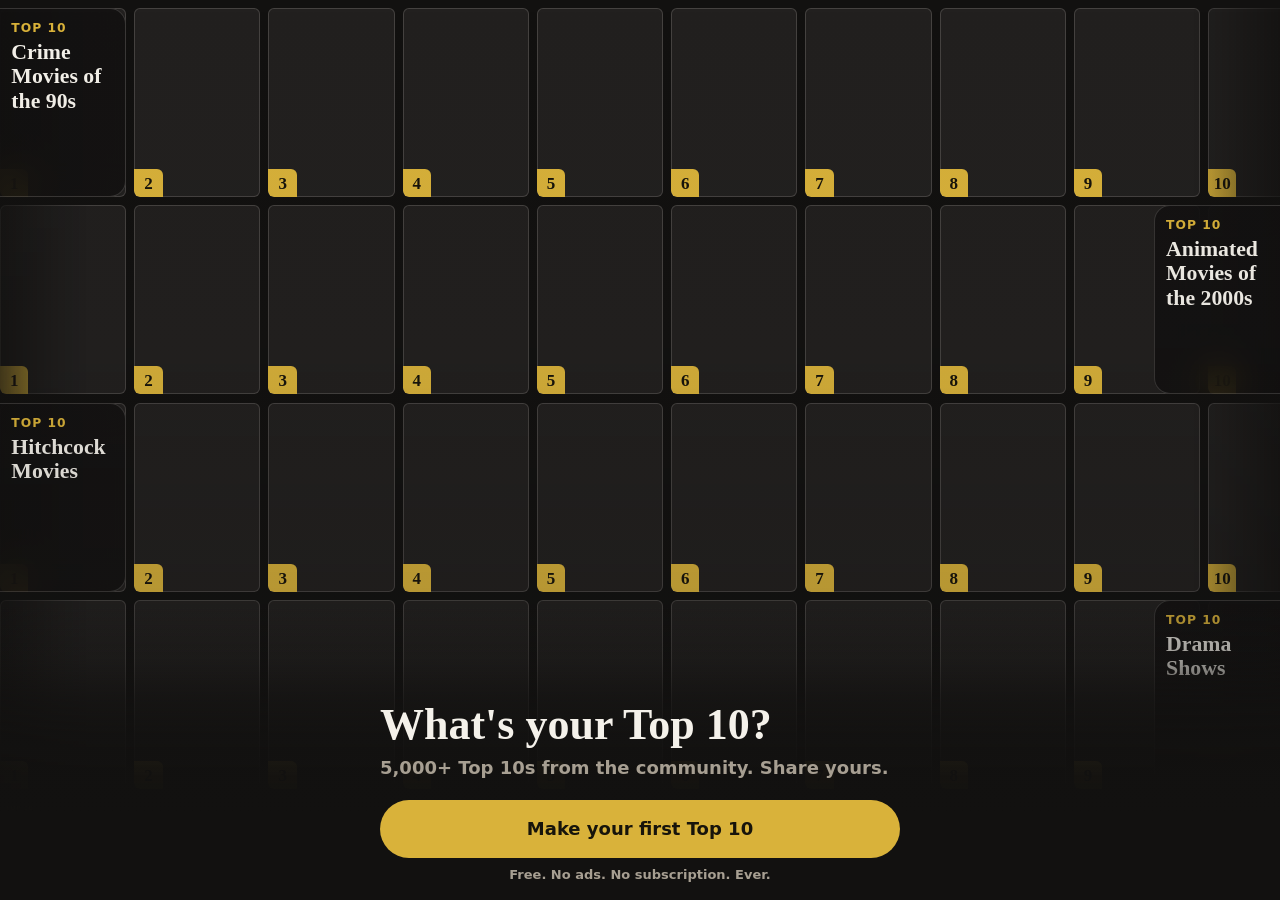
==== commit 6b6fda2f: "Two nouns: a list is the subject, a Top 10 is somebody's ten for it Mischa, 2026-11-22: "everything " ====
--- a/docs/prototype/index.html
+++ b/docs/prototype/index.html
@@ -35,7 +35,7 @@
 .wrap {
   max-width: 560px; margin-inline: auto;
   padding: calc(env(safe-area-inset-top) + var(--s4)) var(--margin)
-           calc(var(--dock-h, 168px) + var(--s8)) var(--margin);
+           calc(var(--dock-h, 168px) + var(--tabs-h, 0px) + var(--s8)) var(--margin);
 }
 
 .display-lg { font-family: var(--serif); font-weight: 600; font-size: 1.875rem; line-height: 1.16; letter-spacing: -0.015em; margin: 0; }
@@ -325,6 +325,58 @@
 .trail > span:first-child { text-transform: uppercase; letter-spacing: .04em; font-weight: 700; font-size: 0.6875rem; }
 .trail button { color: var(--accent); font-weight: 600; min-height: 32px; }
 .trail button:last-of-type { color: var(--text-secondary); }
+
+/* ── The tab bar (2026-11-20, Mischa — "Yes to tabs") ──────────────────────
+   Two destinations, because there are two jobs and Mischa numbered them as
+   peers: making and sharing your lists, and browsing other people's. Create
+   is NOT a tab — a tab is a place you can be, and creating is something you
+   finish and leave — so it sits in the toolbar of both roots, which is where
+   Notes and Reminders put "new".
+
+   It is a sibling of #app rather than part of any screen, so it survives the
+   innerHTML replacement every render does, and no screen has to know it is
+   there beyond leaving room at the bottom.
+
+   NOT shown during the making flow. The build screen already owns the bottom
+   of the window with the dock, and stacking two bars there is how a phone
+   runs out of screen; the cut, the duel and the reveal are ceremonies. Those
+   screens get a non-destructive way out instead — see `leavebuild`. */
+.tabs { position: fixed; left: 0; right: 0; bottom: 0; z-index: 30;
+  background: color-mix(in srgb, var(--bg-base) 82%, transparent);
+  backdrop-filter: blur(20px) saturate(140%); -webkit-backdrop-filter: blur(20px) saturate(140%);
+  border-top: 1px solid var(--border-subtle);
+  padding-bottom: env(safe-area-inset-bottom); }
+@media (prefers-reduced-transparency: reduce) {
+  .tabs { background: var(--bg-surface); backdrop-filter: none; -webkit-backdrop-filter: none; } }
+.tabs-in { max-width: 560px; margin-inline: auto; display: grid; grid-auto-flow: column;
+  grid-auto-columns: 1fr; }
+.tabs .t { display: grid; justify-items: center; gap: 3px; padding: var(--s2) var(--s1) var(--s2);
+  min-height: 52px; background: none; border: 0; cursor: pointer;
+  color: var(--text-secondary); font-size: 0.6875rem; font-weight: 600;
+  transition: color var(--m-press) var(--ease-out); }
+.tabs .t[aria-current="page"] { color: var(--accent); }
+.tabs .t svg { width: 23px; height: 23px; display: block; }
+.tabs .t .glyph { stroke: currentColor; fill: none; stroke-width: 5;
+  stroke-linecap: round; stroke-linejoin: round;
+  transition: stroke-width var(--m-press) var(--ease-out); }
+.tabs .t[aria-current="page"] .glyph { stroke-width: 7; }
+@media (prefers-reduced-motion: reduce) { .tabs .t, .tabs .t .glyph { transition: none; } }
+
+/* The draft, kept in reach. iOS 26 puts an in-progress thing in the tab
+   view's bottom accessory — the slot Music uses for now-playing — which is
+   the platform's own answer to "where did my list go". Before this, a
+   half-finished Ten lived on the build screen and the only way off that
+   screen destroyed it. */
+.draftbar { max-width: 560px; margin-inline: auto; display: flex; align-items: center;
+  gap: var(--s3); width: 100%; padding: var(--s2) var(--margin);
+  background: none; border: 0; border-bottom: 1px solid var(--border-subtle);
+  cursor: pointer; text-align: left; min-height: 48px; }
+.draftbar .dot { width: 8px; height: 8px; border-radius: 50%; background: var(--accent); flex: none; }
+.draftbar .what { min-width: 0; flex: 1; }
+.draftbar .nm { font-family: var(--serif); font-weight: 600; font-size: 0.9375rem;
+  white-space: nowrap; overflow: hidden; text-overflow: ellipsis; }
+.draftbar .n { font-size: 0.75rem; color: var(--text-secondary); }
+.draftbar .go { font-size: 0.8125rem; font-weight: 600; color: var(--accent); flex: none; }
 
 /* ── The dock: ten slots, always visible ────────────────────────────────── */
 .dock { position: fixed; left: 0; right: 0; bottom: 0; z-index: 30;
@@ -415,21 +467,9 @@
 .vault { position: fixed; inset: 0; z-index: 50; background: var(--vault-bg); color: var(--vault-text); display: grid; place-items: center; padding: var(--s6); opacity: 0; transition: opacity 420ms ease; }
 .vault.in { opacity: 1; }
 .vault .stage { text-align: center; max-width: 340px; width: 100%; }
-.badge-wrap { width: min(72vw, 260px); margin: 0 auto; aspect-ratio: 1; }
-.badge-wrap svg { width: 100%; height: 100%; display: block; }
-.layer { opacity: 0; transform-box: fill-box; transform-origin: center; transition: opacity 460ms ease, transform 460ms var(--ease-out); }
-.layer.on { opacity: 1; transform: none; }
-#l-plate:not(.on) { transform: scale(0.86); }
-#l-motif:not(.on) { transform: scale(0.7); }
-#l-metal:not(.on) { transform: scale(1.04); }
 .revealed-name { font-family: var(--serif); font-weight: 600; font-size: 1.25rem; margin: var(--s6) 0 0; min-height: 1.6em;
   opacity: 0; transition: opacity 400ms var(--ease-out); }
 .revealed-name.on { opacity: 1; }
-/* The badge carries its own inscription on every surface. Only inside the
-   vault do the letters wait to be struck. */
-.ich { opacity: 1; }
-.vault .ich { opacity: 0; }
-.vault .ich.on { opacity: 1; transition: opacity 90ms linear; }
 .vault .skip { position: absolute; top: calc(env(safe-area-inset-top) + 14px); right: 18px; color: #A79F92; font-size: 0.875rem; min-height: 44px; padding: 0 var(--s2); opacity: 0; transition: opacity 300ms ease; }
 .vault .skip.on { opacity: 1; }
 .vault .after { opacity: 0; transition: opacity 400ms ease; margin-top: var(--s6); display: flex; gap: var(--s2); justify-content: center; }
@@ -437,13 +477,10 @@
 .vault .after .btn.ghost { color: var(--accent-bright); border-color: #33302B; }
 
 @media (prefers-reduced-motion: reduce) {
-  .layer, .vault .ich, .revealed-name, .vault, .vault .after, .vault .skip, .sheet, .scrim, .slotmini { transition-duration: 1ms !important; animation: none !important; }
-  #l-plate, #l-motif, #l-metal { transform: none; }
+  .revealed-name, .vault, .vault .after, .vault .skip, .sheet, .scrim, .slotmini { transition-duration: 1ms !important; animation: none !important; }
 }
 
 /* ── Finished ───────────────────────────────────────────────────────────── */
-.badge-inline { width: 128px; margin: 0 auto var(--s2); }
-.badge-inline svg { width: 100%; display: block; }
 /* The last row on the finished screen was an inline `display:flex` with no
    wrap, so at 24px root text its two buttons ran 57px past the screen and
    the page scrolled sideways - 176px of it at 32px. Two buttons that do not
@@ -451,30 +488,6 @@
    else. */
 .endbar { display: flex; flex-wrap: wrap; gap: var(--s2); }
 
-/* ── The Badge Case (PRD Req 11) ──────────────────────────────────────────
-   A shelf, not a list. Req 11 makes the badges the profile's hero, so they
-   are what the grid is made of and the list name hangs underneath; a row
-   layout with a thumbnail would have made them captions on something else.
-
-   `auto-fill` with a 132px floor rather than a fixed column count: two
-   badges across on every phone, three on a Pro Max in landscape and four on
-   a tablet, without a breakpoint deciding it. The floor is the width at
-   which a two-line list name stops wrapping to four. */
-.case { display: grid; grid-template-columns: repeat(auto-fill, minmax(132px, 1fr));
-  gap: var(--s4) var(--s3); }
-.case-item { display: grid; gap: var(--s2); justify-items: center; text-align: center;
-  background: none; border: 0; padding: var(--s2) 0; min-width: 0; cursor: pointer;
-  transition: transform var(--m-press) var(--ease-out); }
-.case-item:active { transform: scale(0.96); }
-.case-item:focus-visible { outline: 2px solid var(--accent); outline-offset: 4px; border-radius: var(--r-card); }
-@media (prefers-reduced-motion: reduce) { .case-item { transition: none; } }
-/* The badge is the item. 112px is the smallest size at which the plate's
-   inscription ring is still legible as type rather than as texture — below
-   it the badge reads as a coin, which is the one thing it must not. */
-.case-badge { width: 112px; max-width: 100%; }
-.case-badge svg { width: 100%; height: auto; display: block; }
-.case-name { font-family: var(--serif); font-weight: 600; font-size: 0.9375rem;
-  line-height: 1.2; color: var(--text-primary); overflow-wrap: break-word; min-width: 0; }
 .case-empty { text-align: center; }
 .case-empty .btn { margin-top: var(--s3); }
 .endbar .btn { flex: 1 1 14rem; }
@@ -489,76 +502,116 @@
    live text on a live card. Found 2026-11-18 when the contrast sweep stopped
    skipping everything below the fold. */
 .sug-topic .lvl { font-size: 0.6875rem; text-transform: uppercase; letter-spacing: 0.04em; font-weight: 700; color: var(--text-secondary); margin-bottom: var(--s1); }
-/* The card leads with the LIST NAME (Mischa, 2026-08-15). The name is the
-   only display-size type on the card; the topic sits above it as a label and
-   the creator below it as a byline, both far smaller — a card is a list first
-   and a person second. Nothing on it is free text. */
-.other-ten { position: relative; background: var(--bg-surface); border: 1px solid var(--border-subtle); border-radius: var(--r-card); padding: var(--s4); margin-bottom: var(--s3); }
-.other-ten .topic { display: block; font-size: 0.6875rem; font-weight: 700; letter-spacing: 0.04em; text-transform: uppercase; color: var(--text-secondary); }
-/* ── What to make next ──────────────────────────────────────────────────── */
-.whatsnext { display: grid; gap: var(--s3); margin: 0 0 var(--s6); }
-.whatsnext .eyebrow { margin: 0; font: 700 0.6875rem/1.2 var(--sans); letter-spacing: .14em;
-  text-transform: uppercase; color: var(--accent-ink); }
-.pick { display: block; width: 100%; text-align: left; background: var(--bg-surface);
-  border: 1px solid var(--border-subtle); border-radius: var(--r-card);
-  padding: var(--s4); margin: 0; color: inherit; }
-.pick .pickname { font-family: var(--serif); font-weight: 600; font-size: 1.25rem;
-  line-height: 1.18; letter-spacing: -0.012em; margin: var(--s1) 0 0; display: block; }
-.pick .why { margin: var(--s2) 0 0; font-size: 0.875rem; line-height: 1.35; color: var(--text-secondary); }
-.pick .btn { width: 100%; margin-top: var(--s3); }
-/* The weekly one is the same object a size down: it is a second suggestion,
-   and two cards of equal weight would make the screen a menu rather than a
-   recommendation. One tap, so the whole card is the button. */
-.pick.thin { display: flex; flex-direction: column; gap: 2px; min-height: 44px;
-  padding: var(--s3) var(--s4); cursor: pointer; }
-.pick.thin .pickname { font-size: 1rem; margin: 0; }
-.pick.thin:active { border-color: var(--accent); }
-.risingrow { display: grid; gap: var(--s2); }
-/* The row scrolls rather than wrapping: six genres wrapped to three lines and
-   pushed the lists it is introducing off the screen. */
-.risingrow .chips { display: flex; gap: var(--s2); overflow-x: auto; scrollbar-width: none;
-  margin: 0 calc(var(--margin) * -1); padding: 2px var(--margin) var(--s2); }
-.risingrow .chips::-webkit-scrollbar { display: none; }
-.pickchip { flex: 0 0 auto; }
-
-.other-ten .listname { font-family: var(--serif); font-weight: 600; font-size: 1.375rem; line-height: 1.18; letter-spacing: -0.012em; margin: var(--s1) 0 0; }
-.other-ten .claim { margin: var(--s2) 0 0; font-size: 0.875rem; line-height: 1.35; color: var(--text-secondary); }
-/* Attribution, under the claim. Two parts on one line: who, then what they
-   are - the second half is what stops a bare name reading as somebody you
-   were supposed to recognise. It wraps rather than truncating, because at
-   accessibility sizes "the ones most people have voted on" is wider than a
-   phone and a clipped role answers nothing. */
-.other-ten .byline { margin: var(--s1) 0 0; display: flex; flex-wrap: wrap; column-gap: var(--s2);
-  font-size: 0.75rem; line-height: 1.4; color: var(--text-secondary); }
-.other-ten .byline .src { font-weight: 700; color: var(--text-primary); }
-.other-ten .byline .role::before { content: '\00b7'; margin-right: var(--s2); }
-.other-ten .strip { display: flex; gap: 4px; margin: var(--s3) 0 0; }
-.other-ten .mini { position: relative; width: 40px; height: 60px; border-radius: 4px; overflow: hidden; flex: 0 0 40px; background: var(--bg-recessed); }
-.other-ten .mini img { width: 100%; height: 100%; object-fit: cover; display: block; }
-.other-ten .mini b { position: absolute; left: 0; bottom: 0; font-family: var(--serif); font-size: 0.625rem; background: rgba(18,17,16,.72); color: #F4F1EA; padding: 0 4px; border-radius: 0 4px 0 4px; }
-/* The gate, stated: what the badge is, and the one thing that opens it. It is
-   a status, never a second verb competing with the card's action. */
-/* One action per card, full width, 48pt tall, saying what it does. It was a
-   line of grey text floating in the middle of the card. */
-.other-ten .cta { display: flex; width: 100%; min-height: 48px; align-items: center; justify-content: center;
-  margin-top: var(--s4); padding: var(--s2) var(--s4); border-radius: 999px;
-  border: 1.5px solid var(--accent); background: var(--bg-surface); color: var(--accent);
-  font-weight: 600; font-size: 0.9375rem; text-align: center;
-  transition: transform var(--m-press) var(--ease-out); }
-.other-ten .cta:active { transform: scale(.985); }
-/* The gate-crossing action on a person's page: the same 48pt pill, and never
-   welded to the sentence above it. */
-/* The locked badge: the badge's plate in status.locked, wearing a lock. It
-   was a circle over a bar, which at 44pt reads as an avatar — the one thing it
-   must not be mistaken for on a screen full of other people. */
-.lockedbadge { width: 44px; height: 44px; display: block; }
-.lockedbadge .plate { fill: var(--locked); opacity: .22; }
-/* The motif showing through the frost: present, not readable. */
-.lockedbadge .ghost { fill: var(--locked); stroke: var(--locked); opacity: .3;
-  stroke-linejoin: round; stroke-linecap: round; }
-.lockedbadge .shackle { stroke: var(--locked); fill: none; stroke-width: 7; stroke-linecap: round; opacity: .75; }
-.lockedbadge .body { fill: var(--locked); opacity: .75; }
-.lockedbadge.big { width: 128px; height: 128px; margin: 0 auto; }
+/* ── Browse (2026-11-20) — the reasoning is above renderDiscover() ──────── */
+.bsec { margin: 0 0 var(--s8); }
+.bsec > .section-h { margin: 0 0 var(--s3); }
+
+/* Your list and the others on it, as one object: the anchor on top, then one
+   row per other list showing where it parts from yours. */
+.cmp { background: var(--bg-surface); border: 1px solid var(--border-subtle);
+  border-radius: var(--r-card); margin: 0 0 var(--s4); overflow: hidden; }
+.yours { display: grid; gap: var(--s2); width: 100%; padding: var(--s4); background: none;
+  border: 0; text-align: left; cursor: pointer; color: inherit;
+  background: color-mix(in srgb, var(--accent) 6%, var(--bg-surface)); }
+.yours:active { background: var(--bg-recessed); }
+/* A list's name, wherever a list is shown on its own. */
+.lname { font-family: var(--serif); font-weight: 600; font-size: 1.25rem; line-height: 1.2;
+  letter-spacing: -0.01em; overflow-wrap: break-word; }
+.alone { margin: 0; padding: var(--s3) var(--s4); border-top: 1px solid var(--border-subtle);
+  font-size: 0.875rem; color: var(--text-secondary); }
+
+.lrow { display: grid; gap: var(--s2); width: 100%; padding: var(--s3) var(--s4) var(--s4);
+  background: none; border: 0; text-align: left; cursor: pointer; color: inherit;
+  transition: background-color var(--m-press) var(--ease-out); }
+.lrow.vs { border-top: 1px solid var(--border-subtle); }
+/* Somebody else's list on its own, in More lists. */
+.lrow.card { background: var(--bg-surface); border: 1px solid var(--border-subtle);
+  border-radius: var(--r-card); margin: 0 0 var(--s3); padding: var(--s4); }
+.lrow:active { background: var(--bg-recessed); }
+.lhead { display: flex; align-items: center; gap: var(--s2); min-width: 0; }
+/* WHO, AS A SHAPE. A person is a round initial in the accent; a ranking is a
+   square bar mark in neutral. Same slot, same size, unmistakably different —
+   the 2026-11-18 rule that every seed list states what it is, made visible
+   rather than merely stated. */
+.src-mark { width: 28px; height: 28px; flex: none; display: grid; place-items: center;
+  font-weight: 700; font-size: 0.8125rem; line-height: 1; }
+.src-mark.person { border-radius: 50%; color: var(--accent);
+  background: color-mix(in srgb, var(--accent) 16%, transparent); }
+.src-mark.rule { border-radius: 7px; color: var(--text-secondary); background: var(--bg-recessed); }
+.src-mark.rule svg { width: 16px; height: 16px; fill: none; stroke: currentColor;
+  stroke-width: 2.4; stroke-linecap: round; }
+/* Yours: filled, not tinted. A third shape for the third kind of author, so
+   your list cannot be read as one more list in the feed. */
+.src-mark.you { border-radius: 50%; background: var(--accent); }
+/* Where another list parts from yours. */
+.diff, .split { display: grid; gap: 4px; }
+.dlabel { font: 700 0.6875rem/1.2 var(--sans); letter-spacing: .1em; text-transform: uppercase;
+  color: var(--text-secondary); }
+.stext { font-size: 0.9375rem; line-height: 1.35; color: var(--text-primary); }
+.plus { width: 40px; height: 60px; flex: 0 0 40px; border-radius: 4px; display: grid; place-items: center;
+  background: var(--bg-recessed); color: var(--text-secondary); font-size: 0.8125rem; font-weight: 700; }
+.lwho { display: flex; flex-wrap: wrap; column-gap: var(--s2); align-items: baseline;
+  min-width: 0; font-size: 0.875rem; line-height: 1.3; }
+.lwho b { font-weight: 700; color: var(--text-primary); }
+.lrole { color: var(--text-secondary); font-size: 0.8125rem; }
+.lline { font-size: 0.9375rem; line-height: 1.35; color: var(--text-primary); }
+/* Scoped to BOTH places a strip of picks appears. Scoped to `.lrow` alone, the
+   anchor for your own list (`.yours`) got no thumbnail size at all and drew
+   every poster at its natural 370px, stacked down the screen — with 598
+   checks green, because nothing spilled sideways. Found by the screenshot. */
+.lrow .strip, .yours .strip { display: flex; gap: 4px; }
+.lrow .mini, .yours .mini { position: relative; width: 40px; height: 60px; border-radius: 4px; overflow: hidden;
+  flex: 0 0 40px; background: var(--bg-recessed); }
+.lrow .mini img, .yours .mini img { width: 100%; height: 100%; object-fit: cover; display: block; }
+.lrow .mini b, .yours .mini b { position: absolute; left: 0; bottom: 0; font-family: var(--serif); font-size: 0.625rem;
+  background: rgba(18,17,16,.72); color: #F4F1EA; padding: 0 4px; border-radius: 0 4px 0 4px; }
+@media (prefers-reduced-motion: reduce) { .lrow { transition: none; } }
+
+/* A topic you might make. One reason above, one number beside the name. */
+.trow { display: grid; gap: 2px; width: 100%; min-height: 56px; padding: var(--s3) var(--s4);
+  margin: 0 0 var(--s2); background: var(--bg-surface); border: 1px solid var(--border-subtle);
+  border-radius: var(--r-card); text-align: left; cursor: pointer; color: inherit; }
+.trow:active { border-color: var(--accent); }
+.teyebrow { font: 700 0.6875rem/1.2 var(--sans); letter-spacing: .14em; text-transform: uppercase;
+  color: var(--accent-ink); }
+.trow .tname { font-family: var(--serif); font-weight: 600; font-size: 1.0625rem; line-height: 1.25;
+  min-width: 0; overflow-wrap: break-word; }
+/* The count and the reason share ONE line under the name, count first, always.
+   Until 2026-11-21 the count sat at the right edge when the name was short and
+   dropped under it when the name wrapped, so "Be the first" moved from row to
+   row (Mischa: "Be the first jumps around"). Now it never moves. */
+.trow .tmeta { font-size: 0.8125rem; line-height: 1.35; color: var(--text-secondary); }
+.trow .tmeta .sep { color: var(--text-secondary); }
+/* Today, back on top of Browse as one slim row (2026-11-21, Mischa). */
+.today-slot { margin: var(--s3) 0 var(--s2); }
+.today-slot .trow { margin: 0; padding-block: var(--s2); min-height: 0; border-color: var(--accent-muted); }
+.tcount { font-size: 0.8125rem; color: var(--text-secondary); white-space: nowrap; }
+.trow .tcount { font-size: inherit; }
+/* Nobody has made it yet — which is an invitation, and the condition for the
+   "First Here" badge, so it is said in the accent rather than greyed out. */
+.tcount.first { color: var(--accent-ink); font-weight: 600; }
+.because { font-size: 0.875rem; line-height: 1.35; color: var(--text-secondary); margin: var(--s4) 0 var(--s2); }
+.because b { color: var(--text-primary); font-weight: 600; }
+
+/* The directory. */
+.cat { font-size: 0.9375rem; font-weight: 700; margin: var(--s4) 0 var(--s2); }
+.bsec > .cat:first-of-type { margin-top: 0; }
+/* The column floor is in REM, not px, so the grid drops to one column as text
+   grows. A px floor held two columns at 32px root text and "Documentaries" —
+   one word that cannot break — pushed the page 42px off the side of the
+   phone. More text should mean fewer columns, which is what Dynamic Type
+   asks of every grid. */
+.tgrid { display: grid; grid-template-columns: repeat(auto-fill, minmax(min(100%, 9.5rem), 1fr));
+  gap: var(--s2); }
+.ttile { display: grid; gap: 2px; align-content: start; min-height: 64px; min-width: 0; padding: var(--s3);
+  background: var(--bg-surface); border: 1px solid var(--border-subtle); border-radius: var(--r-card);
+  text-align: left; cursor: pointer; color: inherit; }
+.ttile:active { border-color: var(--accent); }
+.ttile .tname { font-weight: 600; font-size: 0.9375rem; line-height: 1.2; overflow-wrap: break-word; }
+/* Quiet in the directory. "Be the first" in the accent is an invitation in
+   What to make next; on 47 directory tiles at once it was wallpaper, and a
+   phrase repeated that often stops being read. Same words, no emphasis. */
+.ttile .tcount, .ttile .tcount.first { color: var(--text-secondary); font-weight: 400; }
 .tenrow.shared { box-shadow: inset 0 0 0 1px var(--accent-muted); border-radius: var(--r-card); }
 .sug-topic .why { font-style: italic; font-size: 0.875rem; color: var(--text-secondary); margin-top: 2px; }
 
@@ -1136,7 +1189,9 @@
 .filmhead .lvl { font-size: 0.6875rem; text-transform: uppercase; letter-spacing: 0.04em;
   font-weight: 700; color: var(--text-secondary); }
 .filmhead .pickname { margin-top: 2px; }
-.filmhead .link { margin-top: var(--s2); }
+/* A real button, not a link (2026-11-21, Mischa: "What does choose another
+   do? Is that a button?"). It says what it does and looks pressable. */
+.filmhead .filmswap { margin-top: var(--s2); min-height: 44px; padding: 0 var(--s4); font-size: 0.875rem; }
 .cardname { display: block; font-size: 0.8125rem; line-height: 1.2; margin-top: var(--s2);
   color: var(--text-secondary); }
 </style>
@@ -1144,6 +1199,7 @@
 <body>
 <div id="app" class="wrap"></div>
 <div id="dock"></div>
+<nav id="tabs" aria-label="Main"></nav>
 <div id="sheets"></div>
 <div id="live" class="sr" aria-live="polite"></div>
 
@@ -1166,7 +1222,8 @@
 const IMG = 'https://image.tmdb.org/t/p/';
 const $ = (s, r = document) => r.querySelector(s);
 const $$ = (s, r = document) => [...r.querySelectorAll(s)];
-const app = $('#app'), dockEl = $('#dock'), sheetsEl = $('#sheets'), live = $('#live');
+const app = $('#app'), dockEl = $('#dock'), tabsEl = $('#tabs'),
+      sheetsEl = $('#sheets'), live = $('#live');
 /* Artwork, in one place. Films and shows are TMDB paths that only mean
    something concatenated onto TMDB's CDN; books are not on TMDB at all and
    carry their own URL in `img`. Every call site asks this instead of building
@@ -1283,7 +1340,8 @@
     // round 2's headline complaint was that it did.
     graph: { nodes: {}, roots: [], focus: null },
     filters: { services: [], genre: null, director: null, actor: null, studio: null },
-    region: guessRegion(), keep: [], ranked: [], rank: null, comparisons: 0, badge: null,
+    region: guessRegion(), keep: [], ranked: [], rank: null, comparisons: 0,
+    tab: 'browse',    // which tab bar destination is current
     done: [],         // every Ten finished this session, in order
     tipDone: false    // the services coach mark, dismissed once and for good
   };
@@ -1317,6 +1375,8 @@
     const r = JSON.parse(localStorage.getItem(KEY));
     if (!r || !r.topic || !Array.isArray(r.tray)) return null;
     r.done = Array.isArray(r.done) ? r.done : [];
+    // Saved before 2026-11-22, a title began "Top 10 "; it is the list's name now.
+    r.done = r.done.map(d => d && d.title ? { ...d, title: plainList(d.title) } : d);
     // Normalise anything an older build may not have written. A saved draft
     // that predates a field must not be able to crash the app that reads it.
     const base = fresh(r.topic);
@@ -1991,6 +2051,8 @@
   app.innerHTML = `
     <div class="topbar">
       <h1 class="display-lg fitline">${esc(S.topic.title)}</h1>
+      ${(S.done || []).length
+        ? `<button class="link" data-act="leavebuild">Back</button>` : ''}
     </div>
 
     <div class="stickybar">
@@ -2203,7 +2265,7 @@
   return `<footer class="notes">
     <p>Structure prototype. Glass, haptics, and final motion are judged on
     device, not here. Judge the flow, the anatomy, and the words.</p>
-    <p class="build">build 0021 · the wall, what to make next, your badge case</p>
+    <p class="build">build 0024 · lists and Top 10s, Today on top</p>
   </footer>`;
 }
 
@@ -2858,8 +2920,8 @@
     <div class="wallveil" aria-hidden="true"></div>
     <div class="wallcopy">
       <h1>What's your Top 10?</h1>
-      <p class="pitch">${roughly(CORPUS_CLAIM)} lists from the community. Share&nbsp;yours.</p>
-      <button class="btn" data-act="begin">Make your first list</button>
+      <p class="pitch">${roughly(CORPUS_CLAIM)} Top 10s from the community. Share&nbsp;yours.</p>
+      <button class="btn" data-act="begin">Make your first Top 10</button>
       <p class="promise">Free. No ads. No subscription. Ever.</p>
     </div>
   </div>`;
@@ -3062,8 +3124,20 @@
    the tag is "london, england" and the list is "Top 10 London Movies". */
 const SMALL_WORDS = new Set(['of', 'the', 'a', 'an', 'and', 'or', 'in', 'on',
   'at', 'to', 'for', 'with', 'vs', 'from', 'by']);
-const keywordName = k => String(k).split(',')[0].trim().split(/\s+/)
-  .map((w, i) => (i > 0 && SMALL_WORDS.has(w)) ? w
+/* Title case is wrong for three kinds of word, all of which reach a list name
+   from TMDB's lower-case tags (measured over the 731 fillable keywords,
+   2026-11-20): an acronym ("fbi agent" became "Fbi Agent"), a roman numeral
+   ("world war ii" became "World War Ii"), and a digit-letter token ("3d
+   animation" became "3d Animation" — the capital landed on the digit). A
+   trailing parenthetical is an abbreviation TMDB appends for search, and in
+   a list name it is just noise: "(cia)", "(dceu)". */
+const ACRONYM = new Set(['usa', 'us', 'uk', 'fbi', 'cia', 'mi6', 'lgbt', 'tv', 'dc',
+  'nyc', 'cgi', 'nsa', 'kgb', 'nasa', 'ai', 'un']);
+const ROMAN = /^(ii|iii|iv|vi|vii|viii|ix)$/;
+const keywordName = k => String(k).split(',')[0].replace(/\s*\([^)]*\)\s*$/, '').trim().split(/\s+/)
+  .map((w, i) => ACRONYM.has(w) || ROMAN.test(w) ? w.toUpperCase()
+    : /^\d+[a-z]$/.test(w) && !/^\d+(st|nd|rd|th)$/.test(w) ? w.toUpperCase()
+    : (i > 0 && SMALL_WORDS.has(w)) ? w
     : w.charAt(0).toUpperCase() + w.slice(1))
   .join(' ');
 
@@ -3129,9 +3203,23 @@
     tail: t.decade ? ` of the ${decadeName(t.decade)}` : bare ? ' of All Time' : '',
   };
 }
+/* A LIST IS NAMED IN PLAIN WORDS (2026-11-22, Mischa): "everything should be
+   either a list (crime dramas) or a top ten (your top ten crime dramas)."
+   Until then every topic's name began "Top 10 ", so the subject, your ten and
+   Mischa's ten all carried one name on one screen, and the app read as lists
+   inside lists. Now the list is "Crime Dramas" and a Top 10 always has an
+   owner: tenTitle() below. */
 function topicTitle(t) {
   const p = nameParts(t);
-  return `Top 10 ${[p.person && personName(p.person), p.adj, p.head].filter(Boolean).join(' ')}${p.tail}`;
+  return `${[p.person && personName(p.person), p.adj, p.head].filter(Boolean).join(' ')}${p.tail}`;
+}
+/* Somebody's ten for a list. `who` is a name, or nothing for your own. */
+// A function declaration, not a const: load() runs at startup, long before this
+// line, and a const here sat in its temporal dead zone there. load()'s catch
+// swallowed the ReferenceError and every saved draft came back empty.
+function plainList(name) { return String(name || '').replace(/^Top 10 /, ''); }
+function tenTitle(name, who) {
+  return `${who ? `${who}\u2019s` : 'Your'} Top 10 ${plainList(name)}`;
 }
 function topicPrompt(t) {
   const p = nameParts(t);
@@ -3651,12 +3739,12 @@
    that, computed rather than invented, so what is being judged is the
    mechanism and not a mock-up.
 
-   RISING IS A STAND-IN AND SAYS SO. In the product it is other people's
-   activity. There are no other people yet, and inventing counts is the thing
-   the seed-source decision of this same morning refused to do, so it is
-   derived from the one thing that IS real here: titles that are both recent
-   and widely rated. The label says "Rising now" and never "N people made
-   this today". See prd.md for what replaces it when there is a database. */
+   The third row, "Rising now" (renamed "From recent releases" on
+   2026-11-19 because it measured TMDB votes, not anything anybody did here),
+   was RETIRED on 2026-11-20 with the Browse rework. A row whose reason is a
+   stand-in cannot sit on a page whose rule is that every section says
+   truthfully why it is there. The real version — what people are making —
+   returns with publish data; see `docs/app-structure.md` §5. */
 
 const WEEK_MS = 6048e5;
 const dayNumber = (d = new Date()) => Math.floor(
@@ -3745,104 +3833,335 @@
   const pool = topicPool().filter(t =>
     !mine.has(t.id) && !t.director && !t.actor && (!today || t.id !== today.topic.id));
   const topic = seedPick('w' + weekNumber(when), pool);
-  return topic ? { topic } : null;
-}
-
-/* What the collection is busy with: topics whose films are both RECENT and
-   widely rated. Derived from `y` and `vc`, which are the only two things here
-   that are not a guess. */
-const RISING_YEARS = 4;
-function risingNow(n = 6) {
-  const now = new Date().getFullYear();
-  const fresh = CAT.filter(f => (f.dm || 'movie') === 'movie' && f.y >= now - RISING_YEARS);
-  const score = new Map();
-  for (const f of fresh) {
-    for (const g of f.g || []) score.set(g, (score.get(g) || 0) + (f.vc || 0));
-  }
-  /* The GENRE is what is rising, and the chip says the genre. The first
-     version pinned each one to the current decade, which is more precise and
-     reads as a fault: six chips in a row all ending "of the 2020s" look like
-     a template that has not been filled in. The recency is in how these were
-     chosen and in the heading above them, which is where a fact that is true
-     of every item in a row belongs. */
-  return [...score.entries()].sort((a, b) => b[1] - a[1])
-    .map(([g]) => makeTopic({ genre: g }))
-    .filter(offerable)
-    .slice(0, n);
-}
-
-/* The block above the other people's lists: one topic for today, one for the
-   week, and what the collection is busy with. It sits HERE rather than on the
-   build screen because this is the screen you come back to - the build screen
-   already has a topic, and offering a different one on top of the one you are
-   filling is an interruption rather than an invitation. */
-function whatsNext() {
-  const today = todaysPick(), week = thisWeeksPick(), rising = risingNow(6);
-  if (!today && !week && !rising.length) return '';
-  /* A chip is a browse gesture, so it opens the topic rather than starting
-     it. Only "Make this one" and "Make yours" commit. */
-  const chip = t => `<button class="chip pickchip" data-topicpage='${esc(JSON.stringify(t))}'
-    >${esc(t.title.replace(/^Top 10 /, ''))}</button>`;
-  return `<section class="whatsnext" aria-label="What to make next">
-    ${today ? `<article class="pick">
-      <p class="eyebrow">Today</p>
-      <h2 class="pickname">${esc(today.topic.title)}</h2>
-      <p class="why">${esc(today.why)}</p>
-      <button class="btn" data-topic='${esc(JSON.stringify(today.topic))}'>Make this one</button>
-    </article>` : ''}
-    ${week ? `<button class="pick thin" data-topicpage='${esc(JSON.stringify(week.topic))}'>
-      <span class="eyebrow">This week</span>
-      <span class="pickname">${esc(week.topic.title)}</span>
-    </button>` : ''}
-    ${rising.length ? `<div class="risingrow">
-      <p class="eyebrow">Rising now</p>
-      <div class="chips">${rising.map(chip).join('')}</div>
-    </div>` : ''}
+  if (!topic) return null;
+  /* Its reason (2026-11-21, Mischa: "Animated 2010 doesn't have a context
+     statement"). Today said why and This week said nothing, one row under the
+     other. The reason is read off your picks the same way: how many of the
+     films you have already ranked are in it, or, with none, how much there is
+     to choose from. */
+  const picked = new Set((S.done || []).flatMap(d => d.ranked || []));
+  const hits = [...picked].map(id => byId.get(id)).filter(f => f && inTopic(f, topic)).length;
+  const why = hits === 0 ? `${roughly(supply(topic))} to choose from.`
+    : hits === 1 ? '1 film you have ranked is in it.' : `${hits} films you have ranked are in it.`;
+  return { topic, why };
+}
+
+/* ── Browse (2026-11-20, Mischa — "The feed, cards, metadata, relevance
+   signals and how we message that relevance of lists to users, the taxonomy
+   and structure of the page needs to be reworked for maximum clarity") ────
+
+   Measured before this was written, on the page as a real user meets it (one
+   finished list — the state the tab bar first appears in):
+
+     - 62% of the first screen was about MAKING, on a screen called
+       "Other Top 10 Lists": Today, This week and a row of genre chips, in
+       three different shapes with three different kinds of reason.
+     - 5 of 7 lists carried a sort order in the byline slot ("Rated highest",
+       "Best known") styled exactly like a person's name.
+     - 2 of 7 headlines appeared twice — two different lists both headed
+       "Top 10 Crime Movies of the 90s" — which reads as a rendering fault.
+     - The line under each list did four different jobs in four grammars, and
+       one of them put "the crowd", a word retired from copy, in front of the
+       reader. The jargon sweep missed it because it only ever looked at this
+       screen with NO finished lists, where that sentence cannot appear.
+     - Every list carried its own "Read this Top 10" pill, duplicating the
+       card's own tap and costing ~60px a card.
+
+   The rules that replace it:
+
+   1. TWO NOUNS: YOUR LIST AND THEIRS. (Amended the same day — this rule
+      first read "topic and list", and grouped lists under a topic heading.
+      Mischa: "Topics seem like lists." They did: the heading was the list's
+      own name. See "Your lists, compared" below.)
+   2. YOUR LIST IS THE ANCHOR. Other people's lists on it sit under it, each
+      shown as where it disagrees with yours.
+   3. THE SECTION HEADING IS THE REASON. Why something is in front of you is
+      said once, at the top of its section, in the same place every time.
+      Cards never explain themselves.
+   4. A PERSON AND A RANKING ARE DIFFERENT SHAPES. Mischa, 2026-11-18: "every
+      seed list states what it is". It said so in words in the same slot; now
+      it is a round initial against a square bar mark, legible before reading.
+   5. THE LINE UNDER A LIST ANSWERS ONE QUESTION PER SECTION. Under your
+      list: how it relates to yours, and where it parts from it. In More
+      lists: the list's own argument (2026-11-17). A count summarises what you
+      cannot see, so the tiles you might make carry one. */
+
+/* Every list on a topic, yours included — the one number on a topic tile. */
+const listsOnTopic = id => SOURCES.filter(s => s.topic.id === id).length
+  + ((S.done || []).some(d => d.topicId === id) ? 1 : 0);
+/* How many Top 10s a LIST has (2026-11-22: a list is the subject, a Top 10 is
+   somebody's ten for it, so the count is of Top 10s). */
+const countLine = n => n === 0 ? 'Be the first' : n === 1 ? '1 Top 10' : `${n} Top 10s`;
+
+/* The criteria a topic page is opened with — the topic's own facets, not the
+   whole object, so the attribute stays small. */
+function critOf(t) {
+  const c = { domain: domainOf(t) };
+  for (const k of ['genre', 'keyword', 'studio', 'director', 'actor', 'decade'])
+    if (t[k] != null) c[k] = t[k];
+  return c;
+}
+
+/* One grammar for overlap, used everywhere a set is compared with yours:
+   a ranking against your list, a topic against your picks. */
+function overlapLine(n) {
+  if (n === 0) return 'None of your 10 are in it.';
+  if (n === 10) return 'All 10 of yours are in it.';
+  return n === 1 ? '1 of your 10 is in it.' : `${n} of your 10 are in it.`;
+}
+
+/* The line under a list. If you have made this topic, it is how the list
+   relates to yours; otherwise it is the list's own argument (2026-11-17).
+
+   A PERSON agrees with you. A RANKING cannot — it is an ordering rule, not
+   somebody — so it reports the overlap instead. The old sentence for a
+   ranking was "You and the crowd agree on 10 of 10", which both gave an
+   ordering rule a mind and used a word retired from copy. */
+function lineFor(t) {
+  const mine = (S.done || []).find(d => d.topicId === t.src.topic.id);
+  if (!mine) return claimFor(t);
+  const ids = new Set(mine.ranked || []);
+  const n = t.ranked.filter(f => ids.has(f.id)).length;
+  if (t.src.kind === 'person') return n === 0
+    ? `You and ${t.src.subject} agree on nothing at all.`
+    : `You and ${t.src.subject} agree on ${n} of 10.`;
+  return overlapLine(n);
+}
+
+/* Who made it, as a shape before it is a word. */
+const RULE_MARK = '<svg viewBox="0 0 24 24"><path d="M5 19v-5M10 19V6M15 19v-9M20 19v-3"/></svg>';
+const sourceMark = src => src.kind === 'person'
+  ? `<span class="src-mark person" aria-hidden="true">${esc(src.label.slice(0, 1))}</span>`
+  : `<span class="src-mark rule" aria-hidden="true">${RULE_MARK}</span>`;
+
+/* A topic you might make, as a row: an optional reason above, the name, the
+   one number, and an optional sentence. */
+function topicRow(topic, { eyebrow = '', why = '' } = {}) {
+  const n = listsOnTopic(topic.id);
+  return `<button class="trow" data-topicpage='${esc(JSON.stringify(critOf(topic)))}'>
+    ${eyebrow ? `<span class="teyebrow">${esc(eyebrow)}</span>` : ''}
+    <span class="tname">${esc(topic.title)}</span>
+    <span class="tmeta"><span class="tcount${n ? '' : ' first'}">${countLine(n)}</span>${why
+      ? `<span class="sep" aria-hidden="true"> \u00b7 </span><span class="why">${esc(why)}</span>` : ''}</span>
+  </button>`;
+}
+
+/* A topic in the directory: the name without its "Top 10" — the heading
+   above has already said what every tile is — and the one number. */
+function topicTile(topic) {
+  const n = listsOnTopic(topic.id);
+  return `<button class="ttile" data-topicpage='${esc(JSON.stringify(critOf(topic)))}'>
+    <span class="tname">${esc(topic.title.replace(/^Top 10 /, ''))}</span>
+    <span class="tcount${n ? '' : ' first'}">${countLine(n)}</span>
+  </button>`;
+}
+
+/* TOPICS LIKE ONE YOU MADE, read off your own picks rather than off the
+   topic's name — the same evidence "Today" already uses ("Because 10 of
+   your picks were crime movies"), applied to every topic.
+
+   Scored by picks-in-it over the square root of its size, so a topic your
+   picks CONCENTRATE in beats one they merely fall inside: "Top 10 Dramas"
+   holds eight of a crime list's picks and says nothing; "Top 10 Gangster
+   Movies" holding five out of thirty-four says a lot. Three is the floor —
+   below that the overlap is a coincidence, not a resemblance. */
+function topicsLikeYours(d, exclude, n = 4) {
+  const domain = d.domain || 'movie';
+  const picks = (d.ranked || []).map(id => byId.get(id)).filter(Boolean);
+  const cands = new Map();
+  if (domain === 'movie') for (const t of topicPool()) cands.set(t.id, t);
+  for (const e of tagSpace(domain)) {
+    if (e.kind === 'decade') continue;
+    const t = tagsTopic([e], domain);
+    if (!cands.has(t.id)) cands.set(t.id, t);
+  }
+  const out = [];
+  for (const t of cands.values()) {
+    if (exclude.has(t.id)) continue;
+    const hit = picks.filter(f => inTopic(f, t)).length;
+    if (hit < 3) continue;
+    const size = supply(t);
+    if (size < TEN) continue;
+    out.push({ t, hit, score: hit / Math.sqrt(size) });
+  }
+  return out.sort((a, b) => b.score - a.score).slice(0, n);
+}
+
+/* The directory: every genre that can fill a list, by category. Generated,
+   not curated — the root model already guarantees each one is real. */
+const CATEGORY_NAME = { movie: 'Movies', tv: 'Shows', book: 'Books' };
+function genreTopics(domain) {
+  return tagSpace(domain).filter(e => e.kind === 'genre')
+    .map(e => tagsTopic([e], domain)).filter(offerable)
+    .sort((a, b) => a.title.localeCompare(b.title));
+}
+
+/* ── Your lists, compared (2026-11-20, Mischa, the same day as the Browse
+   rework above) ────────────────────────────────────────────────────────────
+   "Topics seem like lists. Shouldn't we just clearly say these are your
+   lists and show some related lists that other users made related to yours
+   and your picks where they disagree?"
+
+   He was right, and the screenshot showed it: the heading over each group
+   was "Top 10 Crime Movies of the 90s", which is a LIST'S name. The rule
+   "two nouns, two shapes" broke at the most visible point on the page,
+   because "topic" is our grouping key, not a thing anybody holds in their
+   head. People think in two nouns: my list, and theirs.
+
+   So the anchor is YOUR LIST, labelled as yours, and under it the lists other
+   people made on it — each showing WHERE IT DISAGREES WITH YOURS: the picks
+   it has that you left out, in its own order, and the one film you both
+   picked but ranked furthest apart. "Agree on 5 of 10" was the summary; the
+   five is the argument, and it was one tap away. */
+
+/* How a ranked list differs from yours. */
+function diffOf(yours, theirs) {
+  const yRank = new Map((yours || []).map((id, i) => [id, i + 1]));
+  const missing = theirs.map((f, i) => ({ f, rank: i + 1 })).filter(x => !yRank.has(x.f.id));
+  /* A split under three places is noise — two people who both rank a film
+     somewhere in the top five agree about it. */
+  let split = null;
+  theirs.forEach((f, i) => {
+    const y = yRank.get(f.id);
+    if (!y) return;
+    const gap = Math.abs(y - (i + 1));
+    if (gap >= 3 && (!split || gap > split.gap)) split = { f, you: y, them: i + 1, gap };
+  });
+  return { missing, split };
+}
+
+const shortTitle = s => String(s).split(/[:—–]/)[0].trim();
+const mini = (f, rank) =>
+  `<span class="mini"><img src="${IMG}w185${f.p}" alt="" loading="lazy"><b>${rank}</b></span>`;
+
+/* Another list on your topic, shown as where it parts from yours. No strip of
+   its top six: you know the overlap from the line above, and what the row is
+   FOR is the difference — the full list is one tap away. */
+function vsRow(t, d) {
+  const src = t.src, person = src.kind === 'person', line = lineFor(t);
+  const { missing, split } = diffOf(d.ranked, t.ranked);
+  const shown = missing.slice(0, 5);
+  const splitText = split
+    ? `${shortTitle(split.f.t)} · you #${split.you} · ${src.label} #${split.them}` : '';
+  const label = `${person ? tenTitle(src.topic.title, src.label) : `${src.label}: Top 10 ${src.topic.title}`}. ${line} `
+    + (missing.length
+      ? `Not in yours: ${missing.map(m => `${m.f.t}, their ${m.rank}`).join('; ')}.` : '')
+    + (split ? ` Biggest split: ${split.f.t}, your ${split.you}, ${src.label}’s ${split.them}.` : '');
+  return `<button class="lrow vs" data-other="${esc(src.id)}" data-src="${person ? 'person' : 'rule'}"
+      aria-label="${esc(label)}">
+    <span class="lhead">${sourceMark(src)}
+      <span class="lwho"><b>${esc(src.label)}</b><span class="lrole">${esc(src.role)}</span></span></span>
+    <span class="lline">${esc(line)}</span>
+    ${missing.length ? `<span class="diff"><span class="dlabel">Not in yours</span>
+      <span class="strip" aria-hidden="true">${shown.map(m => mini(m.f, m.rank)).join('')}${
+        missing.length > shown.length ? `<span class="plus">+${missing.length - shown.length}</span>` : ''}</span></span>`
+      : ''}
+    ${split ? `<span class="split"><span class="dlabel">Biggest split</span>
+      <span class="stext">${esc(splitText)}</span></span>` : ''}
+  </button>`;
+}
+
+/* Your list, as the anchor. Marked as yours by a filled mark and the word,
+   so it cannot be read as one more list in the feed. */
+function yourAnchor(d) {
+  const films = (d.ranked || []).map(id => byId.get(id)).filter(Boolean);
+  return `<button class="yours" data-mine="${esc(d.topicId)}" aria-label="Your ${esc(d.title)}">
+    <span class="lhead"><span class="src-mark you" aria-hidden="true"></span>
+      <span class="lwho"><b>Your Top 10</b></span></span>
+    <span class="lname">${esc(d.title)}</span>
+    <span class="strip" aria-hidden="true">${films.slice(0, 6).map((f, i) => mini(f, i + 1)).join('')}</span>
+  </button>`;
+}
+
+/* One of your lists and the others on it. */
+function compareBlock(d, vs) {
+  return `<section class="cmp">
+    ${yourAnchor(d)}
+    ${vs.length ? vs.map(t => vsRow(t, d)).join('')
+      : `<p class="alone">Nobody else has made a Top 10 for this list yet.</p>`}
   </section>`;
 }
 
+/* Somebody else's list, on a topic you have not made: who, the list's name,
+   its argument, its picks. */
+function cardRow(t) {
+  const src = t.src, person = src.kind === 'person', line = lineFor(t);
+  const name = listName(t.ranked, src.topic);
+  const label = person ? `${tenTitle(name, src.label)}. ${line}`
+                       : `Top 10 ${name}, ranked by ${src.label}: ${src.role}. ${line}`;
+  return `<button class="lrow card" data-other="${esc(src.id)}" data-src="${person ? 'person' : 'rule'}"
+      aria-label="${esc(label)}">
+    <span class="lhead">${sourceMark(src)}
+      <span class="lwho"><b>${esc(src.label)}</b><span class="lrole">${esc(src.role)}</span></span></span>
+    <span class="lname">${esc(name)}</span>
+    <span class="lline">${esc(line)}</span>
+    <span class="strip" aria-hidden="true">${t.ranked.slice(0, 6).map((f, j) => mini(f, j + 1)).join('')}</span>
+  </button>`;
+}
+
+/* Two lists with one name must not sit side by side: the person or ranking
+   above each says whose it is, but stacked identical names still read as a
+   fault before they read as an argument (2026-11-18). */
+function apart(list) {
+  const out = list.slice();
+  for (let i = 1; i < out.length; i++) {
+    if (out[i].src.topic.id !== out[i - 1].src.topic.id) continue;
+    const j = out.findIndex((t, k) => k > i && t.src.topic.id !== out[i - 1].src.topic.id);
+    if (j > 0) [out[i], out[j]] = [out[j], out[i]];
+  }
+  return out;
+}
+
 function renderDiscover() {
+  const done = S.done || [];
   const tens = SOURCES.map(theirTen).filter(t => t.ranked.length === 10);
+  const yourPicks = new Set(done.flatMap(d => d.ranked || []));
+  const personFirst = (a, b) => (b.src.kind === 'person') - (a.src.kind === 'person');
+
+  /* Your lists, newest first — the ones somebody else has also made ahead of
+     the ones nobody has, because a comparison is the thing worth seeing. Three
+     at most: the rest are on the Yours tab. */
+  const anchors = done.slice().reverse()
+    .map(d => ({ d, vs: tens.filter(t => t.src.topic.id === d.topicId).sort(personFirst) }))
+    .sort((a, b) => (b.vs.length > 0) - (a.vs.length > 0))
+    .slice(0, 3);
+  const compared = new Set(anchors.flatMap(a => a.vs.map(t => t.src.id)));
+
+  /* Every other list, once. People first; then the ones sharing most of your
+     picks, which is relevance without a sentence about it. */
+  const shared = t => t.ranked.filter(f => yourPicks.has(f.id)).length;
+  const more = apart(tens.filter(t => !compared.has(t.src.id))
+    .sort((a, b) => personFirst(a, b) || (shared(b) - shared(a))));
+
+  const today = todaysPick(), week = thisWeeksPick();
+  const recent = done[done.length - 1];
+  const taken = new Set([...done.map(d => d.topicId), today && today.topic.id, week && week.topic.id].filter(Boolean));
+  const like = recent ? topicsLikeYours(recent, taken) : [];
+  const domains = [...new Set(CAT.map(f => f.dm || 'movie'))];
+
+  const section = (id, heading, body) => body ? `<section class="bsec" aria-labelledby="${id}">
+      <h2 class="section-h" id="${id}">${heading}</h2>${body}</section>` : '';
+
   app.innerHTML = `
-    <div class="topbar"><h1 class="display-lg">Other Top 10 Lists</h1><button class="link" data-act="backhome">Done</button></div>
-    ${whatsNext()}
-    ${tens.map((t, i) => {
-      const who = esc(t.src.label), topic = esc(t.src.topic.title);
-      // No topic line above the name any more: since the correction of
-      // 2026-08-15 the name IS the topic, and printing it twice is just
-      // printing it twice.
-      return `<article class="other-ten" data-who="${esc(t.src.id)}" aria-labelledby="ln${i}">
-        <h2 class="listname" id="ln${i}">${esc(listName(t.ranked, t.src.topic))}</h2>
-        <p class="claim">${esc(claimFor(t))}</p>
-        <!-- Attribution sits UNDER the claim, not over it: the card leads with
-             the argument (2026-11-17), and a byline above it would put the
-             name back in front. Its job is only to answer "who is this" the
-             moment the claim has already earned the glance. -->
-        <p class="byline"><span class="src">${who}</span><span class="role">${esc(t.src.role)}</span></p>
-        <!-- One label for the whole strip, read once and in order, rather
-             than six bare numerals. A screen reader met "1 2 3 4 5 6" here
-             with nothing attached to them. design.md's rule is that a rank
-             is "announced semantically ... numerals are never unlabeled
-             decoration" - and six separate announcements ahead of the card's
-             own call to action would bury it, so the strip speaks as the one
-             thing it looks like: a preview of the top six. -->
-        <div class="strip" role="img" aria-label="First six of ${esc(t.src.topic.title)}: ${
-          t.ranked.slice(0, 6).map((f, j) => `${j + 1}, ${f.t}`).join('; ')}">${
-          t.ranked.slice(0, 6).map((f, j) =>
-          `<span class="mini" aria-hidden="true"><img src="${IMG}w185${f.p}" alt=""><b>${j + 1}</b></span>`).join('')}</div>
-        <button class="cta" data-other="${esc(t.src.id)}">${t.src.kind === 'person'
-          ? `Read ${who}&rsquo;s Top 10` : 'Read this Top 10'}</button>
-      </article>`;
-    }).join('')}
-    <!-- Your own, at the foot of other people's. The adjacency is the
-         argument: these are theirs, and that button is yours. It costs the
-         topbar nothing, which a second link up there would not. -->
-    <section class="endbar">
-      <button class="btn ghost" data-act="opencase">Your own Top 10s</button>
-    </section>
+    <div class="topbar"><h1 class="display-lg">Browse</h1>${done.length
+      ? `<button class="link" data-act="pick">Make a Top 10</button>`
+      : `<button class="link" data-act="backhome">Done</button>`}</div>
+    ${today ? `<div class="today-slot">${topicRow(today.topic, { eyebrow: 'Today', why: today.why })}</div>` : ''}
+    ${section('b-yours', 'Your Top 10s, compared', anchors.map(a => compareBlock(a.d, a.vs)).join(''))}
+    ${section('b-more', anchors.length ? 'More Top 10s' : 'Top 10s to read', more.map(cardRow).join(''))}
+    ${section('b-next', 'Lists for you', (week || like.length) ? `
+      ${week ? topicRow(week.topic, { eyebrow: 'This week', why: week.why }) : ''}
+      ${like.length ? `<p class="because">Because of your Top 10 <b>${esc(plainList(recent.title))}</b></p>
+        ${like.map(x => topicRow(x.t, { why: overlapLine(x.hit) })).join('')}` : ''}` : '')}
+    ${section('b-genre', 'By genre', domains.map(dm => `
+      <h3 class="cat">${CATEGORY_NAME[dm] || dm}</h3>
+      <div class="tgrid">${genreTopics(dm).map(topicTile).join('')}</div>`).join(''))}
+    ${done.length ? '' : `<section class="endbar">
+      <button class="btn ghost" data-act="opencase">Your own Top 10s</button></section>`}
     ${notes()}`;
   dockEl.innerHTML = '';
 }
+
 
 function renderOther(id) {
   const p = SOURCES.find(x => x.id === id); if (!p) return renderDiscover();
@@ -3851,8 +4170,9 @@
   const mineIds = new Set((mine || {}).ranked || []);
   const shared = t.ranked.filter(f => mineIds.has(f.id));
   app.innerHTML = `
-    <div class="topbar"><h1 class="display-lg">${esc(listName(t.ranked, p.topic))}</h1><button class="link" data-act="discover">Back</button></div>
-    <p class="prompt">${p.kind === 'person' ? `A Top 10 by ${esc(p.label)}` : esc(p.label)} \u00b7 ${esc(p.role)}</p>
+    <div class="topbar"><h1 class="display-lg">${esc(p.kind === 'person'
+      ? tenTitle(listName(t.ranked, p.topic), p.label) : `Top 10 ${listName(t.ranked, p.topic)}`)}</h1><button class="link" data-act="discover">Back</button></div>
+    <p class="prompt">${p.kind === 'person' ? `${esc(p.label)} \u00b7 ${esc(p.role)}` : `${esc(p.label)} \u00b7 ${esc(p.role)}`}</p>
     ${mine ? `<p class="prompt"><b>You share ${shared.length} of 10.</b>${shared.length === 0 ? ` Not one ${domainMeta(p.topic).one} in common. Incredible.` : ''}</p>` : ''}
     <section><ol>${t.ranked.map((f, i) => {
       const yours = mine ? (mine.ranked || []).indexOf(f.id) : -1;
@@ -3921,10 +4241,9 @@
     </section>` : ''}
 
     ${theirs.length ? `<section>
-      <div class="section-head"><h2 class="section-h">Other lists on this topic</h2></div>
+      <div class="section-head"><h2 class="section-h">Other people\u2019s Top 10s</h2></div>
       ${theirs.map(s => `<button class="sug-topic" data-other="${esc(s.id)}">
-        <div class="lvl">${esc(s.role)}</div><div class="t">${esc(s.label)}</div>
-        <div class="why">${esc(listName(theirTen(s).ranked, s.topic))}</div>
+        <div class="lvl">${esc(s.role)}</div><div class="t">${esc(s.kind === 'person' ? `${s.label}\u2019s Top 10` : `${s.label} Top 10`)}</div>
       </button>`).join('')}
     </section>` : ''}
 
@@ -3935,8 +4254,8 @@
     <section class="endbar">
       ${mine
         ? `<button class="btn" data-mine="${esc(topic.id)}"
-            aria-label="Open your ${esc(topic.title)}">Open yours</button>`
-        : `<button class="btn" data-topic='${esc(JSON.stringify(topic))}'>Make yours</button>`}
+            aria-label="Open your Top 10 ${esc(plainList(topic.title))}">Open your Top 10</button>`
+        : `<button class="btn" data-topic='${esc(JSON.stringify(topic))}'>Make your Top 10</button>`}
     </section>
     ${notes()}`;
   fitOneLine($('.fitline'));
@@ -3999,10 +4318,12 @@
 
   app.innerHTML = `
     <div class="topbar"><h1 class="display-lg">You</h1>
-      <button class="link" data-act="youback">Done</button></div>
+      ${(S.done || []).length
+        ? `<button class="link" data-act="pick">Make a Top 10</button>`
+        : `<button class="link" data-act="youback">Done</button>`}</div>
     <p class="prompt">${done.length
-      ? `${countNoun(done.length, S.topic).replace(/[a-z]+$/, done.length === 1 ? 'list' : 'lists')} finished, ${have} of ${got.length} badges earned.`
-      : 'Nothing here yet. The first list takes about two minutes.'}</p>
+      ? `${done.length} ${done.length === 1 ? 'Top 10' : 'Top 10s'} finished, ${have} of ${got.length} badges earned.`
+      : 'Nothing here yet. Your first Top 10 takes about two minutes.'}</p>
 
     <section>
       <div class="section-head"><h2 class="section-h">Badges</h2></div>
@@ -4029,7 +4350,7 @@
           <span class="s">${(d.ranked || []).length} ranked</span>
         </button></li>`).join('')}</ul>
     </section>` : `<section class="case-empty">
-      <button class="btn" data-act="begin">Make your first list</button>
+      <button class="btn" data-act="begin">Make your first Top 10</button>
     </section>`}
 
     ${draft ? `<section>
@@ -4041,8 +4362,9 @@
     </section>` : ''}
 
     ${done.length ? `<section class="endbar">
-      <button class="btn" data-act="pick">Start a list about&hellip;</button>
-      <button class="btn ghost" data-act="discover">Other people&rsquo;s Top 10 lists</button>
+      ${(S.done || []).length ? '' :
+        `<button class="btn" data-act="pick">Make a Top 10 about&hellip;</button>
+         <button class="btn ghost" data-act="discover">Other people&rsquo;s Top 10s</button>`}
     </section>` : ''}
     ${notes()}`;
   dockEl.innerHTML = '';
@@ -4068,27 +4390,28 @@
   const d = (S.done || []).find(x => x.topicId === topicId);
   if (!d) { S.scene = 'you'; save(); return renderYou(); }
   const films = (d.ranked || []).map(id => byId.get(id)).filter(Boolean);
-  // Other lists on this topic on the same topic, which is where this screen earns its
-  // place: a badge case that only looks inward is a trophy shelf, and the
-  // product is an argument.
-  const theirs = SOURCES.filter(s => s.topic.id === topicId);
+  /* Other people's lists on the same topic, which is where this screen earns
+     its place: a page about your own list that only looks inward is a trophy,
+     and the product is an argument.
+
+     Since 2026-11-20 they are the same rows Browse shows under your list —
+     where each one parts from yours — rather than a promise to "read it and
+     see where you disagree". The block they replace also carried two stale
+     bugs: a heading garbled to "Other lists on this topic on this", and
+     "Your badge opened all 2 the moment you finished", which described the
+     reveal gate retired two days earlier. */
+  const theirs = SOURCES.filter(s => s.topic.id === topicId)
+    .sort((a, b) => (b.kind === 'person') - (a.kind === 'person'));
   app.innerHTML = `
-    <div class="topbar"><h1 class="display-lg fitline">${esc(d.title)}</h1>
+    <div class="topbar"><h1 class="display-lg fitline">${esc(tenTitle(d.title))}</h1>
       <button class="link" data-act="you">Back</button></div>
-    <div class="finished-head">
-      <div class="insc">${esc((d.badge || {}).inscription || '')}</div>
-    </div>
     <section><ol>${films.map((f, i) => `<li><div class="tenrow ${i === 0 ? 'one' : ''}">
       <span class="num">${i + 1}</span><span class="thumb"><img src="${art(f)}" alt=""></span>
       <span class="meta"><span class="t">${esc(f.t)}</span><span class="s">${f.y}${f.d ? ' · ' + esc(f.d) : ''}</span></span>
     </div></li>`).join('')}</ol></section>
-    ${theirs.length ? `<section>
-      <div class="section-head"><h2 class="section-h">Other lists on this topic on this</h2></div>
-      <p class="prompt" style="margin:0 0 var(--s3)">Your badge opened ${
-        theirs.length === 1 ? 'this one' : `all ${theirs.length}`} the moment you finished.</p>
-      ${theirs.map(s => `<button class="sug-topic" data-other="${esc(s.id)}">
-        <div class="lvl">${esc(s.role)}</div><div class="t">${esc(s.label)}</div>
-        <div class="why">Read it and see where you disagree.</div></button>`).join('')}
+    ${theirs.length ? `<section class="bsec">
+      <h2 class="section-h">Where others disagree</h2>
+      <div class="cmp">${theirs.map(src => vsRow(theirTen(src), d)).join('')}</div>
     </section>` : ''}
     <section class="endbar">
       <button class="btn" data-sharemine="${esc(d.topicId)}">Share this Top 10</button>
@@ -4228,7 +4551,7 @@
   const chosen = pickTags();
   app.className = 'wrap';
   app.innerHTML = `
-    <div class="topbar"><h1 class="display-lg">Start a list</h1>
+    <div class="topbar"><h1 class="display-lg">Make a Top 10</h1>
       <button class="link" data-act="pickback">Done</button></div>
     <p class="prompt">Type what it is about &mdash; a genre, a decade, a director,
       or a whole phrase like <i>disney animated movies</i>.</p>
@@ -4237,7 +4560,7 @@
         stroke-width="2" aria-hidden="true"><circle cx="11" cy="11" r="7"/><path d="M20 20l-3.5-3.5"/></svg>
       <input id="pq" type="search" autocomplete="off" value="${esc(q)}"
         placeholder="Crime dramas, 90s sci-fi, heist thrillers&hellip;"
-        aria-label="What is your list about?">
+        aria-label="What is your Top 10 about?">
     </div>
     <div id="pickresults">${pickerResults()}</div>
     ${notes()}`;
@@ -4281,14 +4604,14 @@
     if (n >= TEN) { offered = all; lede = 'From what you typed'; }
     else {
       const near = nearestFillable(all);
-      short = `${tagsTopic(all).title} would be <b>${n} ${countWord(n)}</b>. A Top 10 needs ten.`;
+      short = `${tagsTopic(all).title} has only <b>${n} ${countWord(n)}</b>. A Top 10 needs ten.`;
       if (near.tags.length && tagSupply(near.tags) >= TEN) {
         offered = near.tags;
         lede = `Without ${near.dropped.map(d => d.label).join(' or ')}`;
       }
     }
   } else if (chosen.length && tagSupply(chosen) >= TEN) {
-    offered = chosen; lede = 'Your list';
+    offered = chosen; lede = 'Your pick';
   }
 
   // Narrow what is on offer; or, with nothing on offer, match what was typed.
@@ -4350,7 +4673,7 @@
       <div>
         <div class="lvl">Lists it is in</div>
         <div class="pickname">${esc(f.t)}</div>
-        <button class="link" data-act="pickfilmback">Choose another</button>
+        <button class="btn ghost filmswap" data-act="pickfilmback">Pick a different film</button>
       </div>
     </section>
     ${roots.length ? roots.map(r => {
@@ -4375,7 +4698,7 @@
     <div class="lvl">${esc(lede)}</div>
     <div class="pickname">${esc(topic.title)}</div>
     <div class="picksupply">${n} ${countWord(n)} to choose from</div>
-    <button class="btn" data-pickgo='${esc(JSON.stringify(critFromTags(tags)))}'>Make this list</button>
+    <button class="btn" data-pickgo='${esc(JSON.stringify(critFromTags(tags)))}'>Make your Top 10</button>
   </section>`;
 }
 
@@ -4404,7 +4727,7 @@
   v.className = 'vault';
   v.innerHTML = `<button class="skip" data-act="skip">Skip</button>
     <div class="stage">
-      <p class="revealed-name">${esc(listName(S.ranked, S.topic))}</p>
+      <p class="revealed-name">${esc(tenTitle(listName(S.ranked, S.topic)))}</p>
       <ol class="reveal-ten">${S.ranked.map((id, i) => {
         const f = byId.get(id);
         return `<li class="rrow"><span class="num">${i + 1}</span>
@@ -4420,7 +4743,7 @@
     </div>`;
   document.body.appendChild(v);
   setBackgroundInert(true);
-  announce(`${listName(S.ranked, S.topic)} finished.`
+  announce(`${tenTitle(listName(S.ranked, S.topic))} finished.`
     + (won.length ? ` New badge: ${won.map(a => a.name).join(', ')}.` : ''));
   runReveal(v);
 }
@@ -4459,7 +4782,7 @@
     .filter(Boolean);
   app.innerHTML = `
     <div class="finished-head">
-      <h1 class="display-lg">${esc(listName(S.ranked, S.topic))}</h1>
+      <h1 class="display-lg">${esc(tenTitle(listName(S.ranked, S.topic)))}</h1>
       ${won.length ? `<p class="insc">New badge: ${won.map(a => esc(a.name)).join(', ')}</p>` : ''}
     </div>
     <section><ol>${S.ranked.map((id, i) => { const f = byId.get(id); return `<li><div class="tenrow ${i === 0 ? 'one' : ''}">
@@ -4480,11 +4803,11 @@
     ${(S.done || []).length >= 2 ? `<section>
       <div class="section-head"><h2 class="section-h">What everyone else picked</h2></div>
       <p class="prompt" style="margin:0 0 var(--s3)">That is ${(S.done || []).length} of your own. Now the interesting part — other people's, and where you disagree.</p>
-      <button class="btn" data-act="discover">See other people's Top 10 lists</button>
+      <button class="btn" data-act="discover">See other people's Top 10s</button>
     </section>` : ''}
     <section>
       <div class="section-head"><h2 class="section-h">Send it to someone</h2></div>
-      <p class="prompt" style="margin:0 0 var(--s3)">They can read the whole list without the app.
+      <p class="prompt" style="margin:0 0 var(--s3)">They can read your whole Top 10 without the app.
         The badge stays locked until they make their own.</p>
       <button class="btn" data-act="share">Share this Top 10</button>
     </section>
@@ -4494,7 +4817,7 @@
       <p class="prompt" style="margin:0 0 var(--s3)">${(S.done || []).length === 1
         ? 'One badge so far. They live here.'
         : `All ${(S.done || []).length} of them, with their badges.`}</p>
-      <button class="btn ghost" data-act="opencase">Open your badge case</button>
+      <button class="btn ghost" data-act="opencase">Your Top 10s</button>
     </section>
 
     <section class="endbar">
@@ -4756,6 +5079,65 @@
   window.scrollTo(0, 0);
 }
 
+/* Which tab a scene belongs to, and which scenes carry the bar at all.
+
+   A scene NOT in this map is one of the focused ones — the splash, the cut,
+   the duel, the reveal, the build screen — where chrome would compete with
+   the task or with the dock. */
+const TAB_OF = {
+  discover: 'browse', topic: 'browse', other: 'browse', title: 'browse',
+  you: 'yours', mine: 'yours', pick: 'yours', done: 'yours',
+};
+const TAB_GLYPH = {
+  // Four cards: other people's lists. Stroke only — a fill at 22px closes up
+  // the interior detail and the glyph reads as a blob.
+  browse: '<rect class="glyph" x="16" y="16" width="27" height="27" rx="6"/>'
+        + '<rect class="glyph" x="53" y="16" width="27" height="27" rx="6"/>'
+        + '<rect class="glyph" x="16" y="53" width="27" height="27" rx="6"/>'
+        + '<rect class="glyph" x="53" y="53" width="27" height="27" rx="6"/>',
+  yours: '<circle class="glyph" cx="48" cy="33" r="15"/>'
+       + '<path class="glyph" d="M19 81c0-16 13-26 29-26s29 10 29 26"/>',
+};
+
+/* The draft: a tray with something in it, on a topic not yet finished. */
+function draftNow() {
+  const n = (S.tray || []).length;
+  if (!n || !S.topic) return null;
+  const finished = new Set((S.done || []).map(d => d.topicId));
+  return finished.has(S.topic.id) ? null : { n, title: S.topic.title };
+}
+
+function renderTabs() {
+  /* Gated on the first finished list, per the locked order of play: until
+     you have made one, the app is a single job and a tab bar would be
+     furniture around an empty room. */
+  const tab = TAB_OF[S.scene];
+  if (!tab || !(S.done || []).length) {
+    tabsEl.innerHTML = '';
+    document.documentElement.style.setProperty('--tabs-h', '0px');
+    return;
+  }
+  const draft = draftNow();
+  const t = (key, label) => `<button class="t" data-act="tab${key}"
+      ${S.tab === key ? 'aria-current="page"' : ''}>
+      <svg viewBox="0 0 96 96" aria-hidden="true">${TAB_GLYPH[key]}</svg>
+      <span>${label}</span></button>`;
+  tabsEl.innerHTML = `<div class="tabs">
+    ${draft ? `<button class="draftbar" data-act="resumedraft">
+      <span class="dot" aria-hidden="true"></span>
+      <span class="what"><span class="nm">${esc(draft.title)}</span>
+        <span class="n">${draft.n} of 10 picked</span></span>
+      <span class="go">Resume</span></button>` : ''}
+    <div class="tabs-in">${t('browse', 'Browse')}${t('yours', 'Yours')}</div>
+  </div>`;
+  /* A tabbed screen never has a dock, and --dock-h holds whatever the build
+     screen last measured — so clear it, or the page reserves room for two
+     bars and shows one. */
+  document.documentElement.style.setProperty('--dock-h', '0px');
+  const el = $('.tabs', tabsEl);
+  document.documentElement.style.setProperty('--tabs-h', (el ? el.offsetHeight : 0) + 'px');
+}
+
 function render() {
   $$('.vault').forEach(v => v.remove());
   closeMap();
@@ -4774,6 +5156,7 @@
   else if (S.scene === 'reveal') renderReveal();
   else if (S.scene === 'done') renderFinished();
   else if (S.scene === 'title') renderTitle(S.title);
+  renderTabs();
 }
 
 document.addEventListener('click', e => {
@@ -4820,7 +5203,7 @@
   if (t.dataset.sharemine) {
     const d = (S.done || []).find(x => x.topicId === t.dataset.sharemine);
     if (d) shareLink(Share.link({ title: d.title, author: 'you', topicId: d.topicId,
-      items: d.ranked, badge: d.badge, unlocked: true }, location.origin));
+      items: d.ranked }, location.origin));
     return;
   }
   if (t.dataset.deeper) {
@@ -4910,6 +5293,18 @@
       pickState(); S.scene = 'pick'; save(); render(); break;
     case 'pickfilmback': pickState().film = null; save(); renderPicker(); break;
     case 'pickback': S.scene = (S.done || []).length ? 'you' : 'build'; save(); render(); break;
+    case 'tabbrowse': S.tab = 'browse'; S.scene = 'discover'; save(); render(); break;
+    case 'tabyours':  S.tab = 'yours';  S.scene = 'you';      save(); render(); break;
+    case 'resumedraft': S.scene = 'build'; save(); render(); break;
+    /* Leaving the build screen WITHOUT destroying the draft. Until today its
+       only exits were `restart`, which throws the tray away, and two sheets —
+       the screen a person spends the most time on had no way out that kept
+       their work. The draft bar above the tab bar is where it went. */
+    case 'leavebuild':
+      S.scene = S.tab === 'browse' ? 'discover' : 'you';
+      save(); render();
+      if (draftNow()) announce(`Draft kept. ${(S.tray || []).length} of 10 picked.`);
+      break;
     case 'discover': S.scene = 'discover'; save(); render(); break;
     /* The Badge Case remembers where you came from, because it is reachable
        from two different places and "Done" has to mean the same thing in
@@ -4987,7 +5382,8 @@
 window.WALL_LISTS = WALL_LISTS; window.WALL_ROWS = WALL_ROWS;
 window.CORPUS_CLAIM = CORPUS_CLAIM; window.wallRows = wallRows;
 window.todaysPick = todaysPick; window.thisWeeksPick = thisWeeksPick;
-window.risingNow = risingNow; window.topicPool = topicPool;
+window.topicPool = topicPool; window.topicsLikeYours = topicsLikeYours;
+window.listsOnTopic = listsOnTopic; window.genreTopics = genreTopics;
 window.dockStep = dockStep;
 window.theirTen = theirTen; window.listName = listName;
 window.topicTitle = topicTitle; window.topicPrompt = topicPrompt; window.makeTopic = makeTopic;
